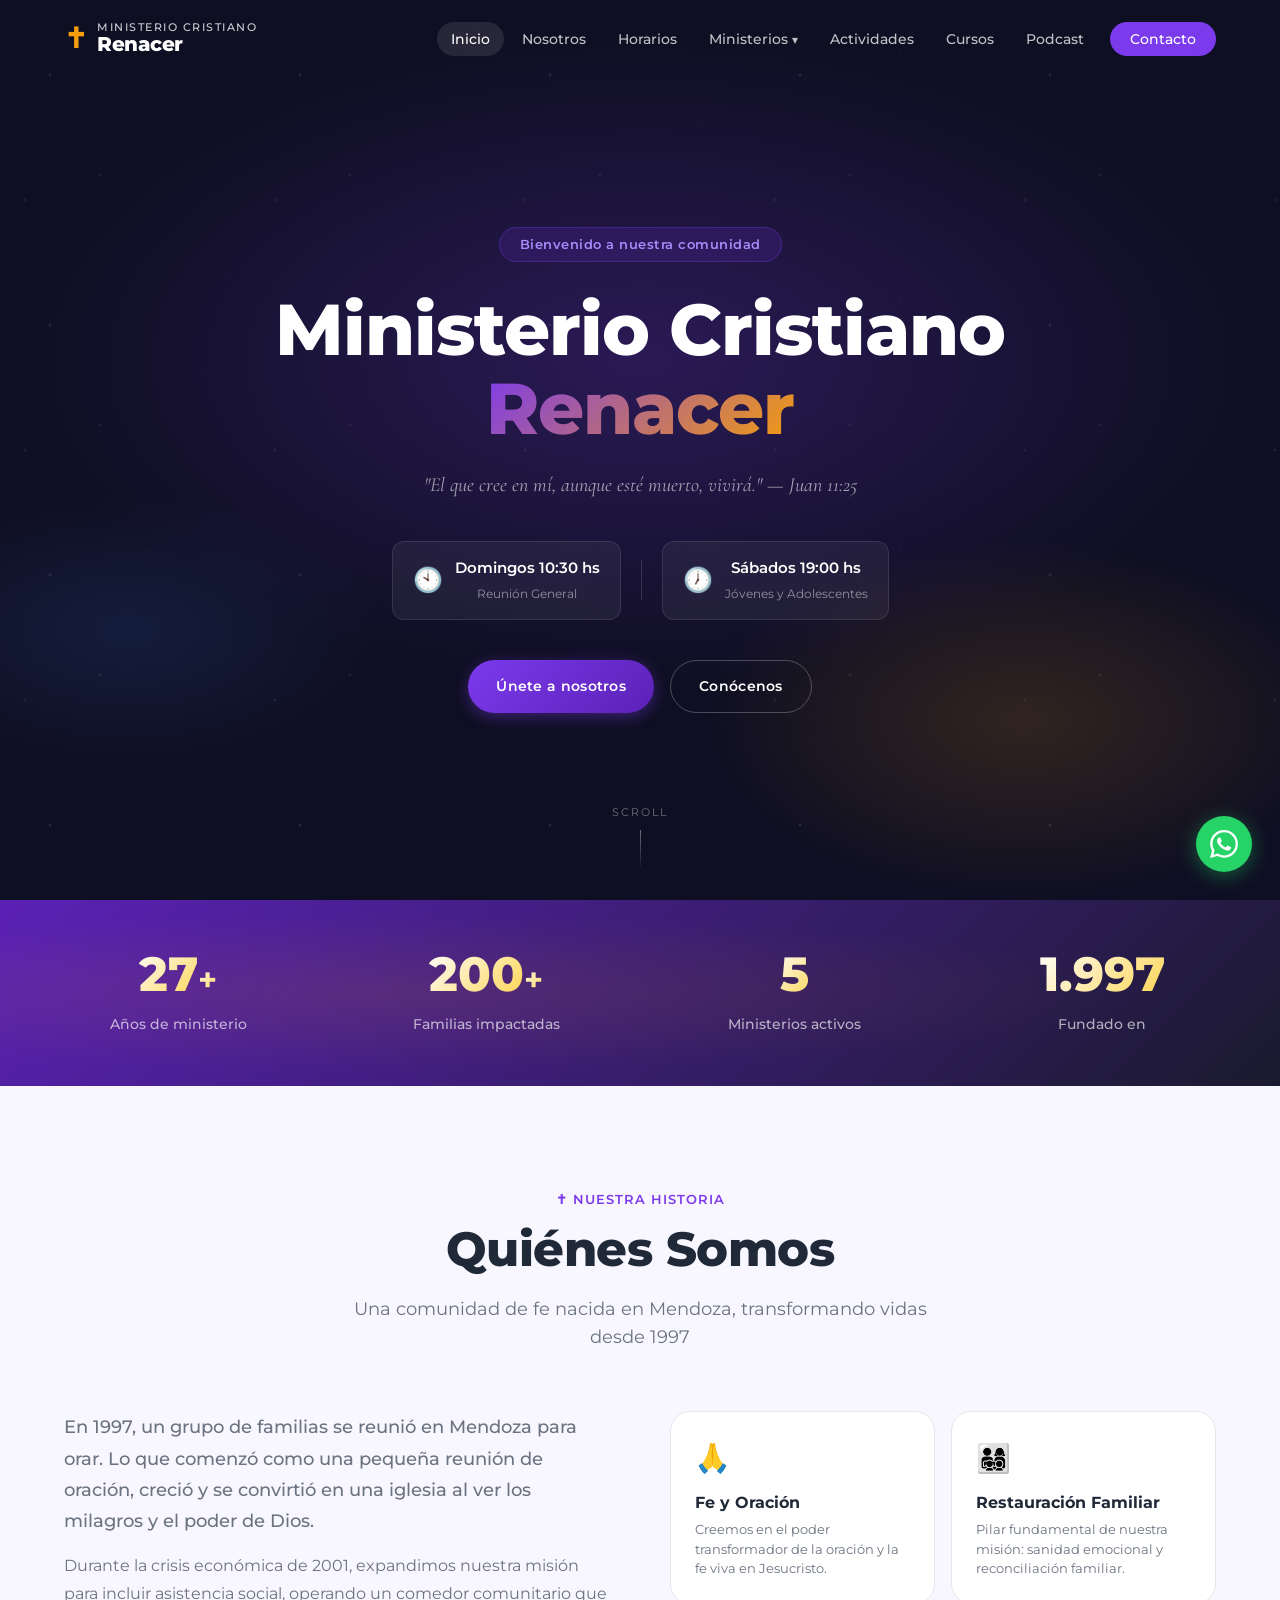
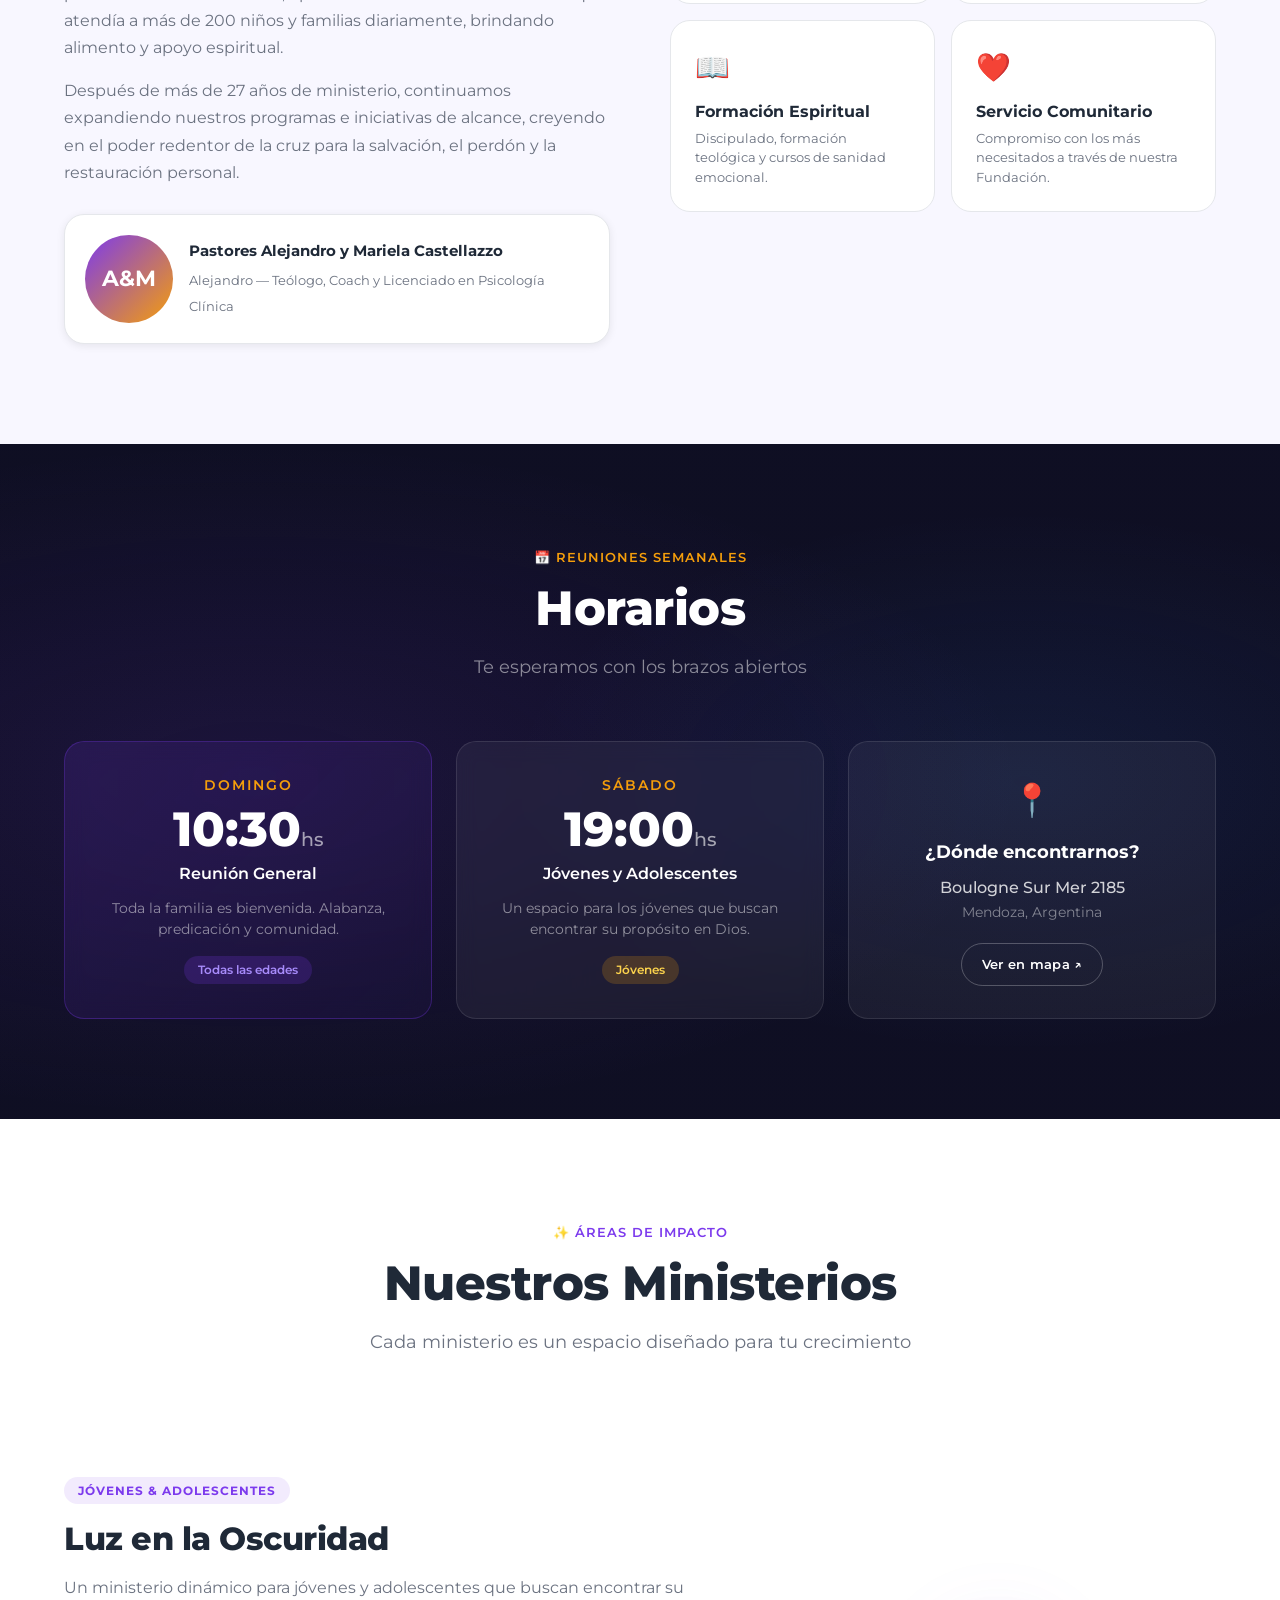
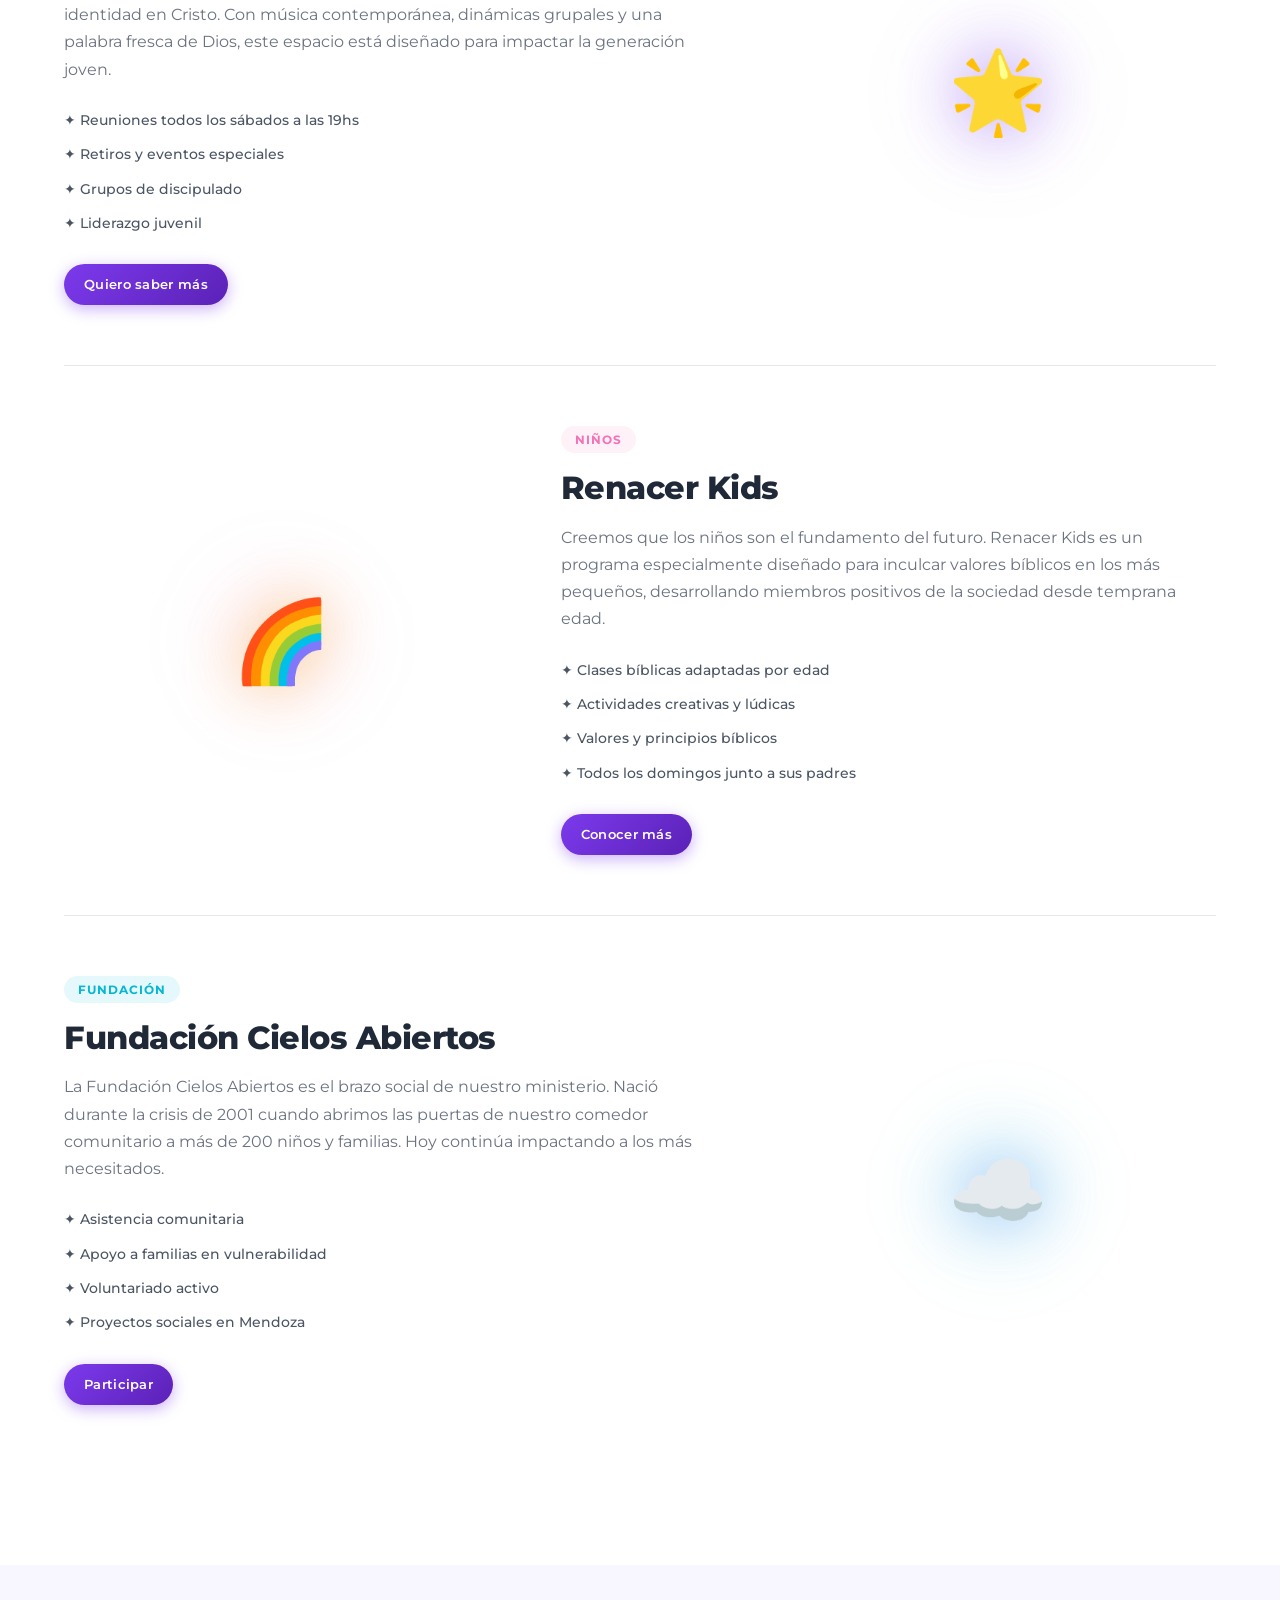
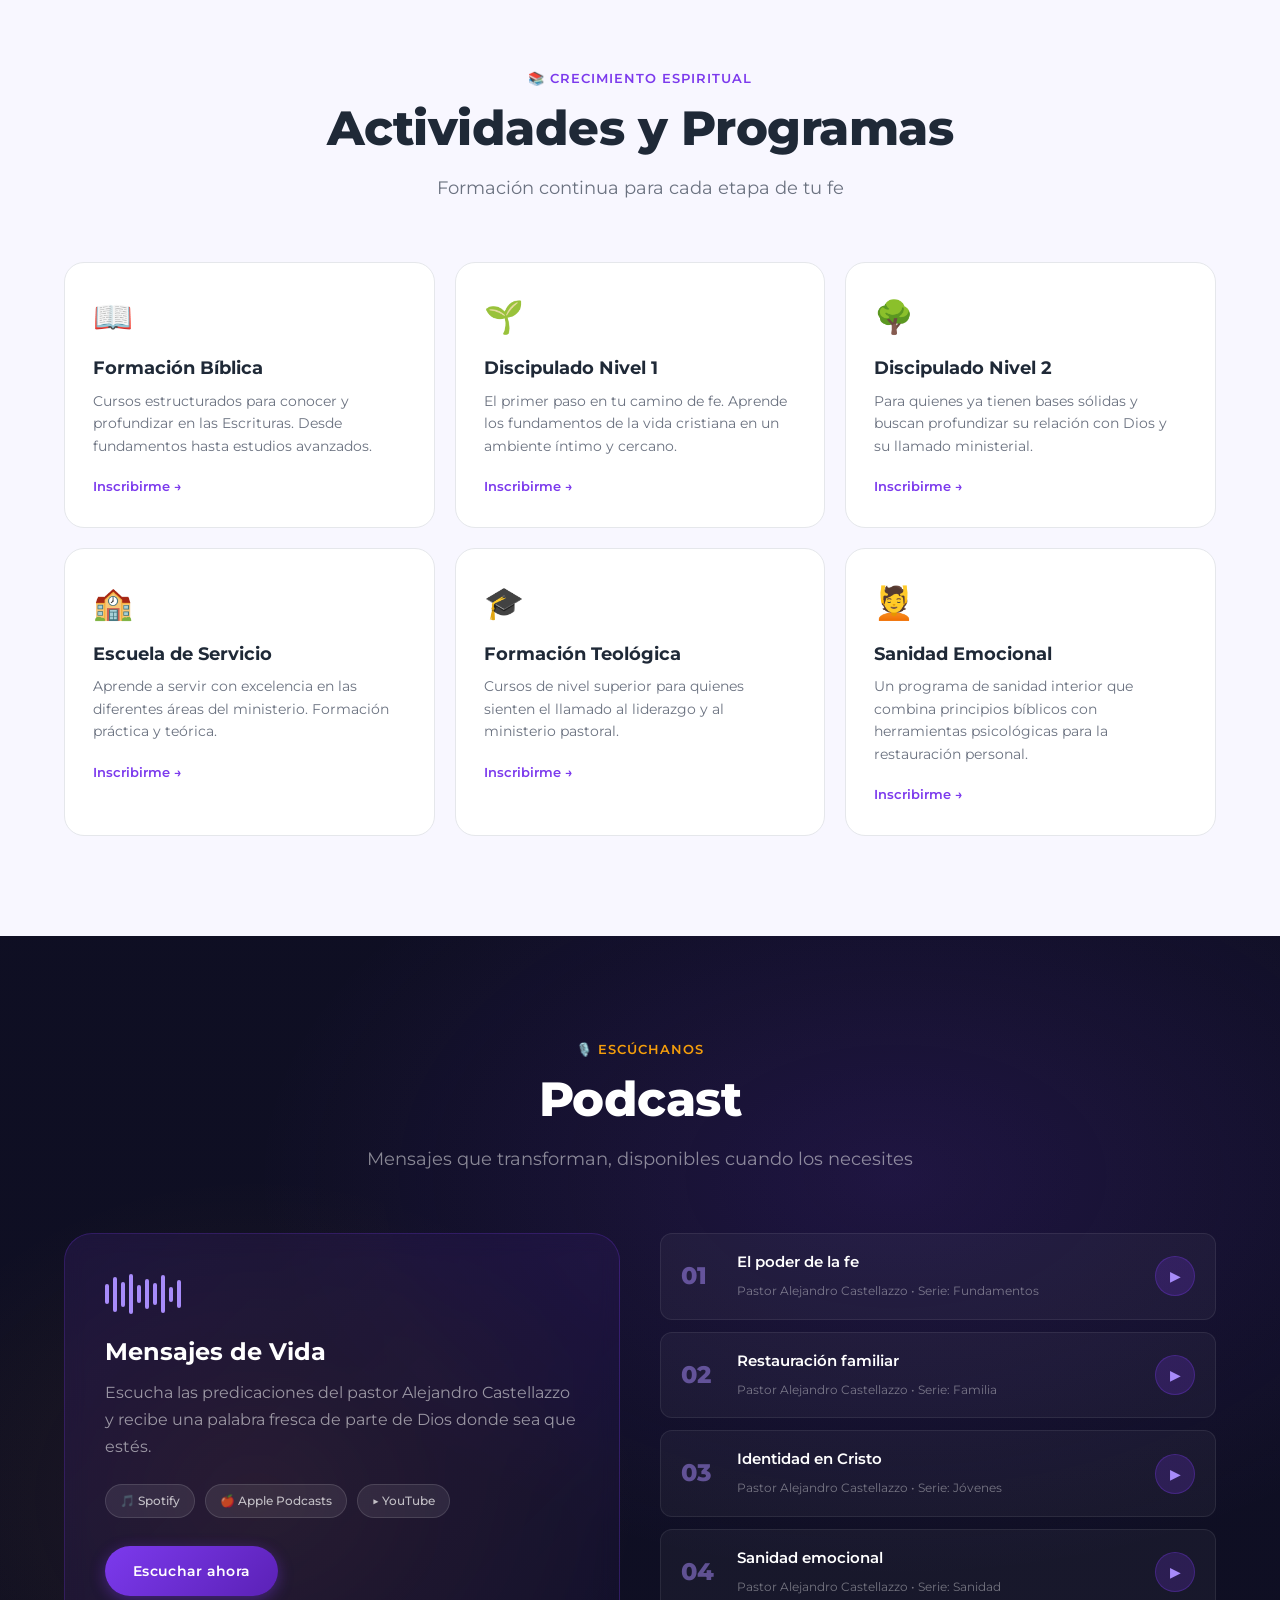
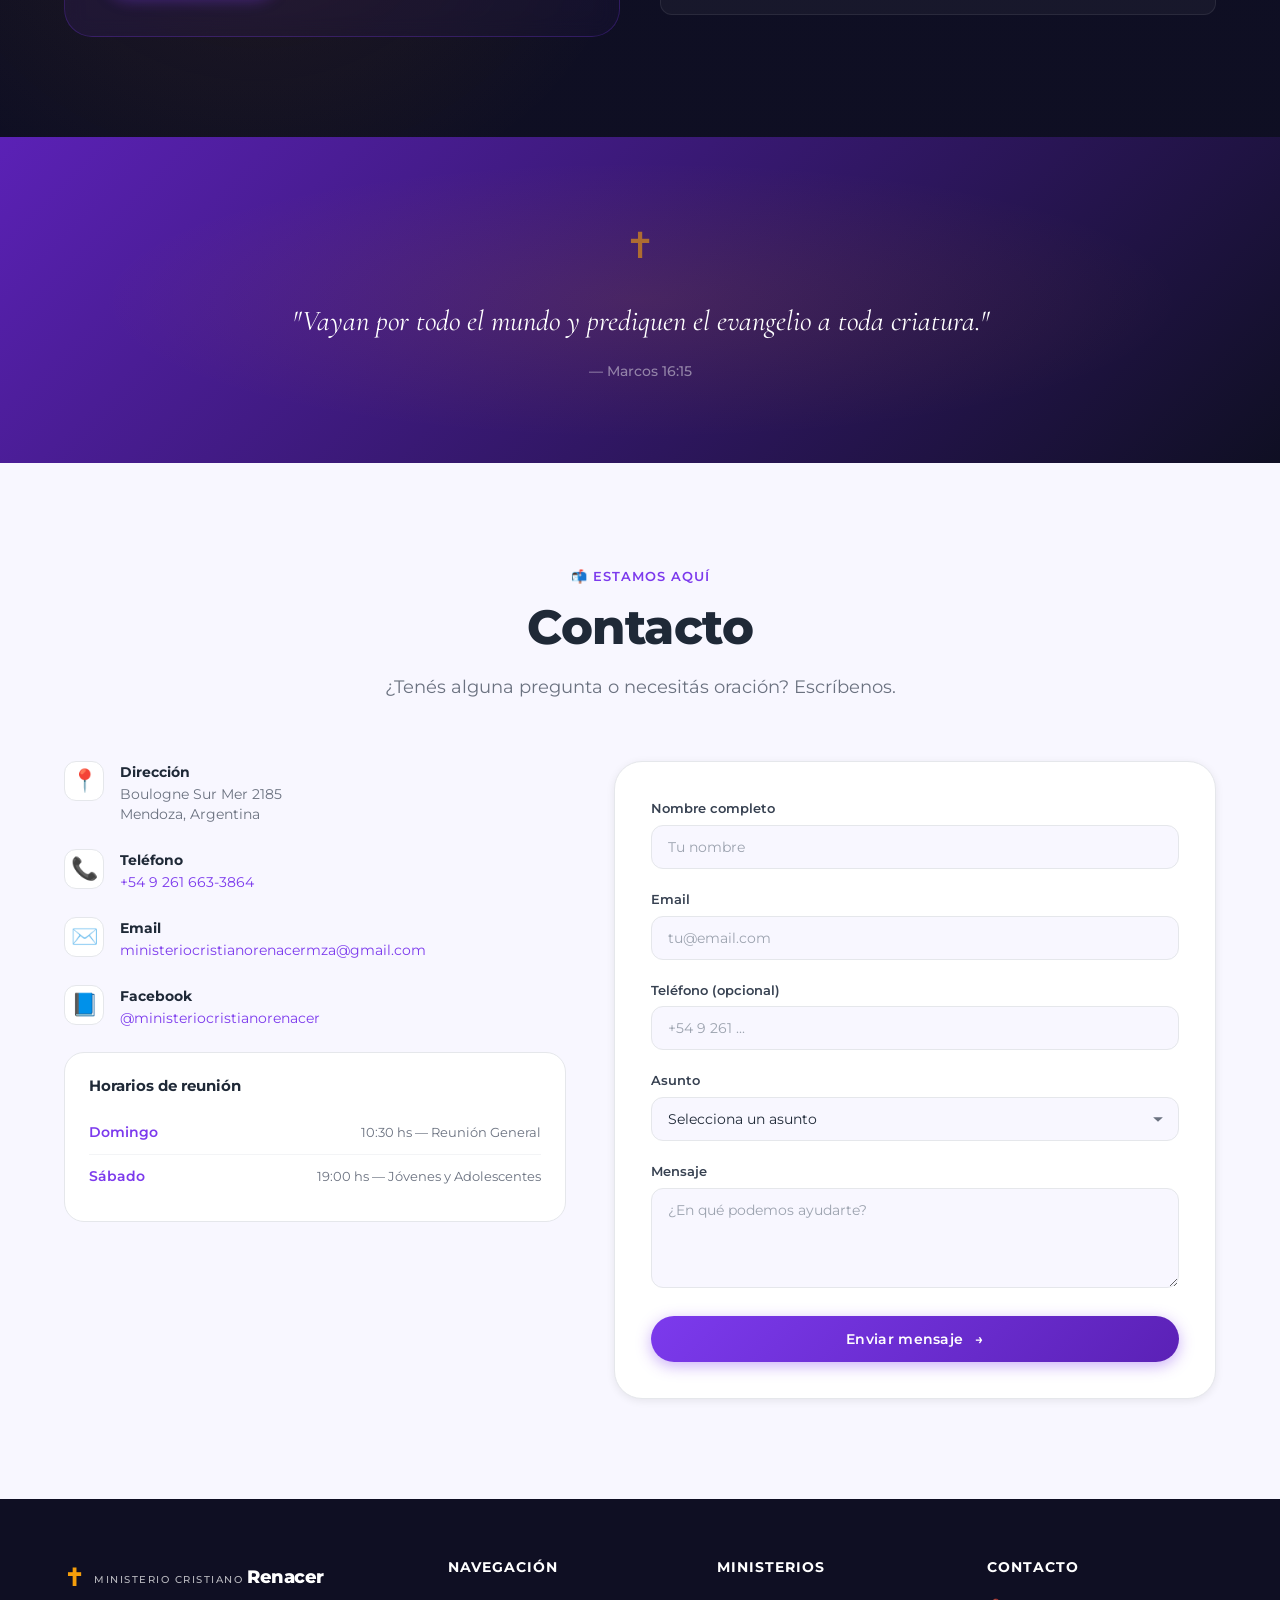
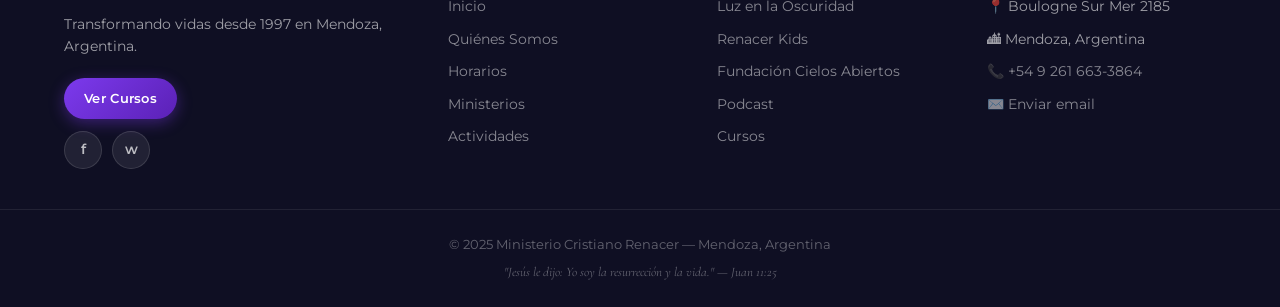
==== index.html @ 44e2bc98 "feat: agregar carrusel de fotos en horarios y conectar fondos - Carrusel de fotos debajo de las tarj" ====
<!DOCTYPE html>
<html lang="es">
<head>
  <meta charset="UTF-8" />
  <meta name="viewport" content="width=device-width, initial-scale=1.0" />
  <meta name="description" content="Ministerio Cristiano Renacer - Una comunidad de fe en Mendoza, Argentina. Reuniones domingos 10:30hs y sábados 19hs." />
  <title>Ministerio Cristiano Renacer</title>
  <link rel="preconnect" href="https://fonts.googleapis.com" />
  <link rel="preconnect" href="https://fonts.gstatic.com" crossorigin />
  <link href="https://fonts.googleapis.com/css2?family=Montserrat:wght@300;400;500;600;700;800;900&family=Cormorant+Garamond:ital,wght@0,400;0,600;1,400&display=swap" rel="stylesheet" />
  <link rel="stylesheet" href="css/style.css?v=3" />
</head>
<body>

  <!-- ===== PRELOADER ===== -->
  <div id="preloader">
    <div class="preloader-inner">
      <div class="cross-icon">✝</div>
      <div class="preloader-bar"><div class="preloader-fill"></div></div>
    </div>
  </div>

  <!-- ===== NAVBAR ===== -->
  <header id="navbar">
    <nav class="nav-container">
      <a href="#inicio" class="nav-logo">
        <span class="logo-cross">✝</span>
        <div class="logo-text">
          <span class="logo-main">Ministerio Cristiano</span>
          <span class="logo-sub">Renacer</span>
        </div>
      </a>

      <button class="hamburger" id="hamburger" aria-label="Abrir menú">
        <span></span><span></span><span></span>
      </button>

      <ul class="nav-menu" id="nav-menu">
        <li><a href="#inicio" class="nav-link">Inicio</a></li>
        <li><a href="#nosotros" class="nav-link">Nosotros</a></li>
        <li><a href="#horarios" class="nav-link">Horarios</a></li>
        <li class="nav-dropdown">
          <a href="#ministerios" class="nav-link">Ministerios <span class="chevron">▾</span></a>
          <ul class="dropdown-menu">
            <li><a href="#luz-oscuridad">Luz en la Oscuridad</a></li>
            <li><a href="#renacer-kids">Renacer Kids</a></li>
            <li><a href="#cielos-abiertos">Fundación Cielos Abiertos</a></li>
          </ul>
        </li>
        <li><a href="#actividades" class="nav-link">Actividades</a></li>
        <li><a href="cursos.html" class="nav-link">Cursos</a></li>
        <li><a href="#podcast" class="nav-link">Podcast</a></li>
        <li><a href="#contacto" class="nav-link nav-cta">Contacto</a></li>
      </ul>
    </nav>
  </header>

  <!-- ===== HERO ===== -->
  <section id="inicio" class="hero">
    <div class="hero-bg">
      <div class="hero-particles" id="particles"></div>
      <div class="hero-gradient"></div>
    </div>
    <div class="hero-content reveal">
      <div class="hero-badge">Bienvenido a nuestra comunidad</div>
      <h1 class="hero-title">
        Ministerio Cristiano<br />
        <span class="gradient-text">Renacer</span>
      </h1>
      <p class="hero-verse">"El que cree en mí, aunque esté muerto, vivirá." — Juan 11:25</p>
      <div class="hero-schedule">
        <div class="schedule-card">
          <span class="schedule-icon">🕙</span>
          <div>
            <strong>Domingos 10:30 hs</strong>
            <small>Reunión General</small>
          </div>
        </div>
        <div class="schedule-divider"></div>
        <div class="schedule-card">
          <span class="schedule-icon">🕖</span>
          <div>
            <strong>Sábados 19:00 hs</strong>
            <small>Jóvenes y Adolescentes</small>
          </div>
        </div>
      </div>
      <div class="hero-actions">
        <a href="#contacto" class="btn btn-primary">Únete a nosotros</a>
        <a href="#nosotros" class="btn btn-ghost">Conócenos</a>
      </div>
    </div>
    <div class="hero-scroll-hint">
      <span>Scroll</span>
      <div class="scroll-line"></div>
    </div>
  </section>

  <!-- ===== BANNER STATS ===== -->
  <section class="stats-banner">
    <div class="stats-container">
      <div class="stat-item reveal-left">
        <span class="stat-number" data-target="27">0</span><span class="stat-suffix">+</span>
        <p>Años de ministerio</p>
      </div>
      <div class="stat-item reveal">
        <span class="stat-number" data-target="200">0</span><span class="stat-suffix">+</span>
        <p>Familias impactadas</p>
      </div>
      <div class="stat-item reveal">
        <span class="stat-number" data-target="5">0</span><span class="stat-suffix"></span>
        <p>Ministerios activos</p>
      </div>
      <div class="stat-item reveal-right">
        <span class="stat-number" data-target="1997">0</span><span class="stat-suffix"></span>
        <p>Fundado en</p>
      </div>
    </div>
  </section>

  <!-- ===== QUIENES SOMOS ===== -->
  <section id="nosotros" class="section nosotros">
    <div class="container">
      <div class="section-header reveal">
        <span class="section-tag">✝ Nuestra historia</span>
        <h2 class="section-title">Quiénes Somos</h2>
        <p class="section-subtitle">Una comunidad de fe nacida en Mendoza, transformando vidas desde 1997</p>
      </div>

      <div class="nosotros-grid">
        <div class="nosotros-content reveal-left">
          <p class="nosotros-lead">
            En 1997, un grupo de familias se reunió en Mendoza para orar. Lo que comenzó como una pequeña reunión de oración, creció y se convirtió en una iglesia al ver los milagros y el poder de Dios.
          </p>
          <p>
            Durante la crisis económica de 2001, expandimos nuestra misión para incluir asistencia social, operando un comedor comunitario que atendía a más de 200 niños y familias diariamente, brindando alimento y apoyo espiritual.
          </p>
          <p>
            Después de más de 27 años de ministerio, continuamos expandiendo nuestros programas e iniciativas de alcance, creyendo en el poder redentor de la cruz para la salvación, el perdón y la restauración personal.
          </p>
          <div class="pastors-card reveal">
            <div class="pastors-avatar">
              <span class="pastors-initials">A&amp;M</span>
              <img src="img/pastores.jpg" alt="Pastores Alejandro y Mariela Castellazzo" onerror="this.remove()" />
            </div>
            <div class="pastors-info">
              <strong>Pastores Alejandro y Mariela Castellazzo</strong>
              <small>Alejandro — Teólogo, Coach y Licenciado en Psicología Clínica</small>
            </div>
          </div>
        </div>

        <div class="nosotros-pillars reveal-right">
          <div class="pillar-card">
            <div class="pillar-icon">🙏</div>
            <h3>Fe y Oración</h3>
            <p>Creemos en el poder transformador de la oración y la fe viva en Jesucristo.</p>
          </div>
          <div class="pillar-card">
            <div class="pillar-icon">👨‍👩‍👧‍👦</div>
            <h3>Restauración Familiar</h3>
            <p>Pilar fundamental de nuestra misión: sanidad emocional y reconciliación familiar.</p>
          </div>
          <div class="pillar-card">
            <div class="pillar-icon">📖</div>
            <h3>Formación Espiritual</h3>
            <p>Discipulado, formación teológica y cursos de sanidad emocional.</p>
          </div>
          <div class="pillar-card">
            <div class="pillar-icon">❤️</div>
            <h3>Servicio Comunitario</h3>
            <p>Compromiso con los más necesitados a través de nuestra Fundación.</p>
          </div>
        </div>
      </div>
    </div>
  </section>

  <!-- ===== HORARIOS ===== -->
  <section id="horarios" class="section horarios">
    <div class="horarios-bg"></div>
    <div class="container">
      <div class="section-header reveal">
        <span class="section-tag">📅 Reuniones semanales</span>
        <h2 class="section-title">Horarios</h2>
        <p class="section-subtitle">Te esperamos con los brazos abiertos</p>
      </div>

      <div class="horarios-grid">
        <div class="horario-card featured reveal-left">
          <div class="horario-day">Domingo</div>
          <div class="horario-time">10:30<span>hs</span></div>
          <div class="horario-label">Reunión General</div>
          <p class="horario-desc">Toda la familia es bienvenida. Alabanza, predicación y comunidad.</p>
          <div class="horario-badge">Todas las edades</div>
        </div>

        <div class="horario-card reveal">
          <div class="horario-day">Sábado</div>
          <div class="horario-time">19:00<span>hs</span></div>
          <div class="horario-label">Jóvenes y Adolescentes</div>
          <p class="horario-desc">Un espacio para los jóvenes que buscan encontrar su propósito en Dios.</p>
          <div class="horario-badge secondary">Jóvenes</div>
        </div>

        <div class="horario-address reveal-right">
          <div class="address-icon">📍</div>
          <h3>¿Dónde encontrarnos?</h3>
          <p class="address-main">Boulogne Sur Mer 2185</p>
          <p class="address-city">Mendoza, Argentina</p>
          <a href="https://maps.google.com/?q=Boulogne+Sur+Mer+2185+Mendoza+Argentina" target="_blank" rel="noopener" class="btn btn-outline btn-sm">Ver en mapa ↗</a>
        </div>
      </div>

      <!-- Carrusel de fotos (se llena solo con img/carrusel-1.jpg, carrusel-2.jpg, ...) -->
      <div class="horarios-carrusel" id="horarios-carrusel" hidden>
        <div class="carrusel-viewport">
          <div class="carrusel-track" id="carrusel-track"></div>
        </div>
        <button class="carrusel-btn carrusel-prev" id="carrusel-prev" type="button" aria-label="Foto anterior">‹</button>
        <button class="carrusel-btn carrusel-next" id="carrusel-next" type="button" aria-label="Foto siguiente">›</button>
        <div class="carrusel-dots" id="carrusel-dots"></div>
      </div>
    </div>
  </section>

  <!-- ===== MINISTERIOS ===== -->
  <section id="ministerios" class="section ministerios">
    <div class="container">
      <div class="section-header reveal">
        <span class="section-tag">✨ Áreas de impacto</span>
        <h2 class="section-title">Nuestros Ministerios</h2>
        <p class="section-subtitle">Cada ministerio es un espacio diseñado para tu crecimiento</p>
      </div>

      <!-- Luz en la Oscuridad -->
      <div id="luz-oscuridad" class="ministerio-feature reveal">
        <div class="ministerio-content left">
          <div class="ministerio-tag">Jóvenes & Adolescentes</div>
          <h3 class="ministerio-title">Luz en la Oscuridad</h3>
          <p>Un ministerio dinámico para jóvenes y adolescentes que buscan encontrar su identidad en Cristo. Con música contemporánea, dinámicas grupales y una palabra fresca de Dios, este espacio está diseñado para impactar la generación joven.</p>
          <ul class="ministerio-list">
            <li>✦ Reuniones todos los sábados a las 19hs</li>
            <li>✦ Retiros y eventos especiales</li>
            <li>✦ Grupos de discipulado</li>
            <li>✦ Liderazgo juvenil</li>
          </ul>
          <a href="#contacto" class="btn btn-primary btn-sm">Quiero saber más</a>
        </div>
        <div class="ministerio-visual">
          <div class="ministerio-icon-big glow-purple">🌟</div>
          <div class="ministerio-deco"></div>
          <img class="ministerio-photo" src="img/luz-en-la-oscuridad.jpg" alt="Luz en la Oscuridad" onerror="this.remove()" />
        </div>
      </div>

      <!-- Renacer Kids -->
      <div id="renacer-kids" class="ministerio-feature reverse reveal">
        <div class="ministerio-content right">
          <div class="ministerio-tag kids">Niños</div>
          <h3 class="ministerio-title">Renacer Kids</h3>
          <p>Creemos que los niños son el fundamento del futuro. Renacer Kids es un programa especialmente diseñado para inculcar valores bíblicos en los más pequeños, desarrollando miembros positivos de la sociedad desde temprana edad.</p>
          <ul class="ministerio-list">
            <li>✦ Clases bíblicas adaptadas por edad</li>
            <li>✦ Actividades creativas y lúdicas</li>
            <li>✦ Valores y principios bíblicos</li>
            <li>✦ Todos los domingos junto a sus padres</li>
          </ul>
          <a href="#contacto" class="btn btn-primary btn-sm">Conocer más</a>
        </div>
        <div class="ministerio-visual">
          <div class="ministerio-icon-big glow-yellow">🌈</div>
          <div class="ministerio-deco deco2"></div>
          <img class="ministerio-photo" src="img/renacer-kids.jpg" alt="Renacer Kids" onerror="this.remove()" />
        </div>
      </div>

      <!-- Cielos Abiertos -->
      <div id="cielos-abiertos" class="ministerio-feature reveal">
        <div class="ministerio-content left">
          <div class="ministerio-tag foundation">Fundación</div>
          <h3 class="ministerio-title">Fundación Cielos Abiertos</h3>
          <p>La Fundación Cielos Abiertos es el brazo social de nuestro ministerio. Nació durante la crisis de 2001 cuando abrimos las puertas de nuestro comedor comunitario a más de 200 niños y familias. Hoy continúa impactando a los más necesitados.</p>
          <ul class="ministerio-list">
            <li>✦ Asistencia comunitaria</li>
            <li>✦ Apoyo a familias en vulnerabilidad</li>
            <li>✦ Voluntariado activo</li>
            <li>✦ Proyectos sociales en Mendoza</li>
          </ul>
          <a href="#contacto" class="btn btn-primary btn-sm">Participar</a>
        </div>
        <div class="ministerio-visual">
          <div class="ministerio-icon-big glow-blue">☁️</div>
          <div class="ministerio-deco deco3"></div>
          <img class="ministerio-photo" src="img/cielos-abiertos.jpg" alt="Fundación Cielos Abiertos" onerror="this.remove()" />
        </div>
      </div>
    </div>
  </section>

  <!-- ===== ACTIVIDADES ===== -->
  <section id="actividades" class="section actividades">
    <div class="container">
      <div class="section-header reveal">
        <span class="section-tag">📚 Crecimiento espiritual</span>
        <h2 class="section-title">Actividades y Programas</h2>
        <p class="section-subtitle">Formación continua para cada etapa de tu fe</p>
      </div>

      <div class="actividades-grid">
        <div class="actividad-card reveal-left">
          <div class="actividad-icon">📖</div>
          <h3>Formación Bíblica</h3>
          <p>Cursos estructurados para conocer y profundizar en las Escrituras. Desde fundamentos hasta estudios avanzados.</p>
          <a href="#contacto" class="link-arrow">Inscribirme →</a>
        </div>

        <div class="actividad-card reveal">
          <div class="actividad-icon">🌱</div>
          <h3>Discipulado Nivel 1</h3>
          <p>El primer paso en tu camino de fe. Aprende los fundamentos de la vida cristiana en un ambiente íntimo y cercano.</p>
          <a href="#contacto" class="link-arrow">Inscribirme →</a>
        </div>

        <div class="actividad-card reveal">
          <div class="actividad-icon">🌳</div>
          <h3>Discipulado Nivel 2</h3>
          <p>Para quienes ya tienen bases sólidas y buscan profundizar su relación con Dios y su llamado ministerial.</p>
          <a href="#contacto" class="link-arrow">Inscribirme →</a>
        </div>

        <div class="actividad-card reveal-right">
          <div class="actividad-icon">🏫</div>
          <h3>Escuela de Servicio</h3>
          <p>Aprende a servir con excelencia en las diferentes áreas del ministerio. Formación práctica y teórica.</p>
          <a href="#contacto" class="link-arrow">Inscribirme →</a>
        </div>

        <div class="actividad-card reveal-left">
          <div class="actividad-icon">🎓</div>
          <h3>Formación Teológica</h3>
          <p>Cursos de nivel superior para quienes sienten el llamado al liderazgo y al ministerio pastoral.</p>
          <a href="#contacto" class="link-arrow">Inscribirme →</a>
        </div>

        <div class="actividad-card reveal">
          <div class="actividad-icon">💆</div>
          <h3>Sanidad Emocional</h3>
          <p>Un programa de sanidad interior que combina principios bíblicos con herramientas psicológicas para la restauración personal.</p>
          <a href="#contacto" class="link-arrow">Inscribirme →</a>
        </div>
      </div>
    </div>
  </section>

  <!-- ===== PODCAST ===== -->
  <section id="podcast" class="section podcast">
    <div class="podcast-bg"></div>
    <div class="container">
      <div class="section-header reveal">
        <span class="section-tag">🎙️ Escúchanos</span>
        <h2 class="section-title">Podcast</h2>
        <p class="section-subtitle">Mensajes que transforman, disponibles cuando los necesites</p>
      </div>

      <div class="podcast-grid">
        <div class="podcast-featured reveal-left">
          <div class="podcast-wave">
            <span></span><span></span><span></span><span></span><span></span>
            <span></span><span></span><span></span><span></span><span></span>
          </div>
          <h3>Mensajes de Vida</h3>
          <p>Escucha las predicaciones del pastor Alejandro Castellazzo y recibe una palabra fresca de parte de Dios donde sea que estés.</p>
          <div class="podcast-platforms">
            <span class="platform-badge">🎵 Spotify</span>
            <span class="platform-badge">🍎 Apple Podcasts</span>
            <span class="platform-badge">▶ YouTube</span>
          </div>
          <a href="#contacto" class="btn btn-primary">Escuchar ahora</a>
        </div>

        <div class="podcast-episodes reveal-right">
          <div class="episode-card">
            <div class="episode-num">01</div>
            <div class="episode-info">
              <strong>El poder de la fe</strong>
              <small>Pastor Alejandro Castellazzo • Serie: Fundamentos</small>
            </div>
            <button class="play-btn" aria-label="Reproducir">▶</button>
          </div>
          <div class="episode-card">
            <div class="episode-num">02</div>
            <div class="episode-info">
              <strong>Restauración familiar</strong>
              <small>Pastor Alejandro Castellazzo • Serie: Familia</small>
            </div>
            <button class="play-btn" aria-label="Reproducir">▶</button>
          </div>
          <div class="episode-card">
            <div class="episode-num">03</div>
            <div class="episode-info">
              <strong>Identidad en Cristo</strong>
              <small>Pastor Alejandro Castellazzo • Serie: Jóvenes</small>
            </div>
            <button class="play-btn" aria-label="Reproducir">▶</button>
          </div>
          <div class="episode-card">
            <div class="episode-num">04</div>
            <div class="episode-info">
              <strong>Sanidad emocional</strong>
              <small>Pastor Alejandro Castellazzo • Serie: Sanidad</small>
            </div>
            <button class="play-btn" aria-label="Reproducir">▶</button>
          </div>
        </div>
      </div>
    </div>
  </section>

  <!-- ===== VERSE BANNER ===== -->
  <section class="verse-banner reveal">
    <div class="verse-content">
      <div class="verse-cross">✝</div>
      <blockquote>
        "Vayan por todo el mundo y prediquen el evangelio a toda criatura."
      </blockquote>
      <cite>— Marcos 16:15</cite>
    </div>
  </section>

  <!-- ===== CONTACTO ===== -->
  <section id="contacto" class="section contacto">
    <div class="container">
      <div class="section-header reveal">
        <span class="section-tag">📬 Estamos aquí</span>
        <h2 class="section-title">Contacto</h2>
        <p class="section-subtitle">¿Tenés alguna pregunta o necesitás oración? Escríbenos.</p>
      </div>

      <div class="contacto-grid">
        <div class="contacto-info reveal-left">
          <div class="contact-item">
            <div class="contact-icon">📍</div>
            <div>
              <strong>Dirección</strong>
              <p>Boulogne Sur Mer 2185<br/>Mendoza, Argentina</p>
            </div>
          </div>
          <div class="contact-item">
            <div class="contact-icon">📞</div>
            <div>
              <strong>Teléfono</strong>
              <p><a href="tel:+5492616633864">+54 9 261 663-3864</a></p>
            </div>
          </div>
          <div class="contact-item">
            <div class="contact-icon">✉️</div>
            <div>
              <strong>Email</strong>
              <p><a href="mailto:ministeriocristianorenacermza@gmail.com">ministeriocristianorenacermza@gmail.com</a></p>
            </div>
          </div>
          <div class="contact-item">
            <div class="contact-icon">📘</div>
            <div>
              <strong>Facebook</strong>
              <p><a href="https://web.facebook.com/ministeriocristianorenacer" target="_blank" rel="noopener">@ministeriocristianorenacer</a></p>
            </div>
          </div>

          <div class="horarios-resumen">
            <h4>Horarios de reunión</h4>
            <div class="horario-item">
              <span class="dia">Domingo</span>
              <span class="hora">10:30 hs — Reunión General</span>
            </div>
            <div class="horario-item">
              <span class="dia">Sábado</span>
              <span class="hora">19:00 hs — Jóvenes y Adolescentes</span>
            </div>
          </div>
        </div>

        <div class="contacto-form reveal-right">
          <form id="contact-form" novalidate>
            <div class="form-group">
              <label for="nombre">Nombre completo</label>
              <input type="text" id="nombre" name="nombre" placeholder="Tu nombre" required />
            </div>
            <div class="form-group">
              <label for="email">Email</label>
              <input type="email" id="email" name="email" placeholder="tu@email.com" required />
            </div>
            <div class="form-group">
              <label for="telefono">Teléfono (opcional)</label>
              <input type="tel" id="telefono" name="telefono" placeholder="+54 9 261 ..." />
            </div>
            <div class="form-group">
              <label for="asunto">Asunto</label>
              <select id="asunto" name="asunto">
                <option value="">Selecciona un asunto</option>
                <option value="visita">Quiero visitar la iglesia</option>
                <option value="oracion">Pedido de oración</option>
                <option value="curso">Inscripción a curso</option>
                <option value="info">Información general</option>
                <option value="voluntario">Ser voluntario</option>
              </select>
            </div>
            <div class="form-group">
              <label for="mensaje">Mensaje</label>
              <textarea id="mensaje" name="mensaje" rows="4" placeholder="¿En qué podemos ayudarte?"></textarea>
            </div>
            <button type="submit" class="btn btn-primary btn-full">
              <span class="btn-text">Enviar mensaje</span>
              <span class="btn-icon">→</span>
            </button>
            <div id="form-success" class="form-success hidden">
              ✅ ¡Mensaje enviado! Nos pondremos en contacto contigo pronto.
            </div>
          </form>
        </div>
      </div>
    </div>
  </section>

  <!-- ===== FOOTER ===== -->
  <footer class="footer">
    <div class="footer-top">
      <div class="footer-brand">
        <div class="footer-logo">
          <span class="logo-cross">✝</span>
          <div>
            <span class="logo-main">Ministerio Cristiano</span>
            <span class="logo-sub">Renacer</span>
          </div>
        </div>
        <p class="footer-tagline">Transformando vidas desde 1997 en Mendoza, Argentina.</p>
        <a href="cursos.html" class="btn btn-primary btn-sm" style="margin-bottom:12px;">Ver Cursos</a>
        <div class="footer-social">
          <a href="https://web.facebook.com/ministeriocristianorenacer" target="_blank" rel="noopener" aria-label="Facebook" class="social-btn">f</a>
          <a href="https://wa.me/5492616633864" target="_blank" rel="noopener" aria-label="WhatsApp" class="social-btn">w</a>
        </div>
      </div>

      <div class="footer-links">
        <h4>Navegación</h4>
        <ul>
          <li><a href="#inicio">Inicio</a></li>
          <li><a href="#nosotros">Quiénes Somos</a></li>
          <li><a href="#horarios">Horarios</a></li>
          <li><a href="#ministerios">Ministerios</a></li>
          <li><a href="#actividades">Actividades</a></li>
        </ul>
      </div>

      <div class="footer-links">
        <h4>Ministerios</h4>
        <ul>
          <li><a href="#luz-oscuridad">Luz en la Oscuridad</a></li>
          <li><a href="#renacer-kids">Renacer Kids</a></li>
          <li><a href="#cielos-abiertos">Fundación Cielos Abiertos</a></li>
          <li><a href="#podcast">Podcast</a></li>
          <li><a href="cursos.html">Cursos</a></li>
        </ul>
      </div>

      <div class="footer-links">
        <h4>Contacto</h4>
        <ul>
          <li>📍 Boulogne Sur Mer 2185</li>
          <li>🏙 Mendoza, Argentina</li>
          <li><a href="tel:+5492616633864">📞 +54 9 261 663-3864</a></li>
          <li><a href="mailto:ministeriocristianorenacermza@gmail.com">✉️ Enviar email</a></li>
        </ul>
      </div>
    </div>

    <div class="footer-bottom">
      <p>© 2025 Ministerio Cristiano Renacer — Mendoza, Argentina</p>
      <p class="footer-verse">"Jesús le dijo: Yo soy la resurrección y la vida." — Juan 11:25</p>
    </div>
  </footer>

  <!-- WhatsApp Floating Button -->
  <a href="https://wa.me/5492616633864" target="_blank" rel="noopener" class="whatsapp-float" aria-label="Contactar por WhatsApp">
    <svg viewBox="0 0 24 24" fill="currentColor"><path d="M17.472 14.382c-.297-.149-1.758-.867-2.03-.967-.273-.099-.471-.148-.67.15-.197.297-.767.966-.94 1.164-.173.199-.347.223-.644.075-.297-.15-1.255-.463-2.39-1.475-.883-.788-1.48-1.761-1.653-2.059-.173-.297-.018-.458.13-.606.134-.133.298-.347.446-.52.149-.174.198-.298.298-.497.099-.198.05-.371-.025-.52-.075-.149-.669-1.612-.916-2.207-.242-.579-.487-.5-.669-.51-.173-.008-.371-.01-.57-.01-.198 0-.52.074-.792.372-.272.297-1.04 1.016-1.04 2.479 0 1.462 1.065 2.875 1.213 3.074.149.198 2.096 3.2 5.077 4.487.709.306 1.262.489 1.694.625.712.227 1.36.195 1.871.118.571-.085 1.758-.719 2.006-1.413.248-.694.248-1.289.173-1.413-.074-.124-.272-.198-.57-.347m-5.421 7.403h-.004a9.87 9.87 0 01-5.031-1.378l-.361-.214-3.741.982.998-3.648-.235-.374a9.86 9.86 0 01-1.51-5.26c.001-5.45 4.436-9.884 9.888-9.884 2.64 0 5.122 1.03 6.988 2.898a9.825 9.825 0 012.893 6.994c-.003 5.45-4.437 9.884-9.885 9.884m8.413-18.297A11.815 11.815 0 0012.05 0C5.495 0 .16 5.335.157 11.892c0 2.096.547 4.142 1.588 5.945L.057 24l6.305-1.654a11.882 11.882 0 005.683 1.448h.005c6.554 0 11.89-5.335 11.893-11.893a11.821 11.821 0 00-3.48-8.413z"/></svg>
  </a>

  <script src="js/main.js"></script>
</body>
</html>
---- css/style.css ----
/* =========================================
   MINISTERIO CRISTIANO RENACER
   Modern Design System
   ========================================= */

/* === CSS VARIABLES === */
:root {
  /* Colors */
  --primary: #7C3AED;
  --primary-light: #A78BFA;
  --primary-dark: #5B21B6;
  --secondary: #F59E0B;
  --secondary-light: #FCD34D;
  --accent: #3B82F6;
  --accent-light: #93C5FD;

  /* Neutrals */
  --dark: #0F0F23;
  --dark-soft: #1A1A2E;
  --gray-900: #1F2937;
  --gray-700: #374151;
  --gray-500: #6B7280;
  --gray-400: #9CA3AF;
  --gray-300: #D1D5DB;
  --gray-200: #E5E7EB;
  --gray-100: #F3F4F6;
  --light: #F8F7FF;
  --white: #FFFFFF;

  /* Semantic */
  --success: #10B981;
  --error: #EF4444;
  --kids: #F472B6;
  --foundation: #06B6D4;

  /* Typography */
  --font-primary: 'Montserrat', sans-serif;
  --font-serif: 'Cormorant Garamond', serif;

  /* Spacing */
  --section-pad: 100px;
  --container-width: 1200px;

  /* Borders */
  --radius-sm: 8px;
  --radius-md: 12px;
  --radius-lg: 20px;
  --radius-xl: 28px;
  --radius-full: 50px;

  /* Shadows */
  --shadow-sm: 0 2px 8px rgba(0,0,0,0.08);
  --shadow-md: 0 4px 20px rgba(0,0,0,0.12);
  --shadow-lg: 0 8px 40px rgba(0,0,0,0.16);
  --shadow-glow: 0 0 30px rgba(124,58,237,0.3);

  /* Transitions */
  --ease: cubic-bezier(0.4, 0, 0.2, 1);
  --duration: 0.3s;
}

/* === RESET & BASE === */
*, *::before, *::after {
  margin: 0;
  padding: 0;
  box-sizing: border-box;
}

html {
  scroll-behavior: smooth;
  -webkit-font-smoothing: antialiased;
  -moz-osx-font-smoothing: grayscale;
}

body {
  font-family: var(--font-primary);
  font-size: 16px;
  line-height: 1.6;
  color: var(--gray-700);
  background-color: var(--white);
  overflow-x: hidden;
}

a {
  color: inherit;
  text-decoration: none;
  transition: color var(--duration) var(--ease);
}

ul, ol { list-style: none; }
img { max-width: 100%; display: block; }

h1, h2, h3, h4, h5, h6 {
  font-weight: 700;
  line-height: 1.2;
  color: var(--gray-900);
}

.container {
  width: 100%;
  max-width: var(--container-width);
  margin: 0 auto;
  padding: 0 24px;
}

.section {
  padding: var(--section-pad) 0;
  position: relative;
}

/* === GRADIENT TEXT === */
.gradient-text {
  background: linear-gradient(135deg, var(--primary), var(--secondary));
  -webkit-background-clip: text;
  -webkit-text-fill-color: transparent;
  background-clip: text;
}

/* === PRELOADER === */
#preloader {
  position: fixed;
  inset: 0;
  z-index: 9999;
  background: var(--dark);
  display: flex;
  align-items: center;
  justify-content: center;
  transition: opacity 0.6s var(--ease), visibility 0.6s;
}

#preloader.fade-out {
  opacity: 0;
  visibility: hidden;
}

.preloader-inner {
  text-align: center;
}

.cross-icon {
  font-size: 48px;
  color: var(--primary-light);
  animation: pulse-glow 1.5s ease-in-out infinite;
  margin-bottom: 24px;
}

.preloader-bar {
  width: 200px;
  height: 3px;
  background: var(--gray-700);
  border-radius: var(--radius-full);
  overflow: hidden;
}

.preloader-fill {
  height: 100%;
  width: 0;
  background: linear-gradient(90deg, var(--primary), var(--secondary));
  border-radius: var(--radius-full);
  animation: preloader-fill 1.6s var(--ease) forwards;
}

@keyframes preloader-fill {
  to { width: 100%; }
}

@keyframes pulse-glow {
  0%, 100% { opacity: 0.6; transform: scale(1); }
  50% { opacity: 1; transform: scale(1.1); }
}

/* === NAVBAR === */
#navbar {
  position: fixed;
  top: 0;
  left: 0;
  right: 0;
  z-index: 1000;
  padding: 16px 0;
  transition: all var(--duration) var(--ease);
  background: transparent;
}

#navbar.scrolled {
  background: rgba(15, 15, 35, 0.92);
  backdrop-filter: blur(20px);
  -webkit-backdrop-filter: blur(20px);
  padding: 10px 0;
  box-shadow: 0 4px 30px rgba(0,0,0,0.2);
}

.nav-container {
  max-width: var(--container-width);
  margin: 0 auto;
  padding: 0 24px;
  display: flex;
  align-items: center;
  justify-content: space-between;
}

.nav-logo {
  display: flex;
  align-items: center;
  gap: 10px;
  color: var(--white);
}

.logo-cross {
  font-size: 28px;
  color: var(--secondary);
  font-weight: 700;
}

.logo-text {
  display: flex;
  flex-direction: column;
  line-height: 1.1;
}

.logo-main {
  font-size: 11px;
  font-weight: 500;
  letter-spacing: 1.5px;
  text-transform: uppercase;
  opacity: 0.8;
}

.logo-sub {
  font-size: 20px;
  font-weight: 800;
  letter-spacing: -0.5px;
}

/* Nav Menu */
.nav-menu {
  display: flex;
  align-items: center;
  gap: 4px;
}

.nav-link {
  color: rgba(255,255,255,0.75);
  font-size: 14px;
  font-weight: 500;
  padding: 8px 14px;
  border-radius: var(--radius-full);
  transition: all var(--duration) var(--ease);
  position: relative;
}

.nav-link:hover,
.nav-link.active {
  color: var(--white);
  background: rgba(255,255,255,0.1);
}

.nav-link.nav-cta {
  background: var(--primary);
  color: var(--white);
  padding: 8px 20px;
  margin-left: 8px;
}

.nav-link.nav-cta:hover {
  background: var(--primary-dark);
  transform: translateY(-1px);
}

/* Dropdown */
.nav-dropdown {
  position: relative;
}

.chevron {
  font-size: 12px;
  transition: transform var(--duration);
}

.dropdown-menu {
  position: absolute;
  top: 100%;
  left: 50%;
  transform: translateX(-50%) translateY(8px);
  background: rgba(15, 15, 35, 0.95);
  backdrop-filter: blur(20px);
  border: 1px solid rgba(255,255,255,0.1);
  border-radius: var(--radius-md);
  padding: 8px;
  min-width: 220px;
  opacity: 0;
  visibility: hidden;
  transition: all var(--duration) var(--ease);
}

.nav-dropdown:hover .dropdown-menu {
  opacity: 1;
  visibility: visible;
  transform: translateX(-50%) translateY(0);
}

.nav-dropdown:hover .chevron {
  transform: rotate(180deg);
}

.dropdown-menu a {
  display: block;
  padding: 10px 16px;
  font-size: 13px;
  color: rgba(255,255,255,0.7);
  border-radius: var(--radius-sm);
  transition: all var(--duration);
}

.dropdown-menu a:hover {
  color: var(--white);
  background: rgba(124,58,237,0.2);
}

/* Hamburger */
.hamburger {
  display: none;
  flex-direction: column;
  gap: 5px;
  padding: 8px;
  background: none;
  border: none;
  cursor: pointer;
  z-index: 1001;
}

.hamburger span {
  display: block;
  width: 24px;
  height: 2px;
  background: var(--white);
  border-radius: 2px;
  transition: all var(--duration) var(--ease);
}

.hamburger.open span:nth-child(1) {
  transform: rotate(45deg) translate(5px, 5px);
}
.hamburger.open span:nth-child(2) {
  opacity: 0;
}
.hamburger.open span:nth-child(3) {
  transform: rotate(-45deg) translate(5px, -5px);
}

/* === HERO === */
.hero {
  position: relative;
  min-height: 100vh;
  display: flex;
  align-items: center;
  justify-content: center;
  overflow: hidden;
  padding: 120px 24px 80px;
}

.hero-bg {
  position: absolute;
  inset: 0;
  background:
    linear-gradient(rgba(15,15,35,0.7), rgba(15,15,35,0.88)),
    url("../img/inicio-fondo.jpg") center / cover no-repeat,
    var(--dark);
  z-index: 0;
}

.hero-gradient {
  position: absolute;
  inset: 0;
  background:
    radial-gradient(ellipse 80% 60% at 50% 40%, rgba(124,58,237,0.25) 0%, transparent 60%),
    radial-gradient(ellipse 50% 40% at 80% 80%, rgba(245,158,11,0.15) 0%, transparent 50%),
    radial-gradient(ellipse 40% 30% at 10% 70%, rgba(59,130,246,0.12) 0%, transparent 50%);
}

.hero-particles {
  position: absolute;
  inset: 0;
  background-image:
    radial-gradient(2px 2px at 20% 30%, rgba(255,255,255,0.15), transparent),
    radial-gradient(2px 2px at 40% 70%, rgba(255,255,255,0.1), transparent),
    radial-gradient(1px 1px at 60% 20%, rgba(255,255,255,0.12), transparent),
    radial-gradient(1px 1px at 80% 50%, rgba(255,255,255,0.08), transparent),
    radial-gradient(2px 2px at 10% 80%, rgba(255,255,255,0.1), transparent),
    radial-gradient(1px 1px at 90% 10%, rgba(255,255,255,0.06), transparent);
  background-size: 250px 250px;
}

.hero-content {
  position: relative;
  z-index: 1;
  text-align: center;
  max-width: 800px;
}

.hero-badge {
  display: inline-block;
  background: rgba(124,58,237,0.15);
  border: 1px solid rgba(124,58,237,0.3);
  color: var(--primary-light);
  font-size: 13px;
  font-weight: 600;
  padding: 6px 20px;
  border-radius: var(--radius-full);
  margin-bottom: 28px;
  letter-spacing: 0.5px;
}

.hero-title {
  font-size: clamp(2.5rem, 6vw, 4.5rem);
  font-weight: 800;
  color: var(--white);
  line-height: 1.1;
  margin-bottom: 20px;
  letter-spacing: -1px;
}

.hero-verse {
  font-family: var(--font-serif);
  font-size: clamp(1rem, 2.5vw, 1.25rem);
  font-style: italic;
  color: rgba(255,255,255,0.6);
  margin-bottom: 40px;
}

.hero-schedule {
  display: flex;
  align-items: center;
  justify-content: center;
  gap: 20px;
  margin-bottom: 40px;
  flex-wrap: wrap;
}

.schedule-card {
  display: flex;
  align-items: center;
  gap: 12px;
  background: rgba(255,255,255,0.06);
  border: 1px solid rgba(255,255,255,0.1);
  border-radius: var(--radius-md);
  padding: 14px 20px;
  color: var(--white);
  backdrop-filter: blur(10px);
}

.schedule-card strong {
  display: block;
  font-size: 15px;
  font-weight: 600;
}

.schedule-card small {
  font-size: 12px;
  color: rgba(255,255,255,0.5);
}

.schedule-icon {
  font-size: 24px;
}

.schedule-divider {
  width: 1px;
  height: 40px;
  background: rgba(255,255,255,0.15);
}

.hero-actions {
  display: flex;
  gap: 16px;
  justify-content: center;
  flex-wrap: wrap;
}

/* Buttons */
.btn {
  display: inline-flex;
  align-items: center;
  gap: 8px;
  font-family: var(--font-primary);
  font-size: 14px;
  font-weight: 600;
  padding: 14px 28px;
  border-radius: var(--radius-full);
  border: none;
  cursor: pointer;
  transition: all var(--duration) var(--ease);
  text-transform: none;
  letter-spacing: 0.3px;
}

.btn-primary {
  background: linear-gradient(135deg, var(--primary), var(--primary-dark));
  color: var(--white);
  box-shadow: 0 4px 15px rgba(124,58,237,0.4);
}

.btn-primary:hover {
  transform: translateY(-2px);
  box-shadow: 0 6px 25px rgba(124,58,237,0.5);
}

.btn-ghost {
  background: transparent;
  color: var(--white);
  border: 1px solid rgba(255,255,255,0.25);
}

.btn-ghost:hover {
  background: rgba(255,255,255,0.08);
  border-color: rgba(255,255,255,0.4);
}

.btn-outline {
  background: transparent;
  border: 1.5px solid var(--primary);
  color: var(--primary);
}

.btn-outline:hover {
  background: var(--primary);
  color: var(--white);
}

.btn-sm {
  padding: 10px 20px;
  font-size: 13px;
}

.btn-full {
  width: 100%;
  justify-content: center;
}

/* Scroll hint */
.hero-scroll-hint {
  position: absolute;
  bottom: 30px;
  left: 50%;
  transform: translateX(-50%);
  display: flex;
  flex-direction: column;
  align-items: center;
  gap: 8px;
  color: rgba(255,255,255,0.4);
  font-size: 11px;
  letter-spacing: 2px;
  text-transform: uppercase;
}

.scroll-line {
  width: 1px;
  height: 40px;
  background: linear-gradient(to bottom, rgba(255,255,255,0.4), transparent);
  animation: scroll-bounce 2s ease-in-out infinite;
}

@keyframes scroll-bounce {
  0%, 100% { transform: scaleY(1); opacity: 1; }
  50% { transform: scaleY(0.5); opacity: 0.4; }
}

/* === STATS BANNER === */
.stats-banner {
  background: linear-gradient(135deg, var(--primary-dark), var(--dark-soft));
  padding: 50px 24px;
  position: relative;
  overflow: hidden;
}

.stats-banner::before {
  content: '';
  position: absolute;
  inset: 0;
  background: radial-gradient(ellipse at 30% 50%, rgba(245,158,11,0.1), transparent 60%);
}

.stats-container {
  max-width: var(--container-width);
  margin: 0 auto;
  display: grid;
  grid-template-columns: repeat(4, 1fr);
  gap: 32px;
  position: relative;
}

.stat-item {
  text-align: center;
  color: var(--white);
}

.stat-number {
  font-size: 3rem;
  font-weight: 800;
  line-height: 1;
  display: inline;
  background: linear-gradient(135deg, var(--white), var(--secondary-light));
  -webkit-background-clip: text;
  -webkit-text-fill-color: transparent;
  background-clip: text;
}

.stat-suffix {
  font-size: 2rem;
  font-weight: 700;
  background: linear-gradient(135deg, var(--white), var(--secondary-light));
  -webkit-background-clip: text;
  -webkit-text-fill-color: transparent;
  background-clip: text;
}

.stat-item p {
  margin-top: 8px;
  font-size: 14px;
  color: rgba(255,255,255,0.65);
  font-weight: 500;
}

/* === SECTION HEADERS === */
.section-tag {
  display: inline-block;
  font-size: 13px;
  font-weight: 600;
  color: var(--primary);
  letter-spacing: 1px;
  text-transform: uppercase;
  margin-bottom: 12px;
}

.section-title {
  font-size: clamp(2rem, 4vw, 3rem);
  font-weight: 800;
  color: var(--gray-900);
  letter-spacing: -0.5px;
  margin-bottom: 16px;
}

.section-subtitle {
  font-size: 1.1rem;
  color: var(--gray-500);
  max-width: 600px;
  margin: 0 auto;
}

.section-header {
  text-align: center;
  margin-bottom: 60px;
}

/* === NOSOTROS === */
.nosotros {
  background: var(--light);
}

.nosotros-grid {
  display: grid;
  grid-template-columns: 1fr 1fr;
  gap: 60px;
  align-items: start;
}

.nosotros-lead {
  font-size: 1.15rem;
  color: var(--gray-700);
  font-weight: 500;
  line-height: 1.7;
  margin-bottom: 20px;
}

.nosotros-content p {
  color: var(--gray-500);
  line-height: 1.7;
  margin-bottom: 16px;
}

.pastors-card {
  display: flex;
  align-items: center;
  gap: 16px;
  background: var(--white);
  border: 1px solid var(--gray-200);
  border-radius: var(--radius-lg);
  padding: 20px;
  margin-top: 28px;
  box-shadow: var(--shadow-sm);
}

.pastors-avatar {
  width: 88px;
  height: 88px;
  min-width: 88px;
  border-radius: 50%;
  background: linear-gradient(135deg, var(--primary), var(--secondary));
  color: var(--white);
  font-weight: 700;
  font-size: 22px;
  display: flex;
  align-items: center;
  justify-content: center;
  position: relative;
  overflow: hidden;
}

.pastors-avatar img {
  position: absolute;
  inset: 0;
  width: 100%;
  height: 100%;
  object-fit: cover;
}

.pastors-info strong {
  display: block;
  font-size: 15px;
  color: var(--gray-900);
  margin-bottom: 4px;
}

.pastors-info small {
  font-size: 13px;
  color: var(--gray-500);
}

/* Pillar Cards */
.nosotros-pillars {
  display: grid;
  grid-template-columns: 1fr 1fr;
  gap: 16px;
}

.pillar-card {
  background: var(--white);
  border: 1px solid var(--gray-200);
  border-radius: var(--radius-lg);
  padding: 24px;
  transition: all var(--duration) var(--ease);
  cursor: default;
}

.pillar-card:hover {
  border-color: var(--primary-light);
  box-shadow: var(--shadow-md);
}

.pillar-icon {
  font-size: 28px;
  margin-bottom: 12px;
}

.pillar-card h3 {
  font-size: 16px;
  font-weight: 700;
  margin-bottom: 8px;
  color: var(--gray-900);
}

.pillar-card p {
  font-size: 13px;
  color: var(--gray-500);
  line-height: 1.5;
}

/* === HORARIOS === */
.horarios {
  background: var(--dark);
  position: relative;
  overflow: hidden;
}

.horarios-bg {
  position: absolute;
  inset: 0;
  background:
    radial-gradient(ellipse 60% 50% at 20% 50%, rgba(124,58,237,0.12), transparent),
    radial-gradient(ellipse 40% 40% at 80% 50%, rgba(59,130,246,0.1), transparent),
    linear-gradient(rgba(15,15,35,0.72), rgba(15,15,35,0.72)),
    url("../img/horarios-fondo.jpg") center / cover no-repeat;
}

.horarios .section-tag { color: var(--secondary); }
.horarios .section-title { color: var(--white); }
.horarios .section-subtitle { color: rgba(255,255,255,0.5); }

.horarios-grid {
  display: grid;
  grid-template-columns: 1fr 1fr 1fr;
  gap: 24px;
  position: relative;
}

.horario-card {
  background: rgba(255,255,255,0.05);
  border: 1px solid rgba(255,255,255,0.1);
  border-radius: var(--radius-lg);
  padding: 32px;
  text-align: center;
  backdrop-filter: blur(10px);
  transition: all var(--duration) var(--ease);
}

.horario-card:hover {
  border-color: rgba(124,58,237,0.4);
  background: rgba(255,255,255,0.08);
}

.horario-card.featured {
  background: linear-gradient(135deg, rgba(124,58,237,0.15), rgba(124,58,237,0.05));
  border-color: rgba(124,58,237,0.3);
}

.horario-day {
  font-size: 14px;
  font-weight: 600;
  text-transform: uppercase;
  letter-spacing: 2px;
  color: var(--secondary);
  margin-bottom: 8px;
}

.horario-time {
  font-size: 3rem;
  font-weight: 800;
  color: var(--white);
  line-height: 1;
  margin-bottom: 8px;
}

.horario-time span {
  font-size: 1.2rem;
  font-weight: 500;
  opacity: 0.6;
}

.horario-label {
  font-size: 16px;
  font-weight: 600;
  color: var(--white);
  margin-bottom: 12px;
}

.horario-desc {
  font-size: 14px;
  color: rgba(255,255,255,0.5);
  line-height: 1.5;
  margin-bottom: 16px;
}

.horario-badge {
  display: inline-block;
  background: rgba(124,58,237,0.2);
  color: var(--primary-light);
  font-size: 12px;
  font-weight: 600;
  padding: 4px 14px;
  border-radius: var(--radius-full);
}

.horario-badge.secondary {
  background: rgba(245,158,11,0.2);
  color: var(--secondary-light);
}

/* Address card */
.horario-address {
  background: rgba(255,255,255,0.05);
  border: 1px solid rgba(255,255,255,0.1);
  border-radius: var(--radius-lg);
  padding: 32px;
  display: flex;
  flex-direction: column;
  align-items: center;
  justify-content: center;
  text-align: center;
}

.address-icon {
  font-size: 32px;
  margin-bottom: 16px;
}

.horario-address h3 {
  font-size: 18px;
  font-weight: 700;
  color: var(--white);
  margin-bottom: 12px;
}

.address-main {
  font-size: 16px;
  color: rgba(255,255,255,0.8);
  font-weight: 500;
}

.address-city {
  font-size: 14px;
  color: rgba(255,255,255,0.45);
  margin-bottom: 20px;
}

.horario-address .btn-outline {
  border-color: rgba(255,255,255,0.25);
  color: var(--white);
}

.horario-address .btn-outline:hover {
  background: rgba(255,255,255,0.1);
  border-color: rgba(255,255,255,0.5);
}

/* === CARRUSEL DE FOTOS === */
.horarios-carrusel {
  position: relative;
  max-width: 920px;
  margin: 56px auto 0;
}

.horarios-carrusel[hidden] { display: none; }

.carrusel-viewport {
  overflow: hidden;
  border-radius: var(--radius-xl);
  border: 1px solid rgba(255,255,255,0.12);
  box-shadow: var(--shadow-lg);
}

.carrusel-track {
  display: flex;
  transition: transform 0.55s var(--ease);
}

.carrusel-slide {
  min-width: 100%;
  aspect-ratio: 16 / 9;
  background: rgba(255,255,255,0.05);
}

.carrusel-slide img {
  width: 100%;
  height: 100%;
  object-fit: cover;
  display: block;
}

.carrusel-btn {
  position: absolute;
  top: 50%;
  transform: translateY(-50%);
  width: 46px;
  height: 46px;
  border-radius: 50%;
  border: 1px solid rgba(255,255,255,0.15);
  background: rgba(15,15,35,0.55);
  color: var(--white);
  font-size: 26px;
  line-height: 1;
  cursor: pointer;
  backdrop-filter: blur(6px);
  transition: background var(--duration) var(--ease);
  z-index: 2;
}

.carrusel-btn:hover { background: var(--primary); }
.carrusel-prev { left: 14px; }
.carrusel-next { right: 14px; }

.carrusel-dots {
  display: flex;
  justify-content: center;
  gap: 9px;
  margin-top: 18px;
}

.carrusel-dot {
  width: 10px;
  height: 10px;
  padding: 0;
  border: none;
  border-radius: 50%;
  background: rgba(255,255,255,0.25);
  cursor: pointer;
  transition: background var(--duration) var(--ease), transform var(--duration) var(--ease);
}

.carrusel-dot.active {
  background: var(--secondary);
  transform: scale(1.3);
}

@media (max-width: 768px) {
  .horarios-carrusel { margin-top: 36px; }
  .carrusel-btn { width: 38px; height: 38px; font-size: 22px; }
}

/* === MINISTERIOS === */
.ministerios {
  background: var(--white);
}

.ministerio-feature {
  display: grid;
  grid-template-columns: 1.2fr 0.8fr;
  gap: 60px;
  align-items: center;
  padding: 60px 0;
  border-bottom: 1px solid var(--gray-200);
}

.ministerio-feature:last-child {
  border-bottom: none;
}

.ministerio-feature.reverse {
  grid-template-columns: 0.8fr 1.2fr;
}

.ministerio-feature.reverse .ministerio-content {
  order: 2;
}

.ministerio-feature.reverse .ministerio-visual {
  order: 1;
}

.ministerio-tag {
  display: inline-block;
  background: rgba(124,58,237,0.1);
  color: var(--primary);
  font-size: 12px;
  font-weight: 700;
  padding: 4px 14px;
  border-radius: var(--radius-full);
  text-transform: uppercase;
  letter-spacing: 1px;
  margin-bottom: 16px;
}

.ministerio-tag.kids {
  background: rgba(244,114,182,0.1);
  color: var(--kids);
}

.ministerio-tag.foundation {
  background: rgba(6,182,212,0.1);
  color: var(--foundation);
}

.ministerio-title {
  font-size: 2rem;
  font-weight: 800;
  color: var(--gray-900);
  margin-bottom: 16px;
  letter-spacing: -0.5px;
}

.ministerio-content p {
  color: var(--gray-500);
  line-height: 1.7;
  margin-bottom: 20px;
}

.ministerio-list {
  margin-bottom: 24px;
}

.ministerio-list li {
  font-size: 14px;
  color: var(--gray-600, #4B5563);
  padding: 6px 0;
  font-weight: 500;
}

/* Visual side */
.ministerio-visual {
  display: flex;
  align-items: center;
  justify-content: center;
  position: relative;
  min-height: 280px;
}

.ministerio-icon-big {
  font-size: 80px;
  position: relative;
  z-index: 1;
}

.ministerio-deco {
  position: absolute;
  width: 200px;
  height: 200px;
  border-radius: 50%;
  background: radial-gradient(circle, rgba(124,58,237,0.12), transparent 70%);
  filter: blur(30px);
}

.ministerio-deco.deco2 {
  background: radial-gradient(circle, rgba(244,114,182,0.15), transparent 70%);
}

.ministerio-deco.deco3 {
  background: radial-gradient(circle, rgba(6,182,212,0.15), transparent 70%);
}

.glow-purple { filter: drop-shadow(0 0 30px rgba(124,58,237,0.4)); }
.glow-yellow { filter: drop-shadow(0 0 30px rgba(245,158,11,0.4)); }
.glow-blue { filter: drop-shadow(0 0 30px rgba(59,130,246,0.4)); }

/* Foto del ministerio: cubre el area del emoji cuando el archivo existe */
.ministerio-photo {
  position: absolute;
  inset: 0;
  width: 100%;
  height: 100%;
  object-fit: cover;
  border-radius: var(--radius-xl);
  box-shadow: var(--shadow-lg);
  z-index: 2;
}

/* === ACTIVIDADES === */
.actividades {
  background: var(--light);
}

.actividades-grid {
  display: grid;
  grid-template-columns: repeat(3, 1fr);
  gap: 20px;
}

.actividad-card {
  background: var(--white);
  border: 1px solid var(--gray-200);
  border-radius: var(--radius-lg);
  padding: 28px;
  transition: all var(--duration) var(--ease);
  cursor: default;
}

.actividad-card:hover {
  border-color: var(--primary-light);
  box-shadow: var(--shadow-md);
  transform: translateY(-4px);
}

.actividad-icon {
  font-size: 32px;
  margin-bottom: 16px;
}

.actividad-card h3 {
  font-size: 18px;
  font-weight: 700;
  color: var(--gray-900);
  margin-bottom: 10px;
}

.actividad-card p {
  font-size: 14px;
  color: var(--gray-500);
  line-height: 1.6;
  margin-bottom: 16px;
}

.link-arrow {
  font-size: 13px;
  font-weight: 600;
  color: var(--primary);
  transition: all var(--duration);
}

.link-arrow:hover {
  color: var(--primary-dark);
  letter-spacing: 0.5px;
}

/* === PODCAST === */
.podcast {
  background: var(--dark);
  position: relative;
  overflow: hidden;
}

.podcast-bg {
  position: absolute;
  inset: 0;
  background:
    radial-gradient(ellipse 50% 50% at 70% 30%, rgba(124,58,237,0.15), transparent),
    radial-gradient(ellipse 30% 40% at 20% 70%, rgba(245,158,11,0.08), transparent),
    linear-gradient(rgba(15,15,35,0.72), rgba(15,15,35,0.72)),
    url("../img/podcast-fondo.jpg") center / cover no-repeat;
}

.podcast .section-tag { color: var(--secondary); }
.podcast .section-title { color: var(--white); }
.podcast .section-subtitle { color: rgba(255,255,255,0.5); }

.podcast-grid {
  display: grid;
  grid-template-columns: 1fr 1fr;
  gap: 40px;
  align-items: start;
  position: relative;
}

.podcast-featured {
  background: linear-gradient(135deg, rgba(124,58,237,0.12), rgba(124,58,237,0.04));
  border: 1px solid rgba(124,58,237,0.25);
  border-radius: var(--radius-xl);
  padding: 40px;
  backdrop-filter: blur(10px);
}

.podcast-wave {
  display: flex;
  align-items: center;
  gap: 4px;
  margin-bottom: 24px;
  height: 40px;
}

.podcast-wave span {
  display: block;
  width: 4px;
  border-radius: 2px;
  background: var(--primary-light);
  animation: wave 1.2s ease-in-out infinite;
}

.podcast-wave span:nth-child(1) { height: 20px; animation-delay: 0s; }
.podcast-wave span:nth-child(2) { height: 35px; animation-delay: 0.1s; }
.podcast-wave span:nth-child(3) { height: 25px; animation-delay: 0.2s; }
.podcast-wave span:nth-child(4) { height: 40px; animation-delay: 0.3s; }
.podcast-wave span:nth-child(5) { height: 18px; animation-delay: 0.4s; }
.podcast-wave span:nth-child(6) { height: 30px; animation-delay: 0.5s; }
.podcast-wave span:nth-child(7) { height: 22px; animation-delay: 0.6s; }
.podcast-wave span:nth-child(8) { height: 38px; animation-delay: 0.7s; }
.podcast-wave span:nth-child(9) { height: 15px; animation-delay: 0.8s; }
.podcast-wave span:nth-child(10) { height: 28px; animation-delay: 0.9s; }

@keyframes wave {
  0%, 100% { transform: scaleY(0.5); }
  50% { transform: scaleY(1); }
}

.podcast-featured h3 {
  font-size: 1.5rem;
  font-weight: 700;
  color: var(--white);
  margin-bottom: 12px;
}

.podcast-featured p {
  color: rgba(255,255,255,0.55);
  line-height: 1.7;
  margin-bottom: 24px;
}

.podcast-platforms {
  display: flex;
  gap: 10px;
  margin-bottom: 28px;
  flex-wrap: wrap;
}

.platform-badge {
  background: rgba(255,255,255,0.08);
  border: 1px solid rgba(255,255,255,0.12);
  color: rgba(255,255,255,0.7);
  font-size: 12px;
  font-weight: 500;
  padding: 6px 14px;
  border-radius: var(--radius-full);
}

.podcast-episodes {
  display: flex;
  flex-direction: column;
  gap: 12px;
}

.episode-card {
  display: flex;
  align-items: center;
  gap: 16px;
  background: rgba(255,255,255,0.04);
  border: 1px solid rgba(255,255,255,0.08);
  border-radius: var(--radius-md);
  padding: 16px 20px;
  transition: all var(--duration);
}

.episode-card:hover {
  background: rgba(255,255,255,0.08);
  border-color: rgba(124,58,237,0.3);
}

.episode-num {
  font-size: 24px;
  font-weight: 800;
  color: var(--primary-light);
  min-width: 40px;
  opacity: 0.5;
}

.episode-info {
  flex: 1;
}

.episode-info strong {
  display: block;
  font-size: 15px;
  font-weight: 600;
  color: var(--white);
  margin-bottom: 3px;
}

.episode-info small {
  font-size: 12px;
  color: rgba(255,255,255,0.4);
}

.play-btn {
  width: 40px;
  height: 40px;
  border-radius: 50%;
  background: rgba(124,58,237,0.2);
  color: var(--primary-light);
  border: 1px solid rgba(124,58,237,0.3);
  font-size: 14px;
  cursor: pointer;
  transition: all var(--duration);
  display: flex;
  align-items: center;
  justify-content: center;
}

.play-btn:hover {
  background: var(--primary);
  color: var(--white);
  border-color: var(--primary);
}

/* === TALLERES === */
.talleres {
  background: var(--white);
}

.talleres-grid {
  display: grid;
  grid-template-columns: repeat(4, 1fr);
  gap: 20px;
}

.taller-card {
  background: var(--light);
  border: 1px solid var(--gray-200);
  border-radius: var(--radius-lg);
  padding: 28px;
  display: flex;
  flex-direction: column;
  transition: all var(--duration) var(--ease);
}

.taller-card:hover {
  border-color: var(--primary-light);
  box-shadow: var(--shadow-md);
  transform: translateY(-4px);
}

.taller-header {
  display: flex;
  align-items: center;
  justify-content: space-between;
  margin-bottom: 16px;
}

.taller-icon {
  font-size: 28px;
}

.taller-category {
  font-size: 11px;
  font-weight: 700;
  text-transform: uppercase;
  letter-spacing: 1px;
  color: var(--primary);
  background: rgba(124,58,237,0.08);
  padding: 4px 10px;
  border-radius: var(--radius-full);
}

.taller-card h3 {
  font-size: 17px;
  font-weight: 700;
  color: var(--gray-900);
  margin-bottom: 10px;
}

.taller-card p {
  font-size: 13px;
  color: var(--gray-500);
  line-height: 1.6;
  flex: 1;
}

.taller-footer {
  display: flex;
  align-items: center;
  justify-content: space-between;
  margin-top: 20px;
  padding-top: 16px;
  border-top: 1px solid var(--gray-200);
}

.taller-format {
  font-size: 12px;
  font-weight: 600;
  color: var(--gray-400);
  text-transform: uppercase;
  letter-spacing: 0.5px;
}

/* === VERSE BANNER === */
.verse-banner {
  background: linear-gradient(135deg, var(--primary-dark), var(--dark));
  padding: 80px 24px;
  text-align: center;
  position: relative;
  overflow: hidden;
}

.verse-banner::before {
  content: '';
  position: absolute;
  inset: 0;
  background: radial-gradient(ellipse at center, rgba(245,158,11,0.1), transparent 60%);
}

.verse-content {
  position: relative;
  max-width: 700px;
  margin: 0 auto;
}

.verse-cross {
  font-size: 36px;
  color: var(--secondary);
  opacity: 0.6;
  margin-bottom: 24px;
}

.verse-content blockquote {
  font-family: var(--font-serif);
  font-size: clamp(1.3rem, 3vw, 1.8rem);
  font-style: italic;
  color: var(--white);
  line-height: 1.5;
  margin-bottom: 16px;
}

.verse-content cite {
  font-style: normal;
  font-size: 14px;
  color: rgba(255,255,255,0.45);
  font-weight: 500;
}

/* === CONTACTO === */
.contacto {
  background: var(--light);
}

.contacto-grid {
  display: grid;
  grid-template-columns: 1fr 1.2fr;
  gap: 48px;
  align-items: start;
}

.contact-item {
  display: flex;
  gap: 16px;
  margin-bottom: 24px;
}

.contact-icon {
  font-size: 22px;
  min-width: 40px;
  height: 40px;
  display: flex;
  align-items: center;
  justify-content: center;
  background: var(--white);
  border-radius: var(--radius-md);
  border: 1px solid var(--gray-200);
}

.contact-item strong {
  display: block;
  font-size: 14px;
  font-weight: 700;
  color: var(--gray-900);
  margin-bottom: 2px;
}

.contact-item p {
  font-size: 14px;
  color: var(--gray-500);
  line-height: 1.4;
}

.contact-item a {
  color: var(--primary);
}

.contact-item a:hover {
  text-decoration: underline;
}

/* Schedule summary in contact */
.horarios-resumen {
  background: var(--white);
  border: 1px solid var(--gray-200);
  border-radius: var(--radius-lg);
  padding: 24px;
  margin-top: 16px;
}

.horarios-resumen h4 {
  font-size: 15px;
  font-weight: 700;
  color: var(--gray-900);
  margin-bottom: 16px;
}

.horario-item {
  display: flex;
  justify-content: space-between;
  align-items: center;
  padding: 10px 0;
  border-bottom: 1px solid var(--gray-100);
}

.horario-item:last-child {
  border-bottom: none;
}

.horario-item .dia {
  font-size: 14px;
  font-weight: 600;
  color: var(--primary);
}

.horario-item .hora {
  font-size: 13px;
  color: var(--gray-500);
}

/* Contact Form */
.contacto-form {
  background: var(--white);
  border: 1px solid var(--gray-200);
  border-radius: var(--radius-xl);
  padding: 36px;
  box-shadow: var(--shadow-sm);
}

.form-group {
  margin-bottom: 20px;
}

.form-group label {
  display: block;
  font-size: 13px;
  font-weight: 600;
  color: var(--gray-700);
  margin-bottom: 6px;
}

.form-group input,
.form-group select,
.form-group textarea {
  width: 100%;
  font-family: var(--font-primary);
  font-size: 14px;
  color: var(--gray-900);
  background: var(--light);
  border: 1.5px solid var(--gray-200);
  border-radius: var(--radius-md);
  padding: 12px 16px;
  transition: all var(--duration);
  outline: none;
}

.form-group input:focus,
.form-group select:focus,
.form-group textarea:focus {
  border-color: var(--primary);
  box-shadow: 0 0 0 3px rgba(124,58,237,0.12);
  background: var(--white);
}

.form-group input::placeholder,
.form-group textarea::placeholder {
  color: var(--gray-400);
}

.form-group textarea {
  resize: vertical;
  min-height: 100px;
}

.form-group select {
  cursor: pointer;
  appearance: none;
  background-image: url("data:image/svg+xml,%3Csvg xmlns='http://www.w3.org/2000/svg' width='12' height='12' fill='%236B7280' viewBox='0 0 16 16'%3E%3Cpath d='M1.5 5.5l6.5 6 6.5-6'/%3E%3C/svg%3E");
  background-repeat: no-repeat;
  background-position: right 14px center;
  padding-right: 36px;
}

.btn-text { display: inline; }
.btn-icon { display: inline; margin-left: 4px; }

.form-success {
  margin-top: 16px;
  padding: 14px 20px;
  background: rgba(16,185,129,0.1);
  border: 1px solid rgba(16,185,129,0.25);
  border-radius: var(--radius-md);
  color: var(--success);
  font-size: 14px;
  font-weight: 500;
  text-align: center;
}

.form-success.hidden {
  display: none;
}

/* === FOOTER === */
.footer {
  background: var(--dark);
  color: rgba(255,255,255,0.6);
}

.footer-top {
  max-width: var(--container-width);
  margin: 0 auto;
  padding: 60px 24px 40px;
  display: grid;
  grid-template-columns: 1.5fr 1fr 1fr 1fr;
  gap: 40px;
}

.footer-logo {
  display: flex;
  align-items: center;
  gap: 10px;
  color: var(--white);
  margin-bottom: 16px;
}

.footer-logo .logo-cross { font-size: 24px; color: var(--secondary); }
.footer-logo .logo-main { font-size: 10px; font-weight: 500; letter-spacing: 1.5px; text-transform: uppercase; opacity: 0.7; }
.footer-logo .logo-sub { font-size: 18px; font-weight: 800; }

.footer-tagline {
  font-size: 14px;
  line-height: 1.6;
  margin-bottom: 20px;
}

.footer-social {
  display: flex;
  gap: 10px;
}

.social-btn {
  width: 38px;
  height: 38px;
  border-radius: 50%;
  background: rgba(255,255,255,0.08);
  border: 1px solid rgba(255,255,255,0.12);
  color: rgba(255,255,255,0.7);
  font-size: 14px;
  font-weight: 600;
  display: flex;
  align-items: center;
  justify-content: center;
  transition: all var(--duration);
}

.social-btn:hover {
  background: var(--primary);
  border-color: var(--primary);
  color: var(--white);
}

.footer-links h4 {
  font-size: 14px;
  font-weight: 700;
  color: var(--white);
  margin-bottom: 20px;
  text-transform: uppercase;
  letter-spacing: 1px;
}

.footer-links ul li {
  margin-bottom: 10px;
}

.footer-links a {
  font-size: 14px;
  color: rgba(255,255,255,0.5);
  transition: color var(--duration);
}

.footer-links a:hover {
  color: var(--primary-light);
}

.footer-links li {
  font-size: 14px;
}

.footer-bottom {
  border-top: 1px solid rgba(255,255,255,0.08);
  padding: 24px;
  text-align: center;
}

.footer-bottom p {
  font-size: 13px;
  color: rgba(255,255,255,0.35);
}

.footer-verse {
  font-family: var(--font-serif);
  font-style: italic;
  margin-top: 8px;
}

/* === WHATSAPP FLOAT === */
.whatsapp-float {
  position: fixed;
  bottom: 28px;
  right: 28px;
  z-index: 999;
  width: 56px;
  height: 56px;
  border-radius: 50%;
  background: #25D366;
  color: var(--white);
  display: flex;
  align-items: center;
  justify-content: center;
  box-shadow: 0 4px 20px rgba(37,211,102,0.4);
  transition: all var(--duration);
}

.whatsapp-float:hover {
  transform: scale(1.1);
  box-shadow: 0 6px 30px rgba(37,211,102,0.5);
}

.whatsapp-float svg {
  width: 28px;
  height: 28px;
}

/* === SCROLL REVEAL ANIMATIONS === */
.reveal,
.reveal-left,
.reveal-right {
  opacity: 0;
  transition: all 0.8s var(--ease);
}

.reveal {
  transform: translateY(30px);
}

.reveal-left {
  transform: translateX(-40px);
}

.reveal-right {
  transform: translateX(40px);
}

.reveal.visible,
.reveal-left.visible,
.reveal-right.visible {
  opacity: 1;
  transform: translate(0);
}

/* === RESPONSIVE === */

/* Tablet */
@media (max-width: 1024px) {
  :root {
    --section-pad: 80px;
  }

  .stats-container {
    grid-template-columns: repeat(2, 1fr);
  }

  .nosotros-grid {
    grid-template-columns: 1fr;
    gap: 40px;
  }

  .nosotros-pillars {
    grid-template-columns: repeat(2, 1fr);
  }

  .horarios-grid {
    grid-template-columns: 1fr 1fr;
    gap: 16px;
  }

  .horario-address {
    grid-column: 1 / -1;
  }

  .ministerio-feature,
  .ministerio-feature.reverse {
    grid-template-columns: 1fr;
    gap: 30px;
  }

  .ministerio-feature.reverse .ministerio-content { order: 1; }
  .ministerio-feature.reverse .ministerio-visual { order: 2; }

  .ministerio-visual {
    min-height: 220px;
  }

  .actividades-grid {
    grid-template-columns: repeat(2, 1fr);
  }

  .talleres-grid {
    grid-template-columns: repeat(2, 1fr);
  }

  .podcast-grid {
    grid-template-columns: 1fr;
  }

  .contacto-grid {
    grid-template-columns: 1fr;
  }

  .footer-top {
    grid-template-columns: 1fr 1fr;
    gap: 32px;
  }
}

/* Mobile */
@media (max-width: 768px) {
  :root {
    --section-pad: 60px;
  }

  /* Hamburger visible */
  .hamburger {
    display: flex;
  }

  .nav-menu {
    position: fixed;
    top: 0;
    right: -100%;
    width: 80%;
    max-width: 320px;
    height: 100vh;
    background: rgba(15,15,35,0.98);
    backdrop-filter: blur(20px);
    flex-direction: column;
    align-items: flex-start;
    padding: 80px 32px 32px;
    gap: 4px;
    transition: right 0.4s var(--ease);
    overflow-y: auto;
  }

  .nav-menu.open {
    right: 0;
  }

  .nav-link {
    width: 100%;
    padding: 12px 16px;
    font-size: 16px;
  }

  .nav-link.nav-cta {
    margin-left: 0;
    margin-top: 12px;
    text-align: center;
  }

  .nav-dropdown .dropdown-menu {
    position: static;
    transform: none;
    opacity: 1;
    visibility: hidden;
    max-height: 0;
    overflow: hidden;
    border: none;
    background: transparent;
    padding: 0;
    padding-left: 16px;
    transition: max-height 0.3s, visibility 0.3s;
  }

  .nav-dropdown.open .dropdown-menu {
    visibility: visible;
    max-height: 300px;
  }

  /* Hero mobile */
  .hero {
    padding: 100px 20px 60px;
    min-height: auto;
  }

  .hero-schedule {
    flex-direction: column;
  }

  .schedule-divider {
    width: 60px;
    height: 1px;
  }

  .hero-scroll-hint {
    display: none;
  }

  /* Stats */
  .stats-container {
    grid-template-columns: repeat(2, 1fr);
    gap: 24px;
  }

  .stat-number {
    font-size: 2.2rem;
  }

  /* Horarios */
  .horarios-grid {
    grid-template-columns: 1fr;
  }

  .horario-time {
    font-size: 2.5rem;
  }

  /* Actividades */
  .actividades-grid {
    grid-template-columns: 1fr;
  }

  /* Talleres */
  .talleres-grid {
    grid-template-columns: 1fr;
  }

  /* Footer */
  .footer-top {
    grid-template-columns: 1fr;
    gap: 32px;
  }

  /* WhatsApp */
  .whatsapp-float {
    bottom: 20px;
    right: 20px;
    width: 50px;
    height: 50px;
  }

  .whatsapp-float svg {
    width: 24px;
    height: 24px;
  }
}

/* Small mobile */
@media (max-width: 480px) {
  .hero-title {
    font-size: 2rem;
  }

  .hero-actions {
    flex-direction: column;
    align-items: center;
  }

  .btn {
    width: 100%;
    justify-content: center;
  }

  .hero .btn {
    max-width: 280px;
  }

  .nosotros-pillars {
    grid-template-columns: 1fr;
  }

  .section-title {
    font-size: 1.8rem;
  }

  .contacto-form {
    padding: 24px;
  }
}
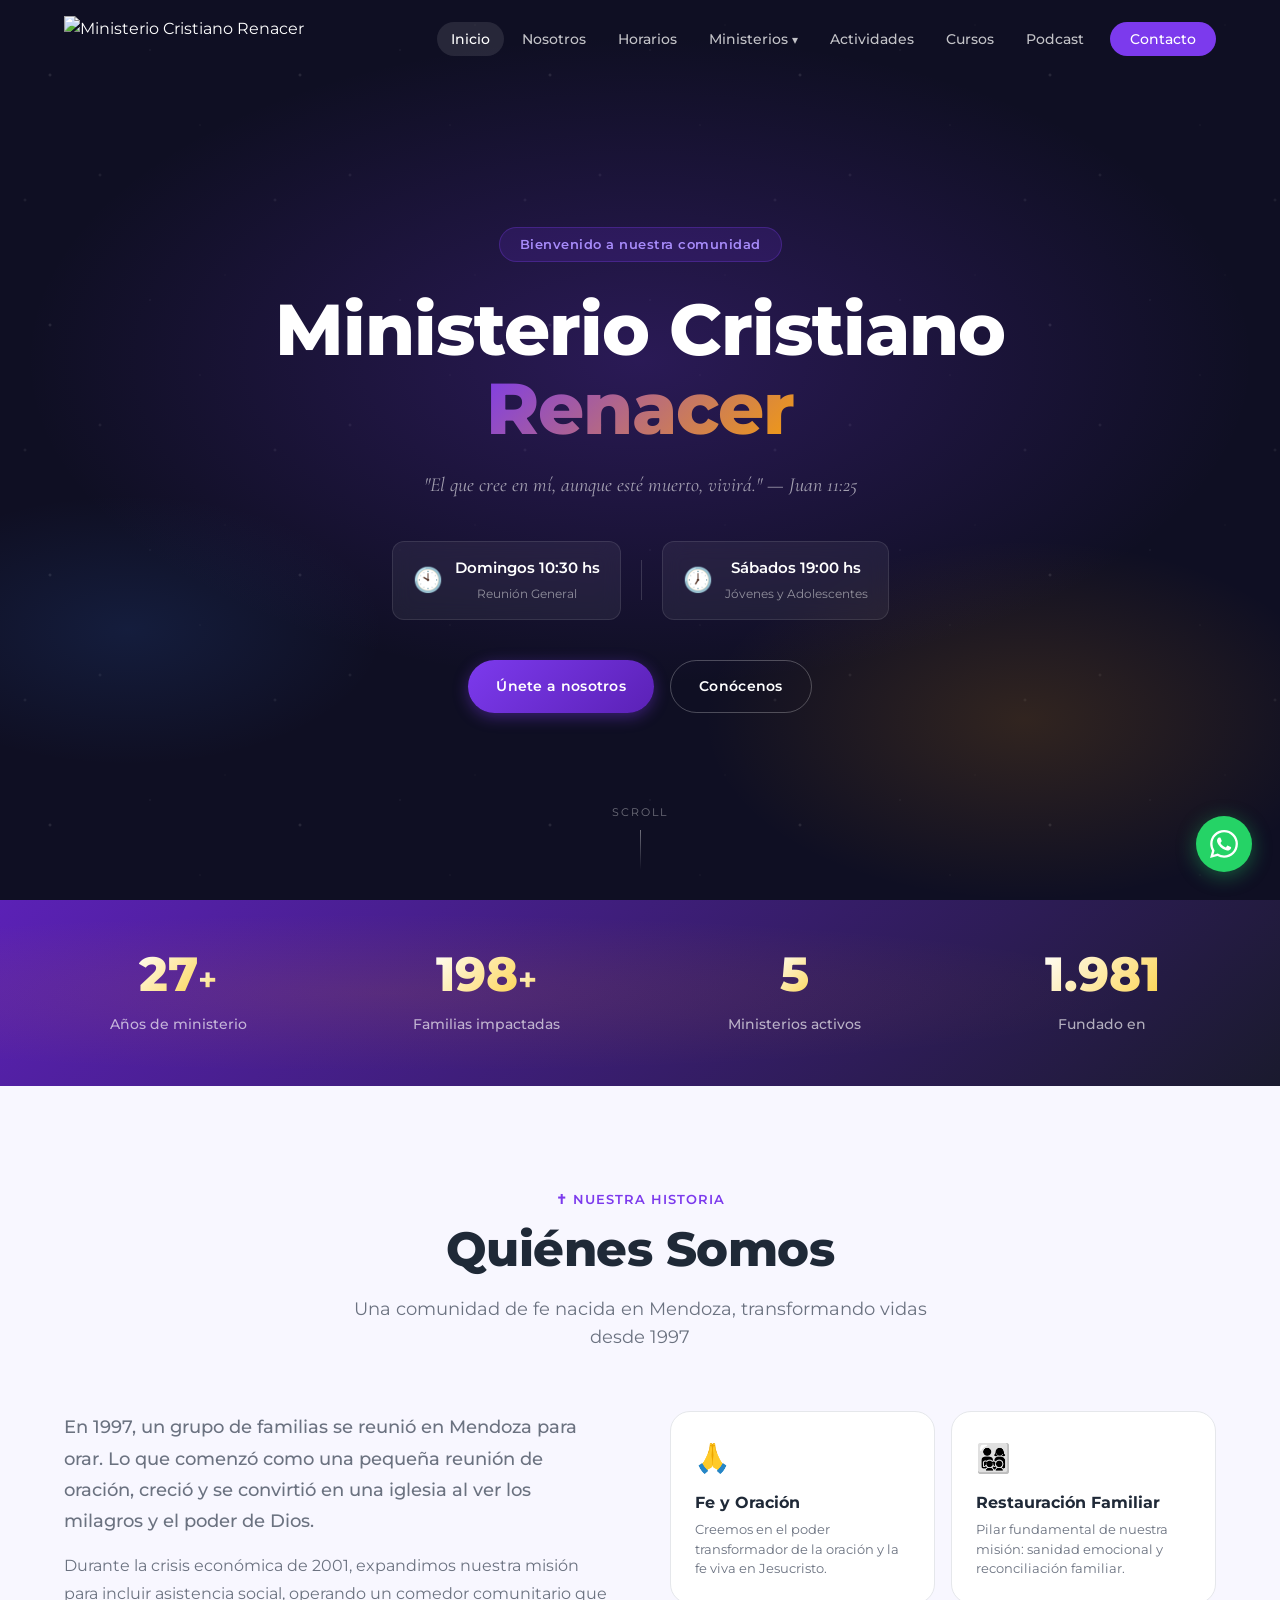
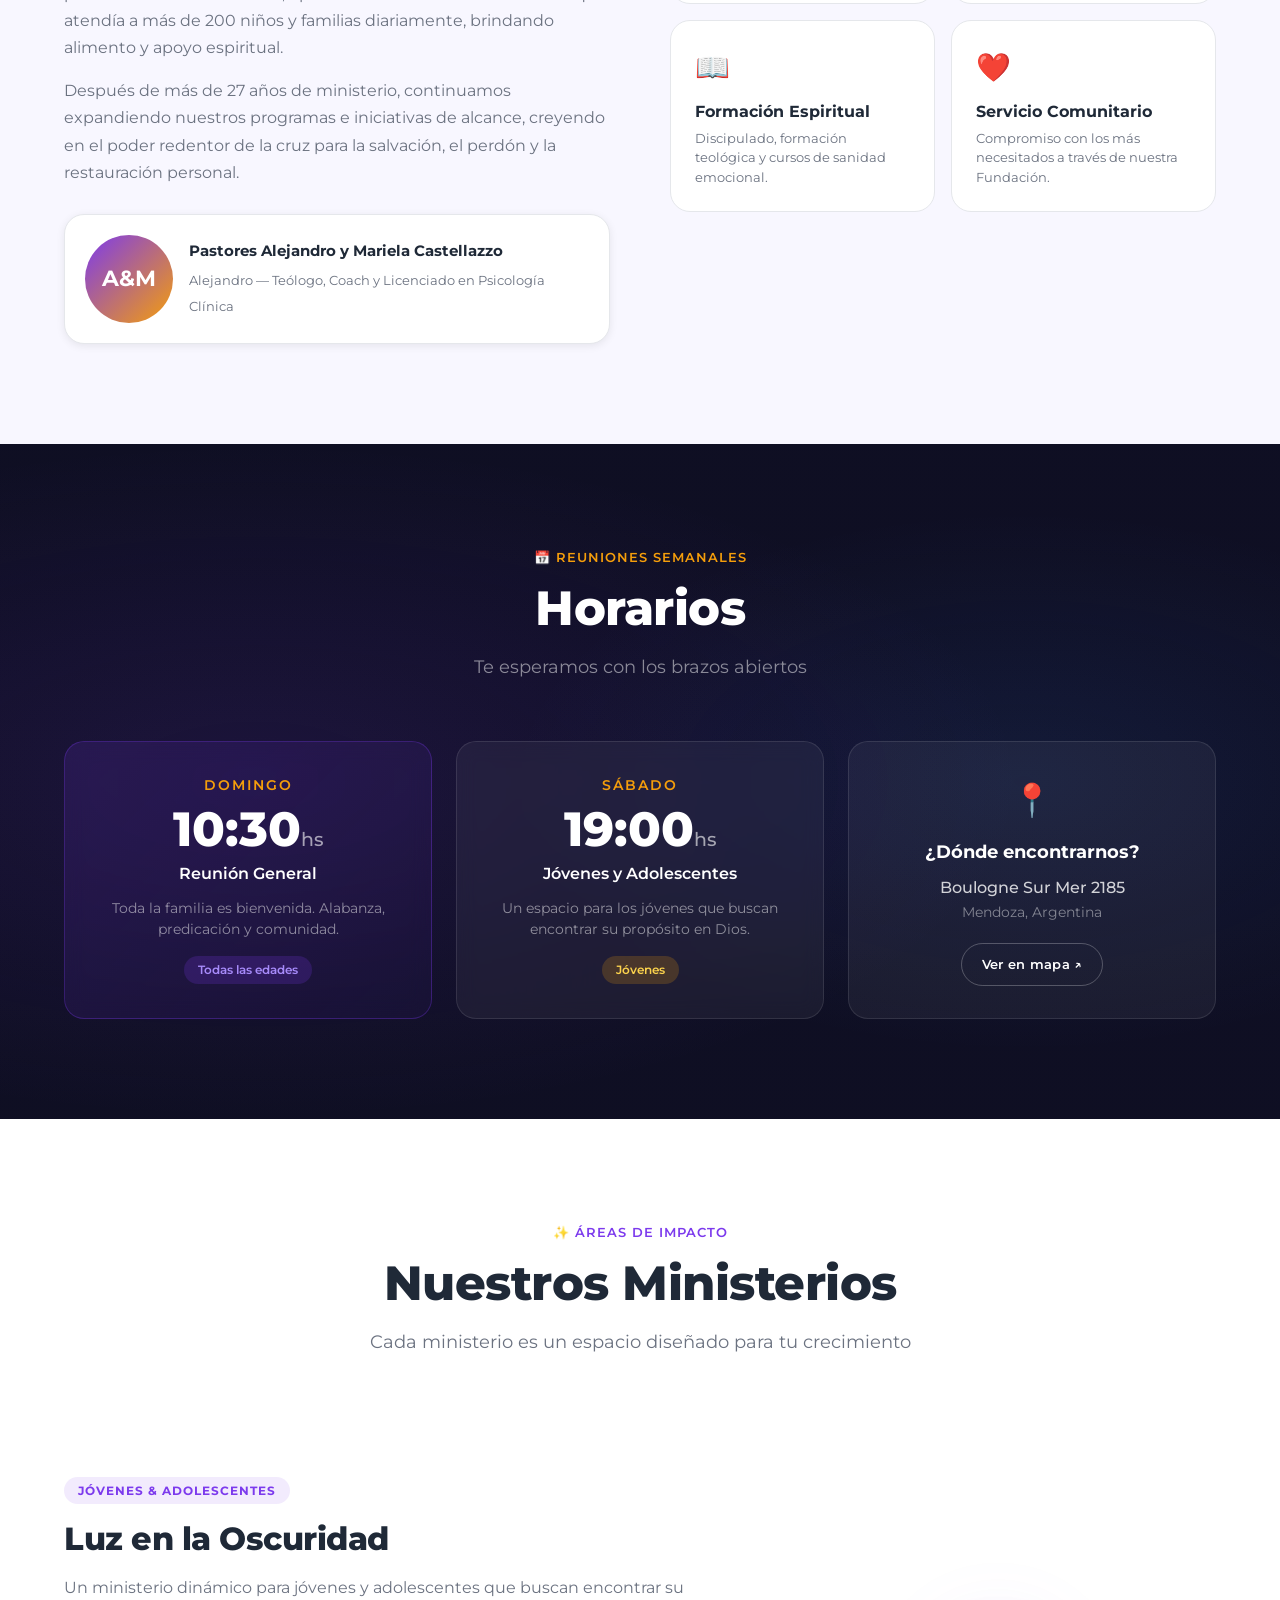
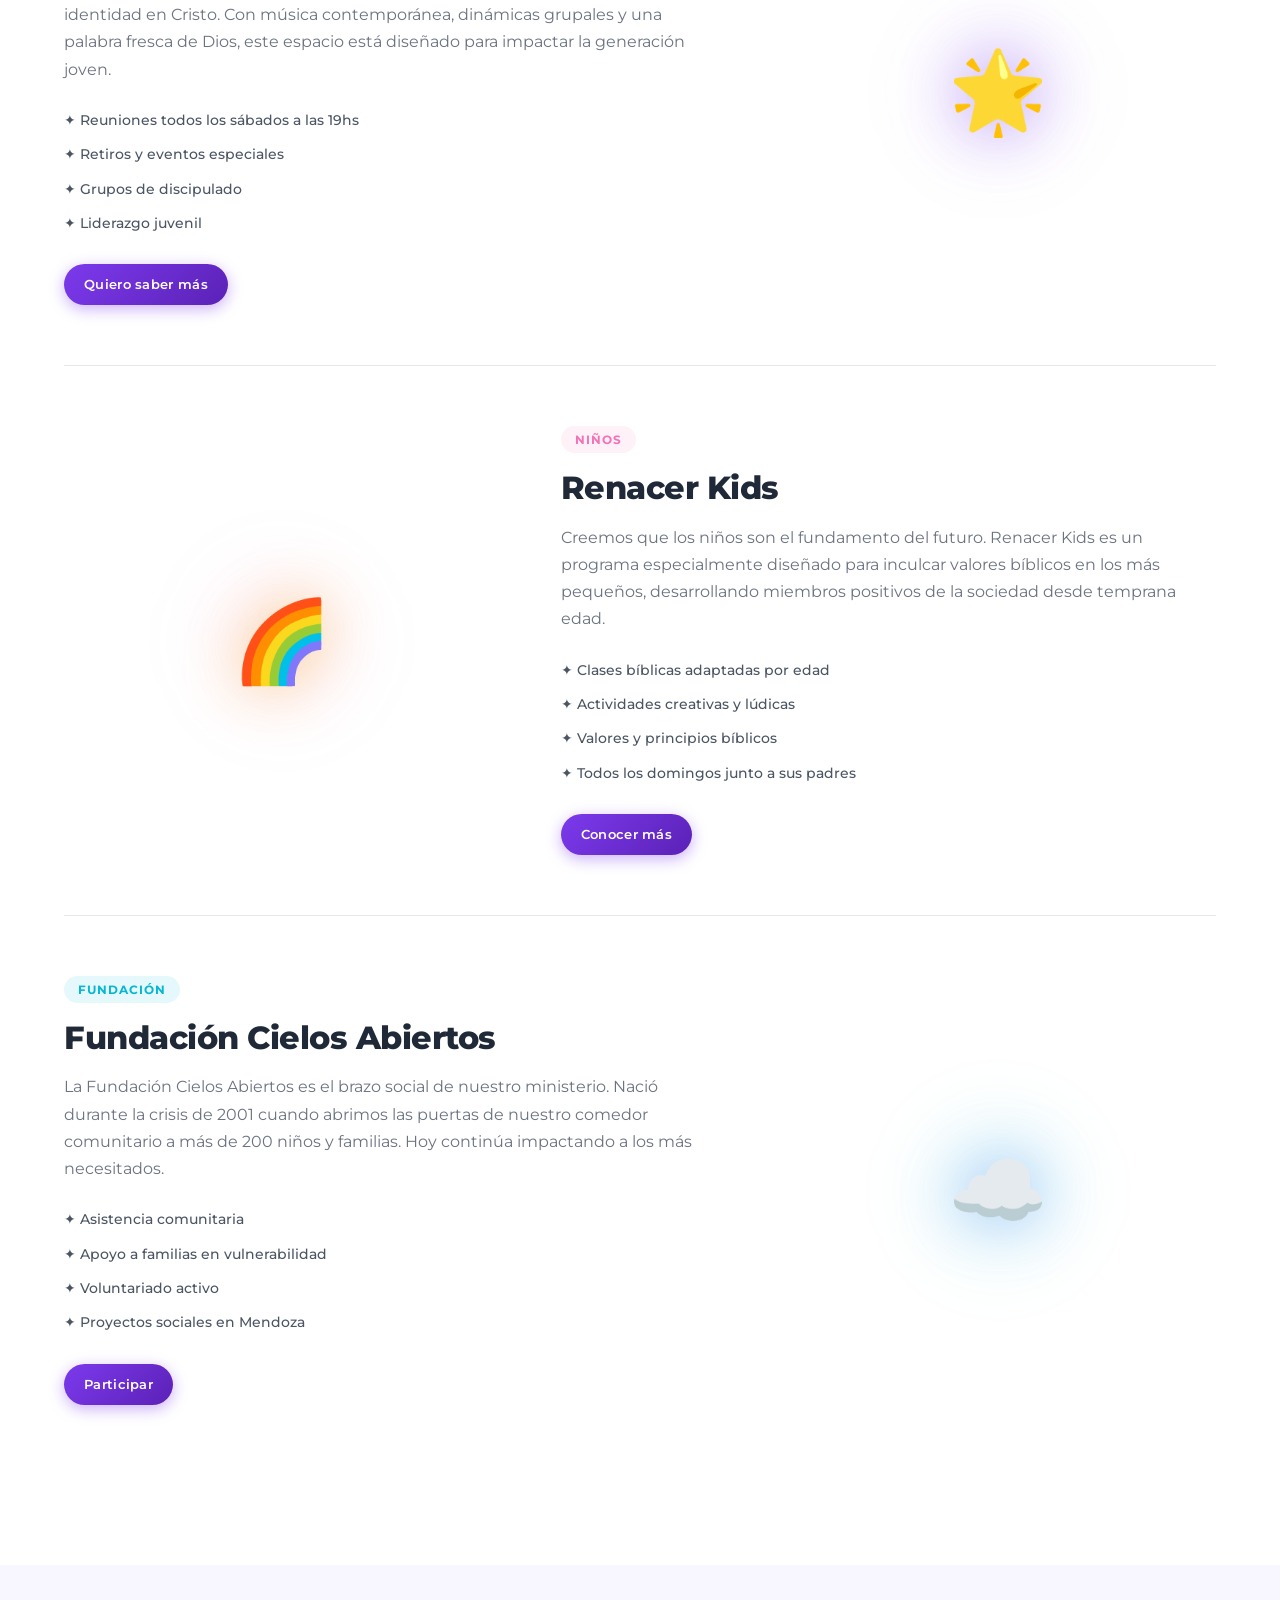
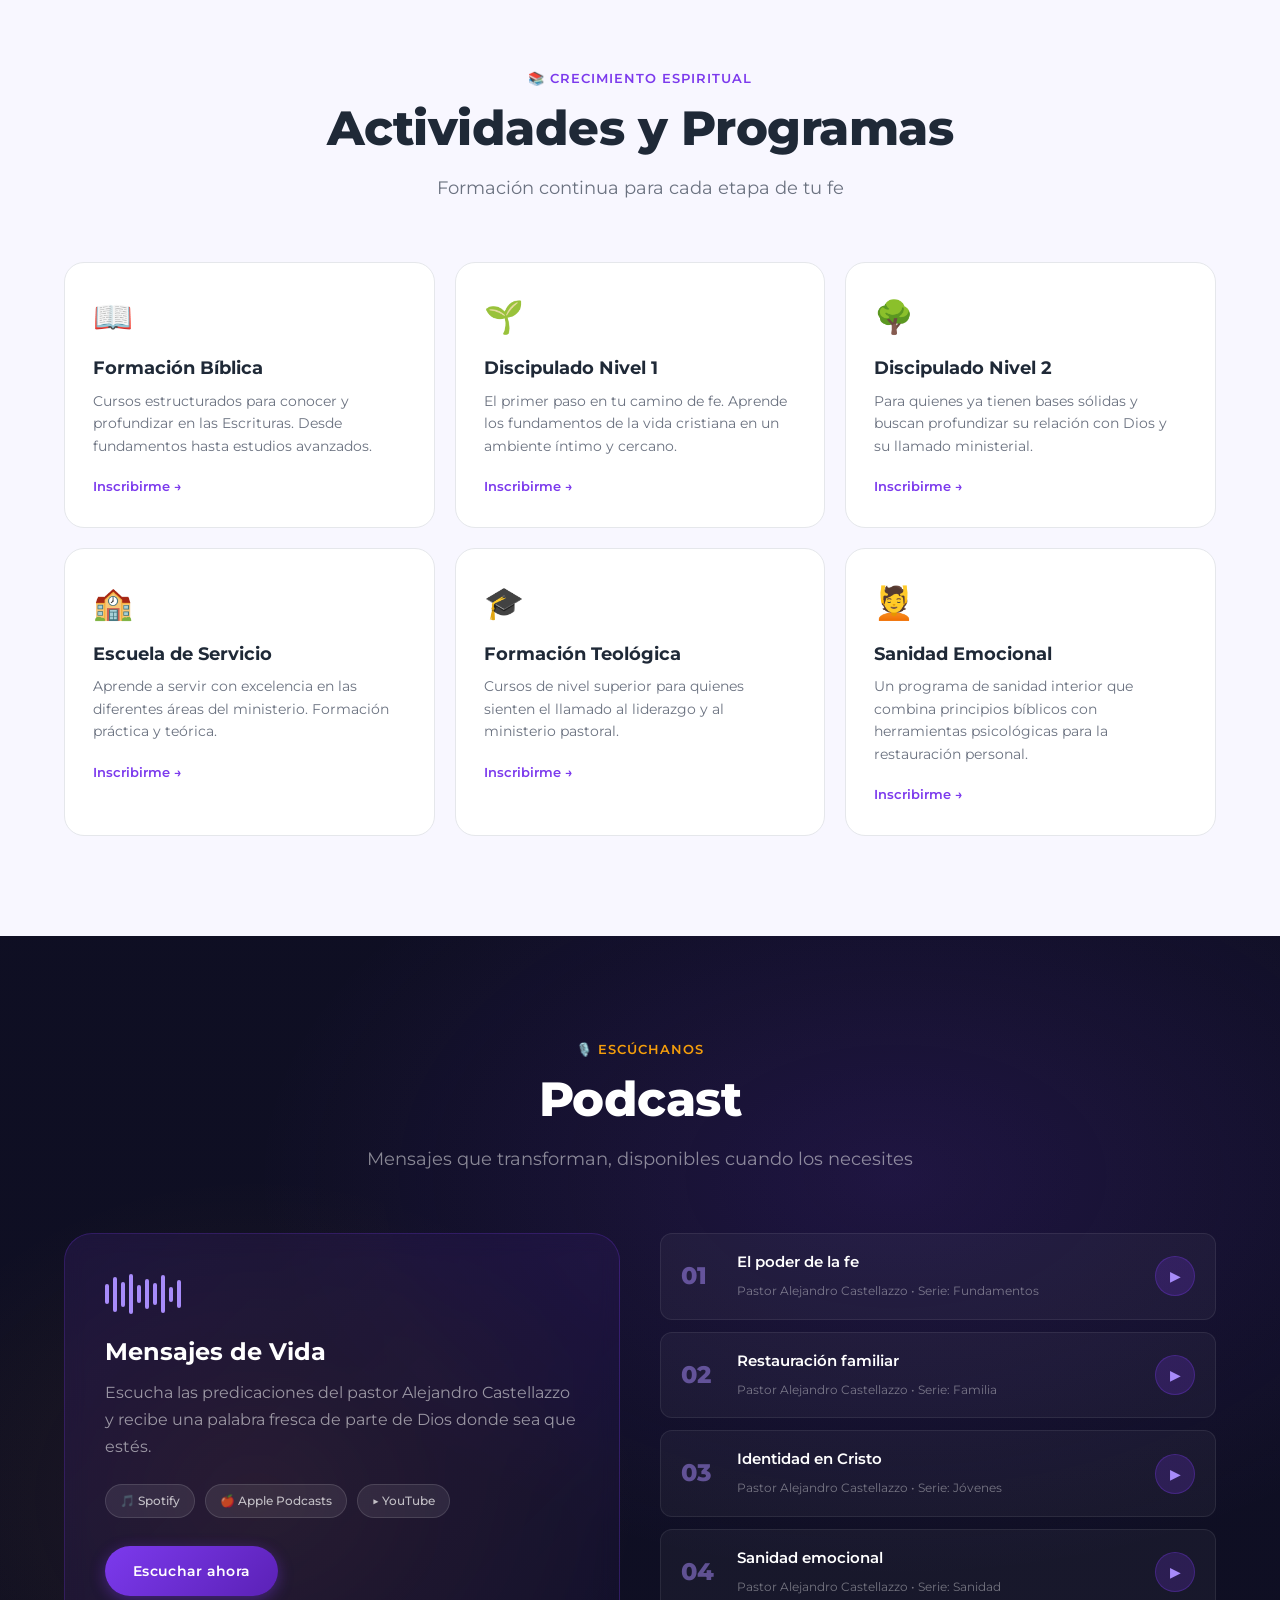
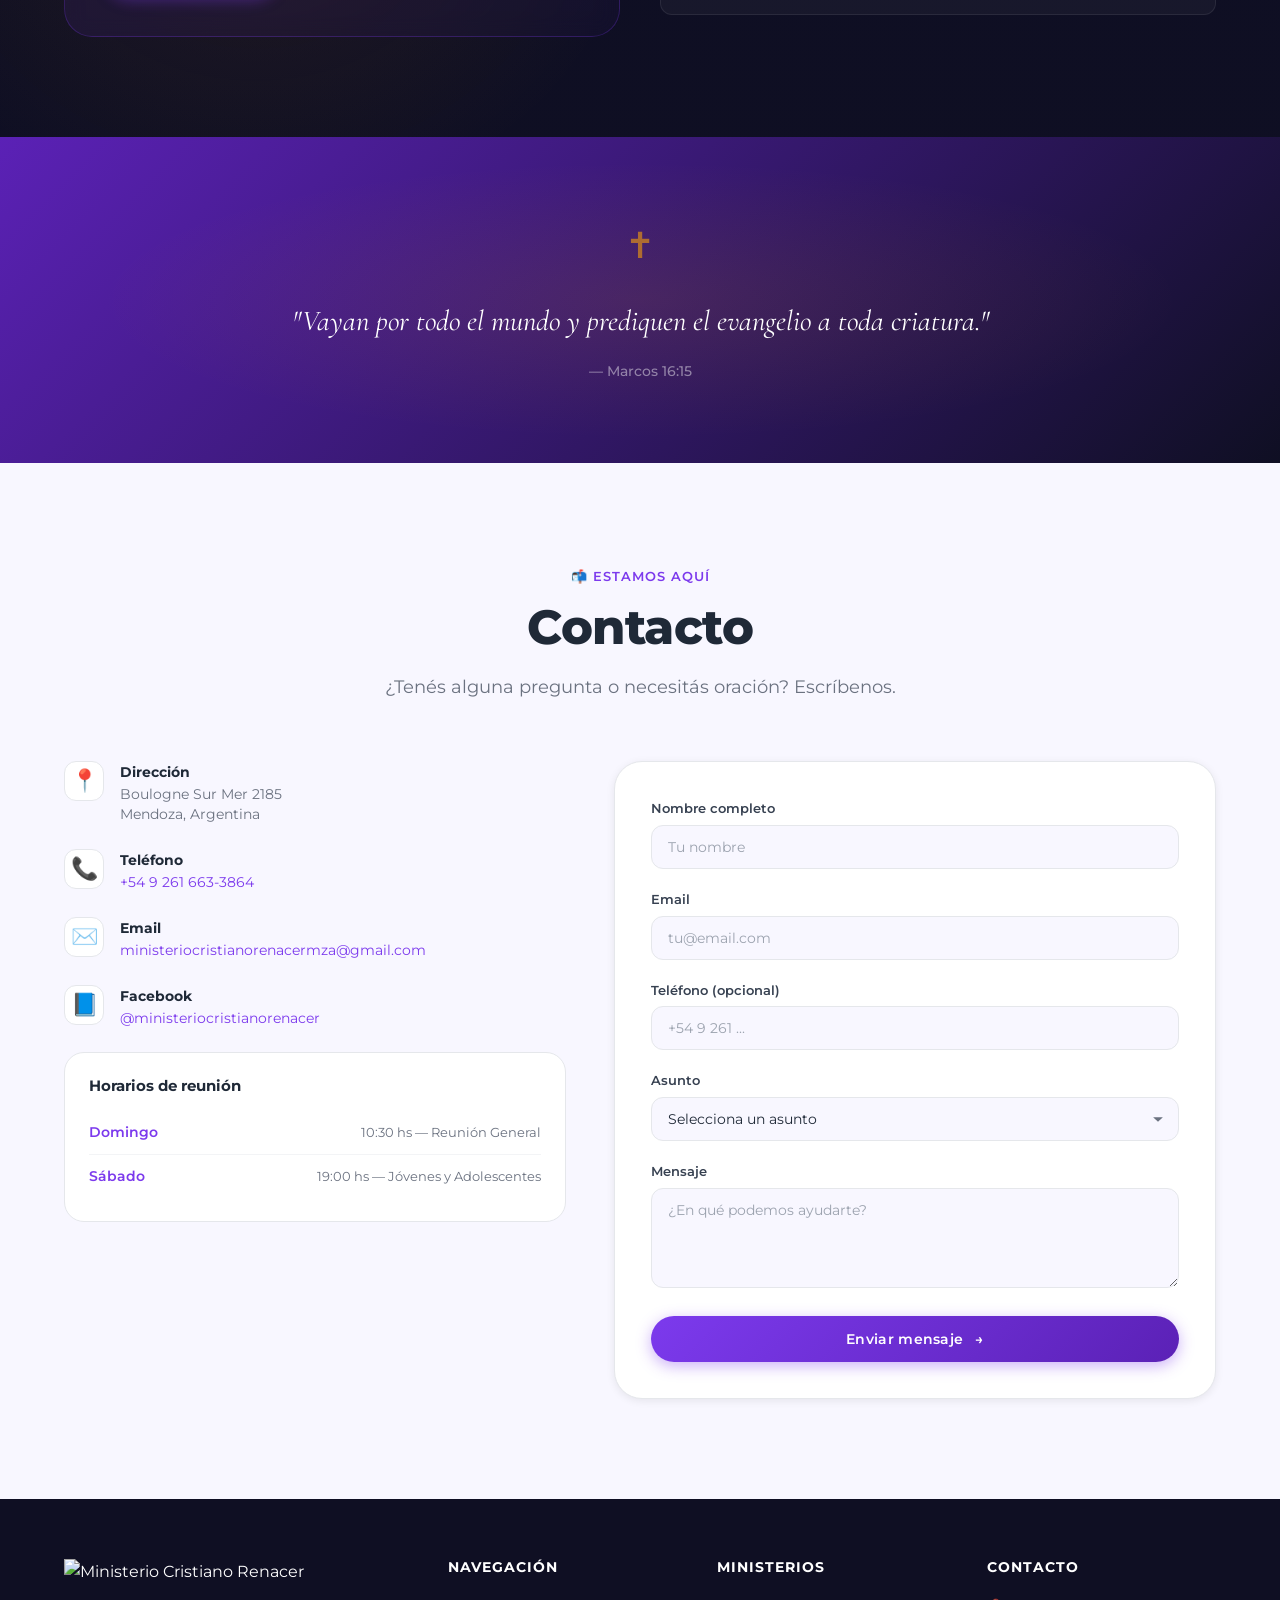
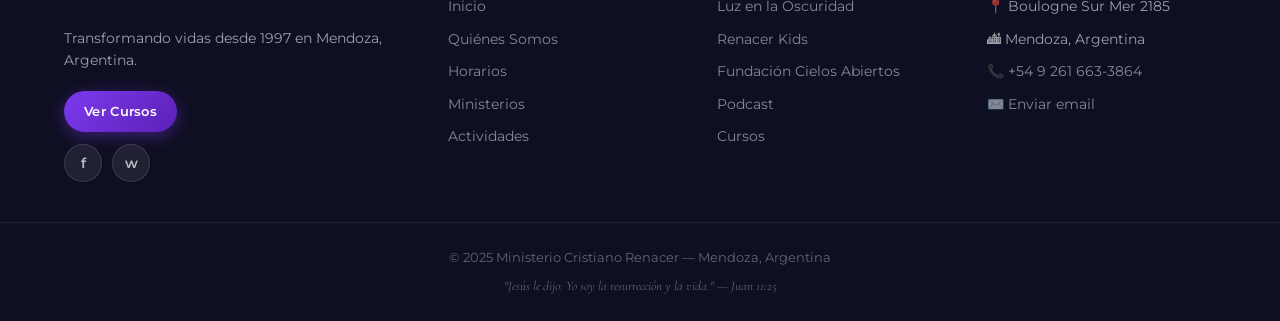
==== commit 955bfb2e: "feat: reemplazar logo de texto por imagen logo-renacer.png Usa img/logo-renacer.png como logo en el " ====
--- a/index.html
+++ b/index.html
@@ -24,11 +24,7 @@
   <header id="navbar">
     <nav class="nav-container">
       <a href="#inicio" class="nav-logo">
-        <span class="logo-cross">✝</span>
-        <div class="logo-text">
-          <span class="logo-main">Ministerio Cristiano</span>
-          <span class="logo-sub">Renacer</span>
-        </div>
+        <img src="img/logo-renacer.png" alt="Ministerio Cristiano Renacer" class="nav-logo-img" style="height:46px;width:auto;display:block;" />
       </a>
 
       <button class="hamburger" id="hamburger" aria-label="Abrir menú">
@@ -528,11 +524,7 @@
     <div class="footer-top">
       <div class="footer-brand">
         <div class="footer-logo">
-          <span class="logo-cross">✝</span>
-          <div>
-            <span class="logo-main">Ministerio Cristiano</span>
-            <span class="logo-sub">Renacer</span>
-          </div>
+          <img src="img/logo-renacer.png" alt="Ministerio Cristiano Renacer" class="footer-logo-img" style="height:52px;width:auto;display:block;" />
         </div>
         <p class="footer-tagline">Transformando vidas desde 1997 en Mendoza, Argentina.</p>
         <a href="cursos.html" class="btn btn-primary btn-sm" style="margin-bottom:12px;">Ver Cursos</a>
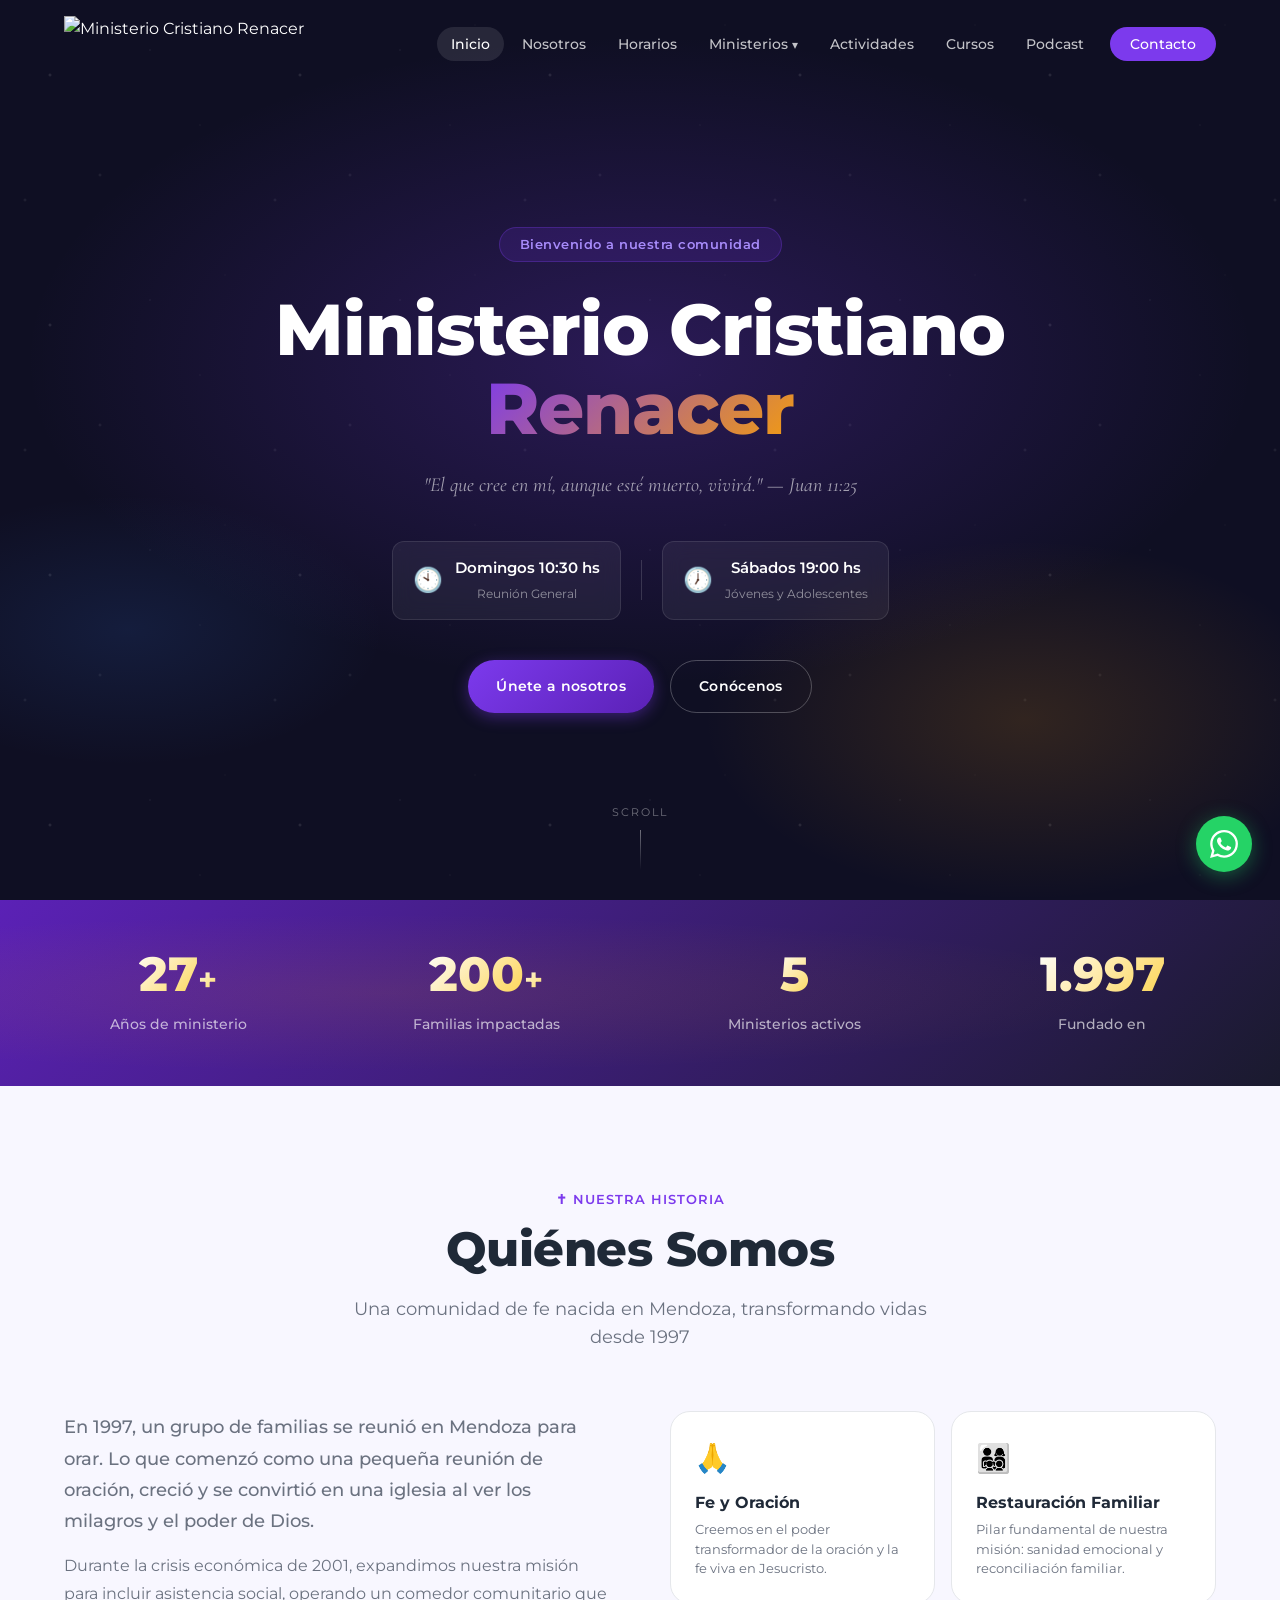
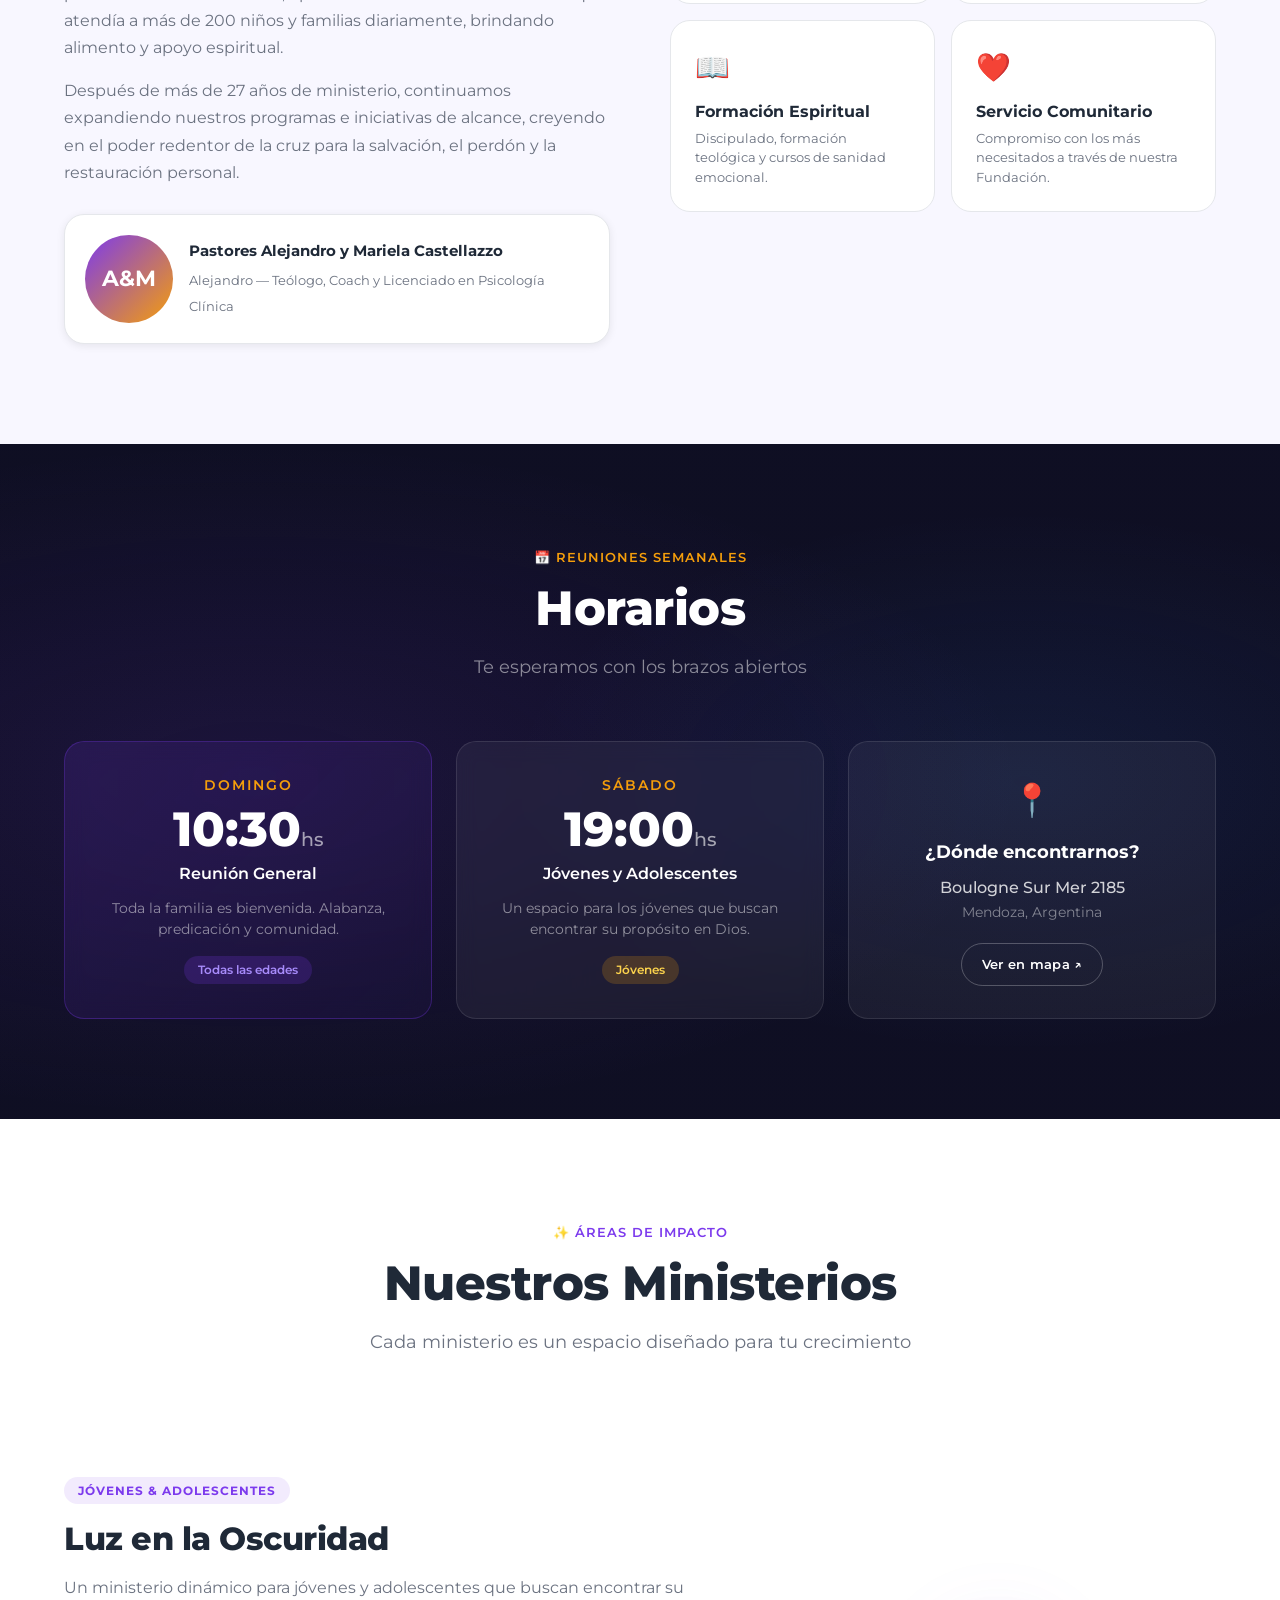
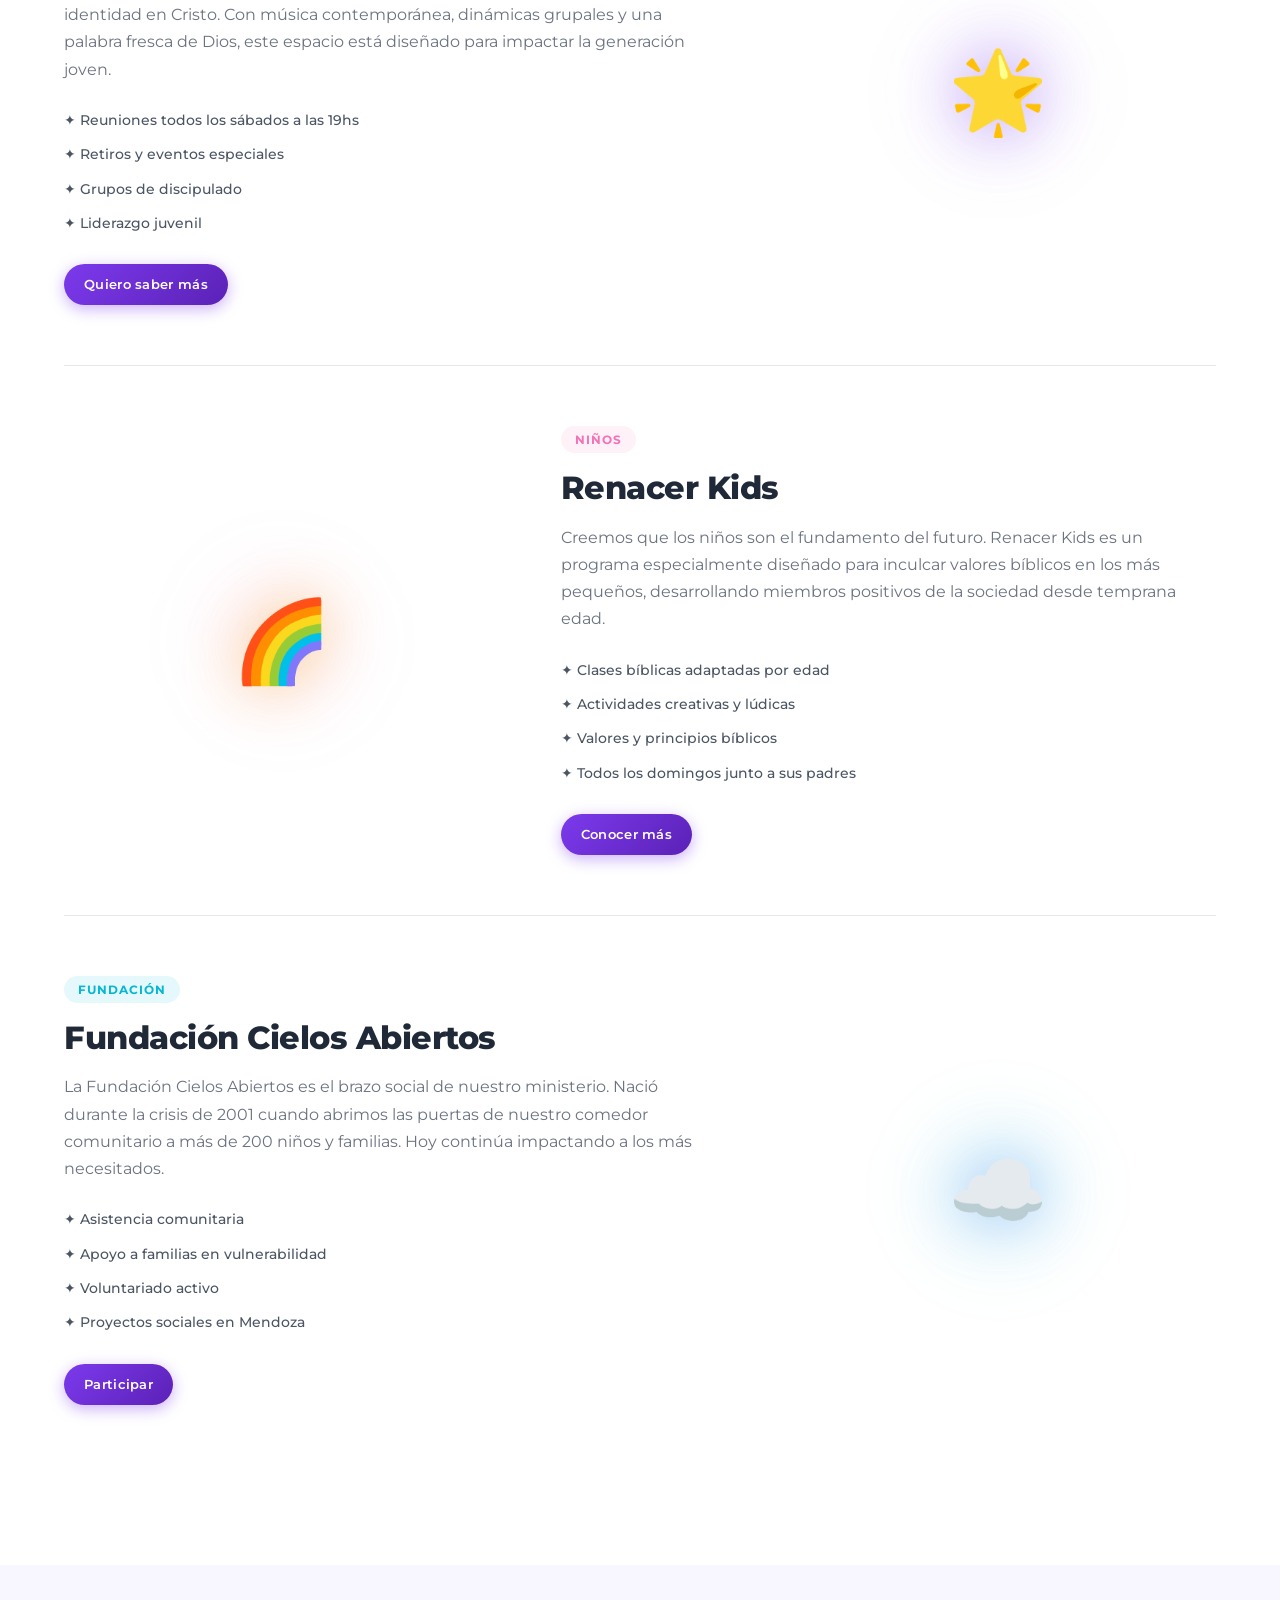
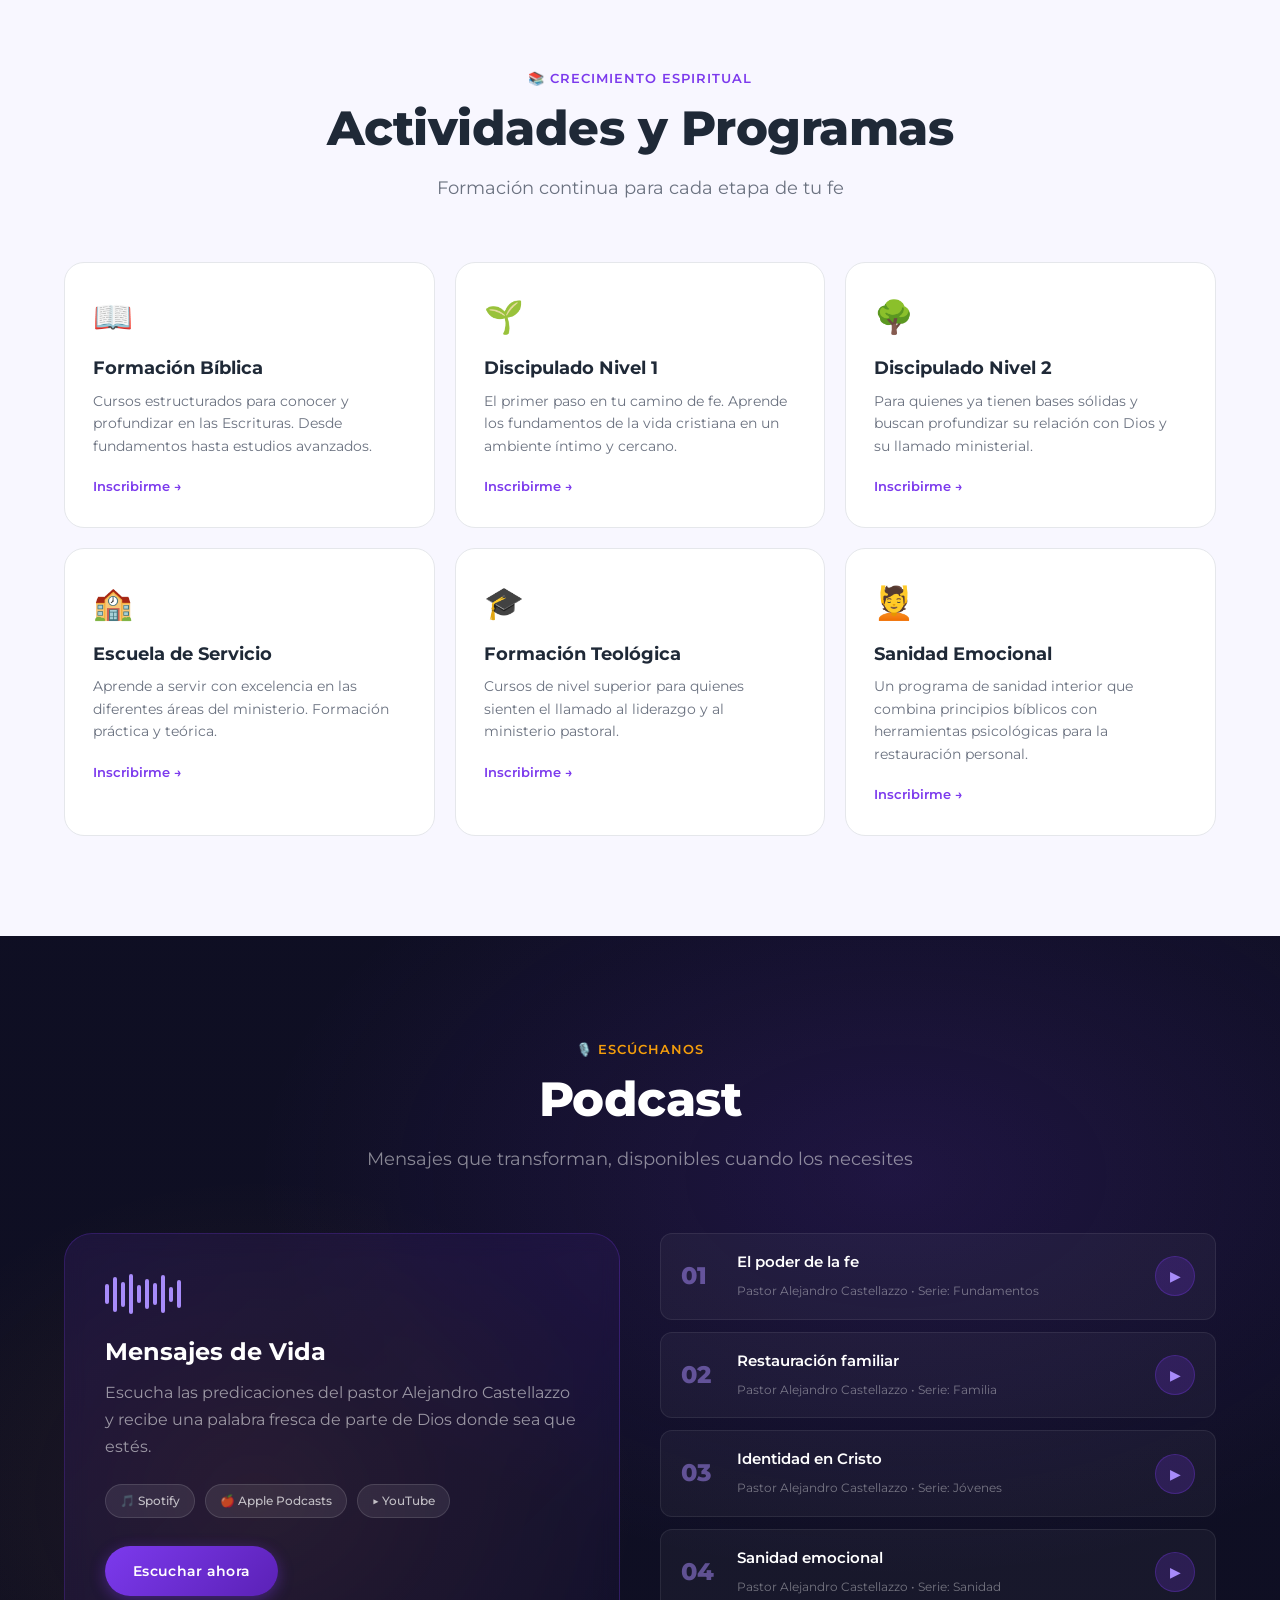
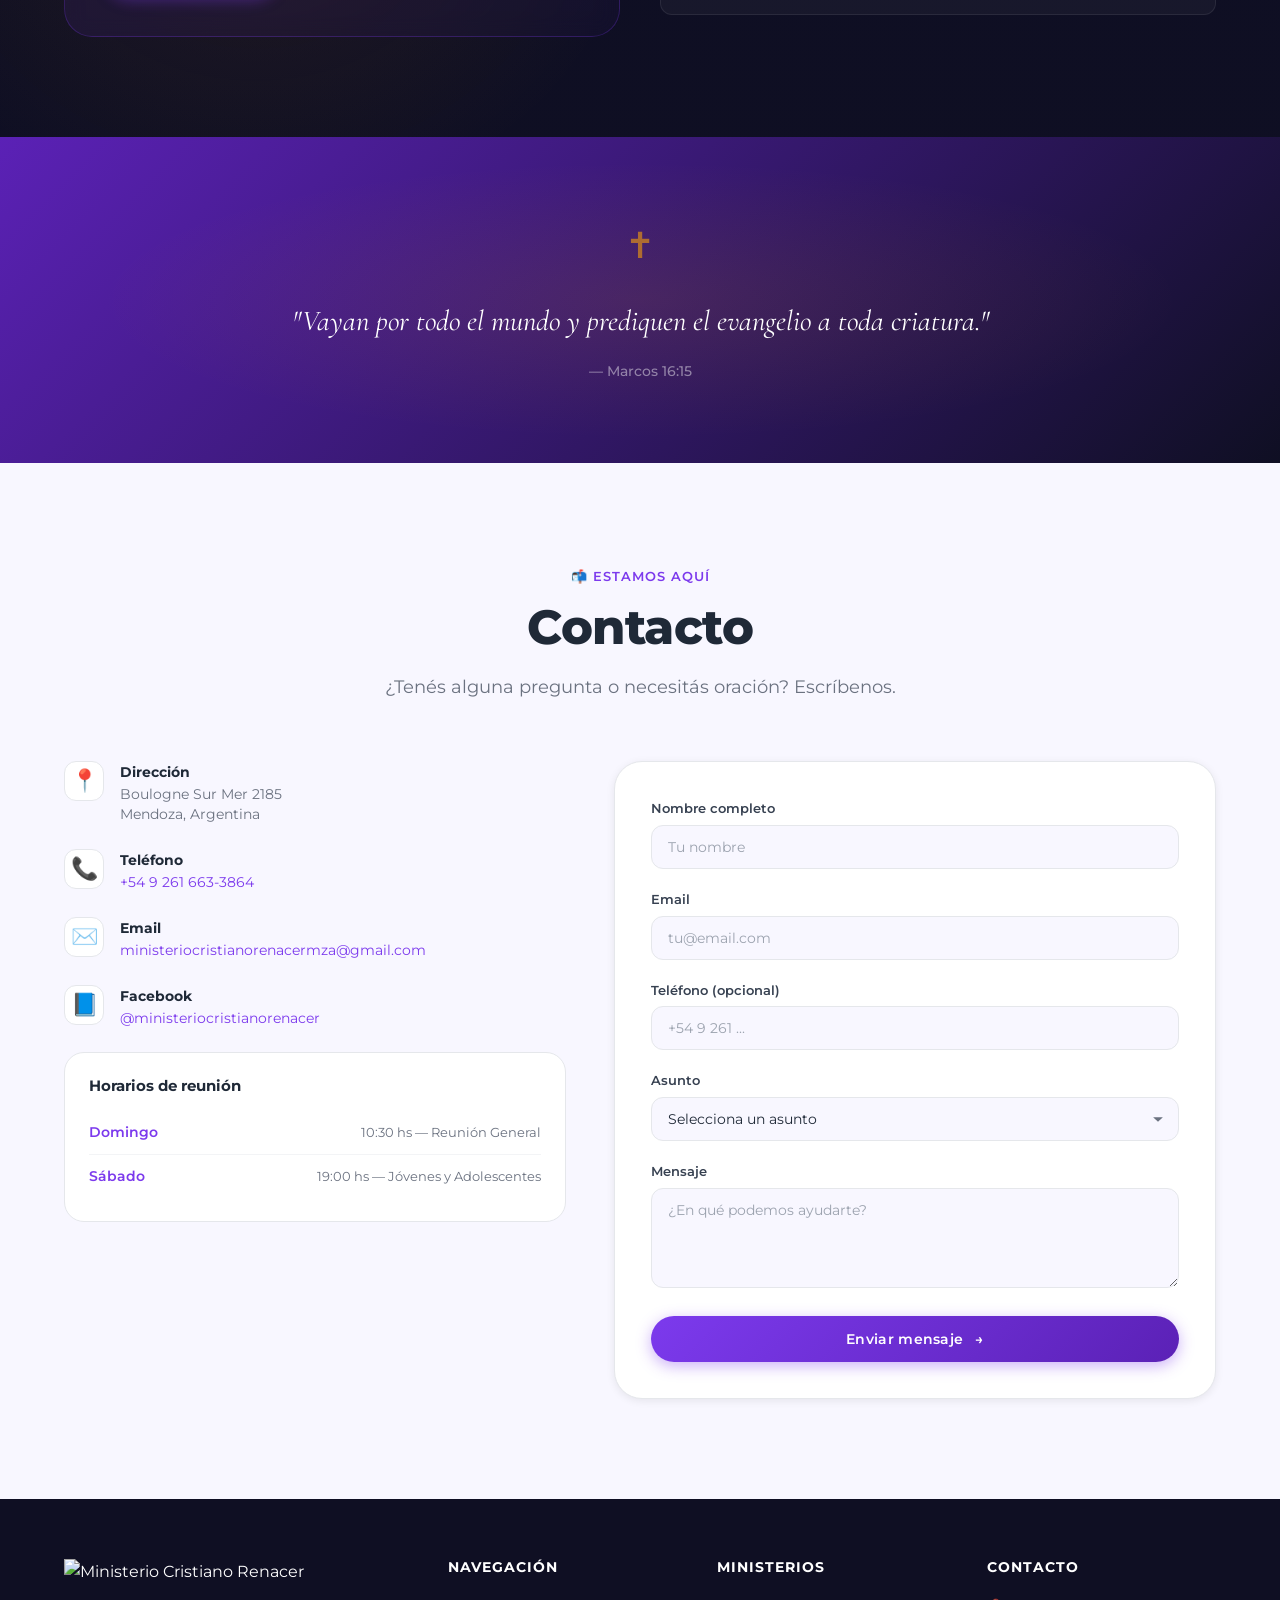
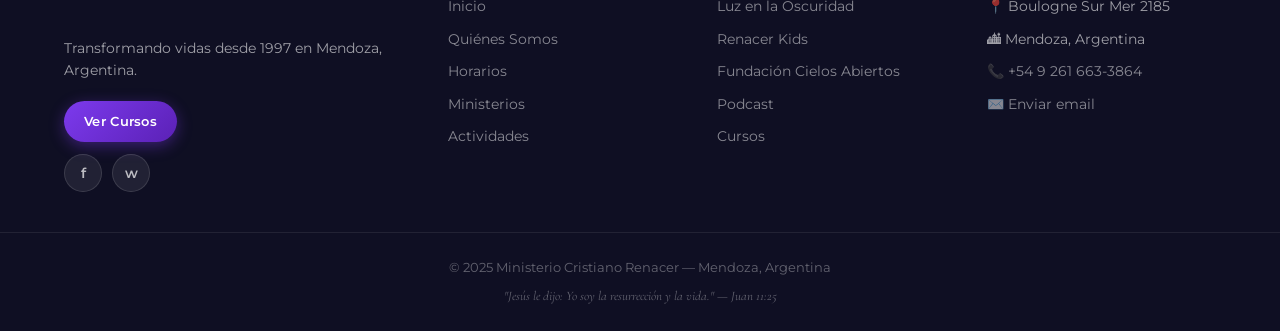
==== commit 7c784f27: "style: agrandar logo 20% (navbar 55px, pie 62px) Co-Authored-By: Claude Opus 4.8 <noreply@anthropic." ====
--- a/index.html
+++ b/index.html
@@ -24,7 +24,7 @@
   <header id="navbar">
     <nav class="nav-container">
       <a href="#inicio" class="nav-logo">
-        <img src="img/logo-renacer.png" alt="Ministerio Cristiano Renacer" class="nav-logo-img" style="height:46px;width:auto;display:block;" />
+        <img src="img/logo-renacer.png" alt="Ministerio Cristiano Renacer" class="nav-logo-img" style="height:55px;width:auto;display:block;" />
       </a>
 
       <button class="hamburger" id="hamburger" aria-label="Abrir menú">
@@ -524,7 +524,7 @@
     <div class="footer-top">
       <div class="footer-brand">
         <div class="footer-logo">
-          <img src="img/logo-renacer.png" alt="Ministerio Cristiano Renacer" class="footer-logo-img" style="height:52px;width:auto;display:block;" />
+          <img src="img/logo-renacer.png" alt="Ministerio Cristiano Renacer" class="footer-logo-img" style="height:62px;width:auto;display:block;" />
         </div>
         <p class="footer-tagline">Transformando vidas desde 1997 en Mendoza, Argentina.</p>
         <a href="cursos.html" class="btn btn-primary btn-sm" style="margin-bottom:12px;">Ver Cursos</a>
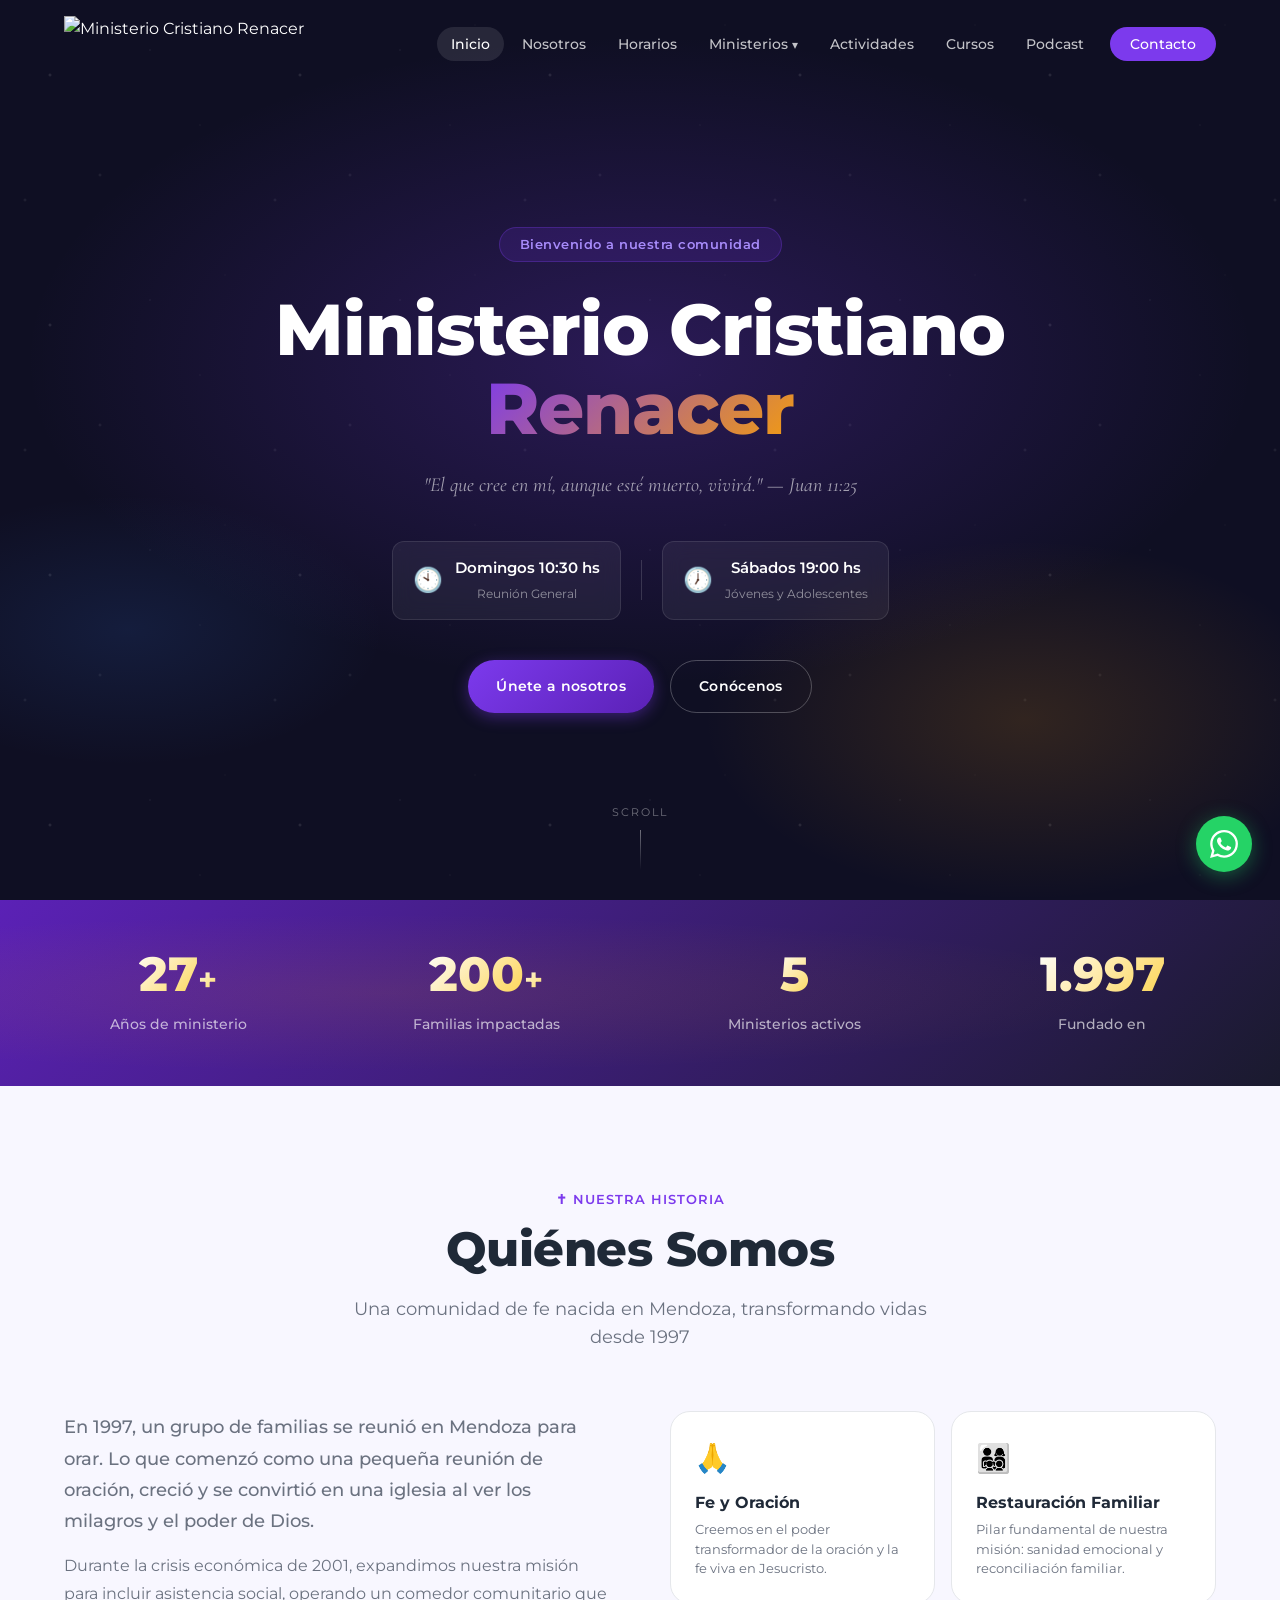
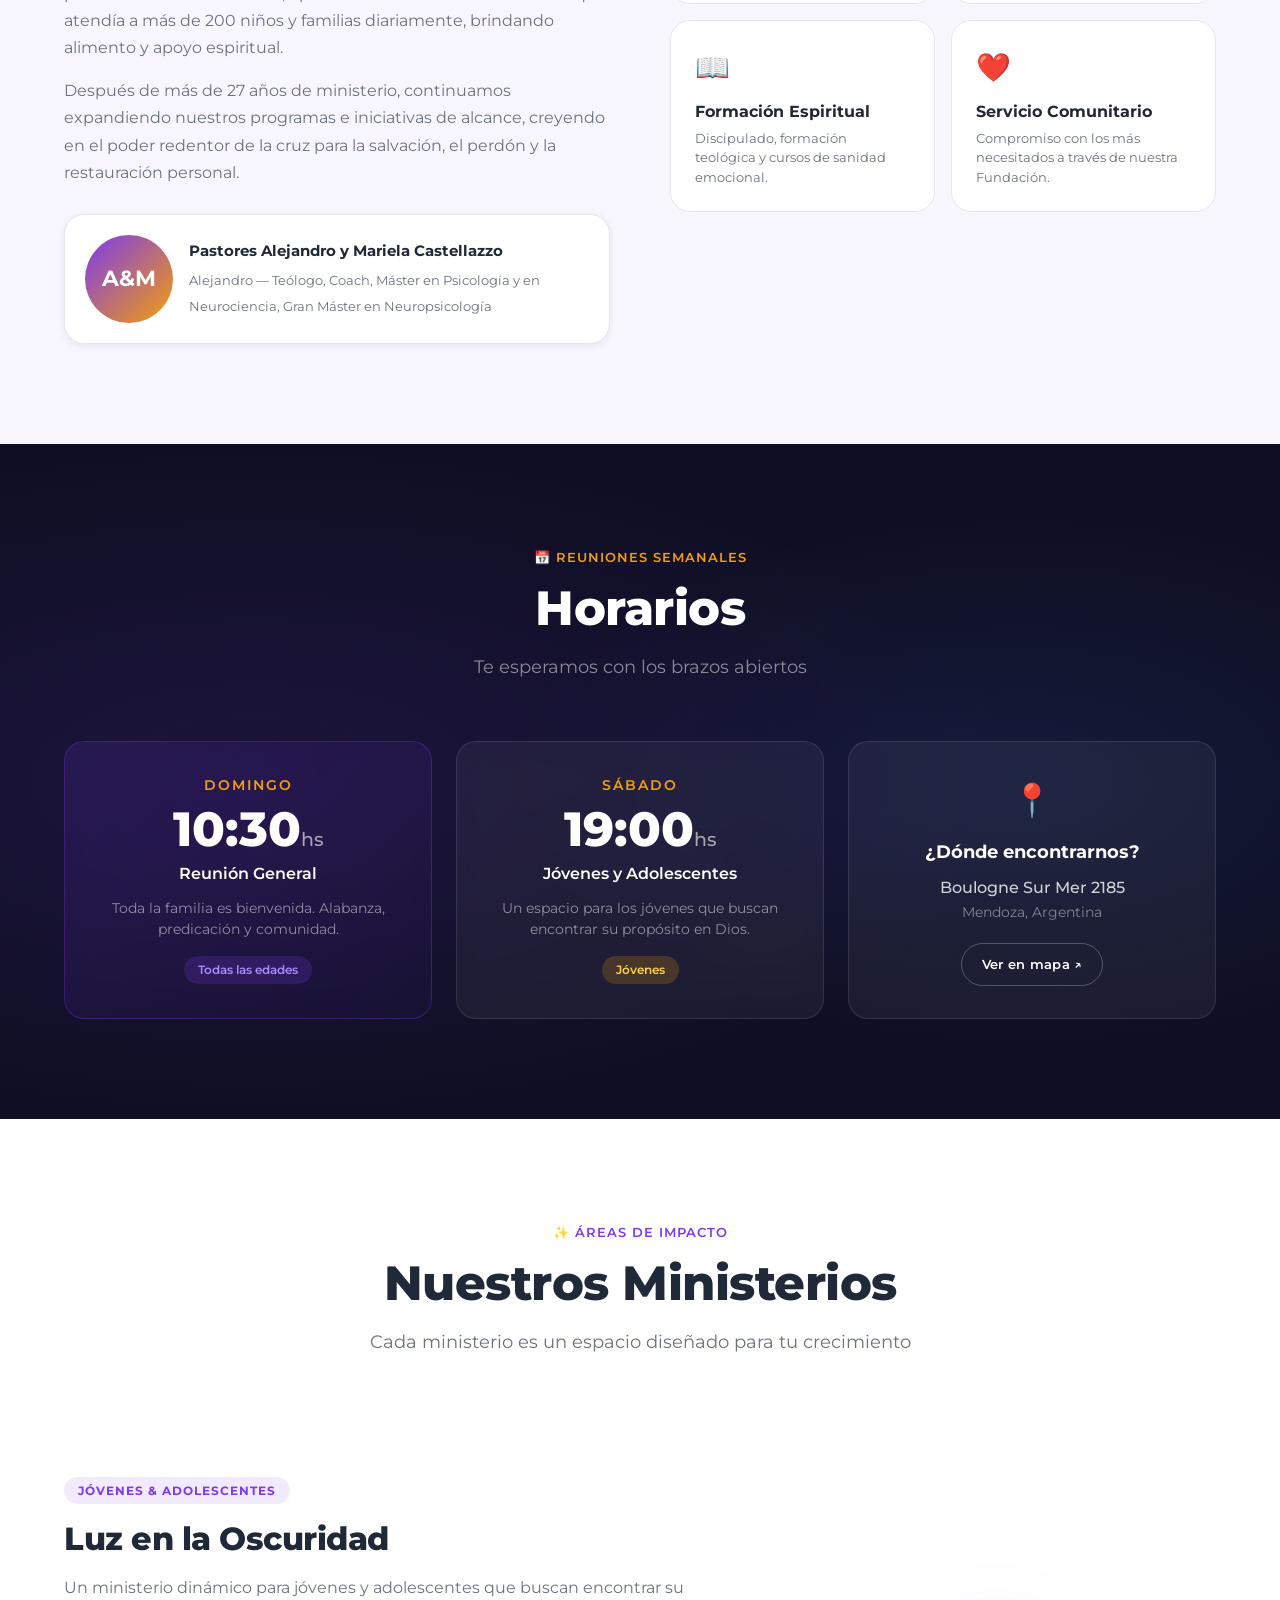
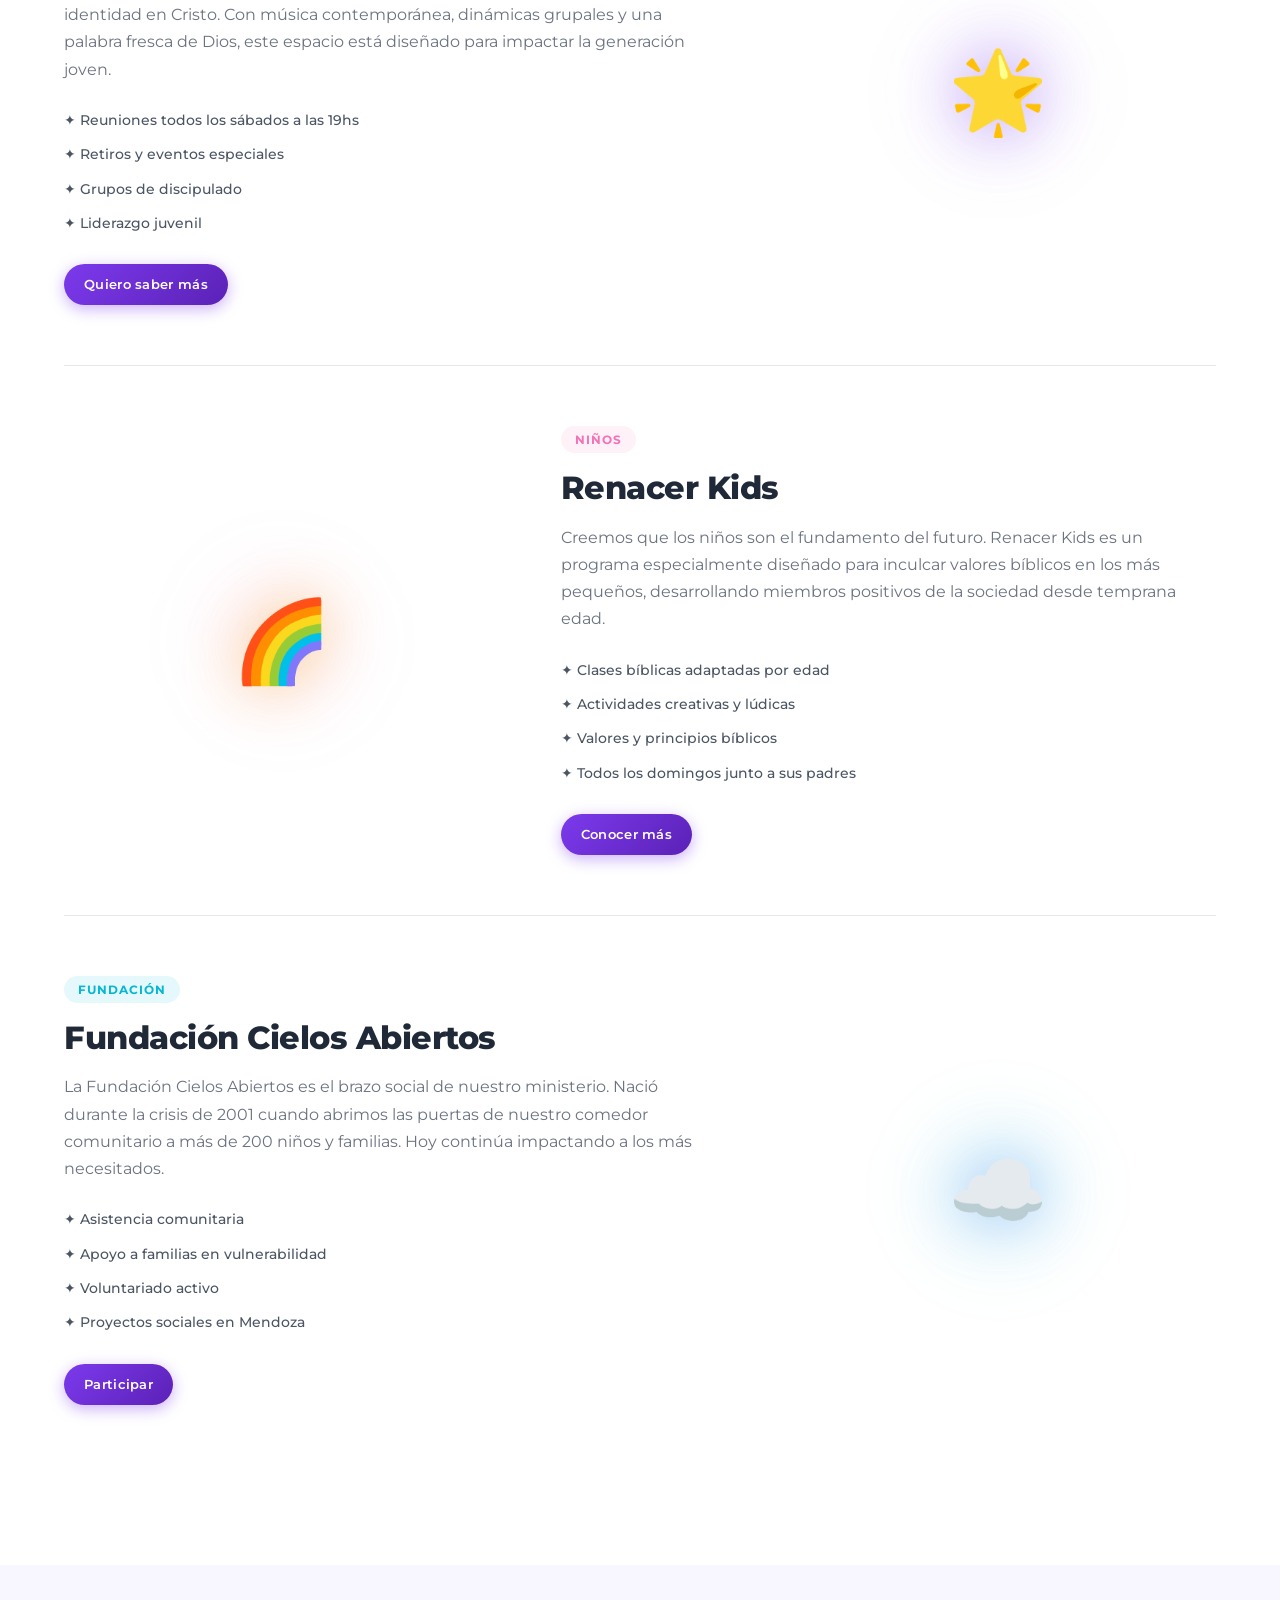
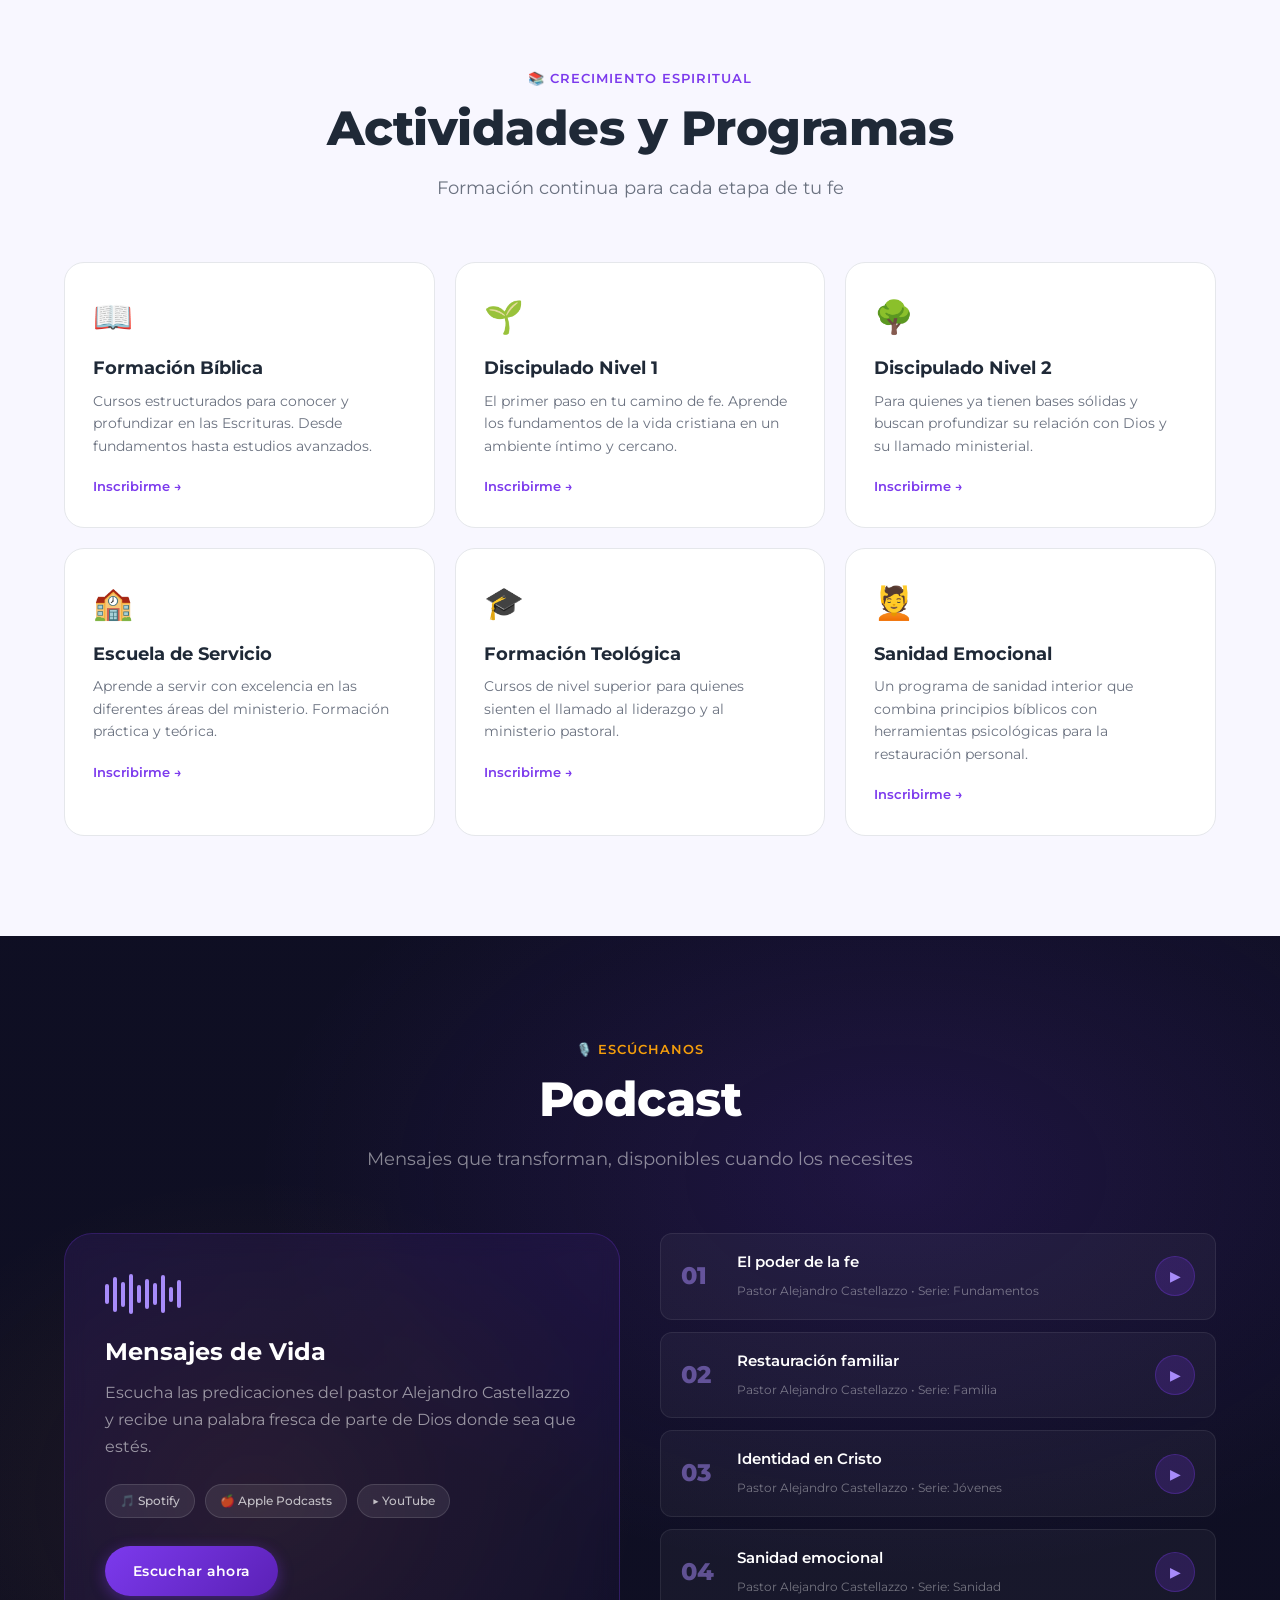
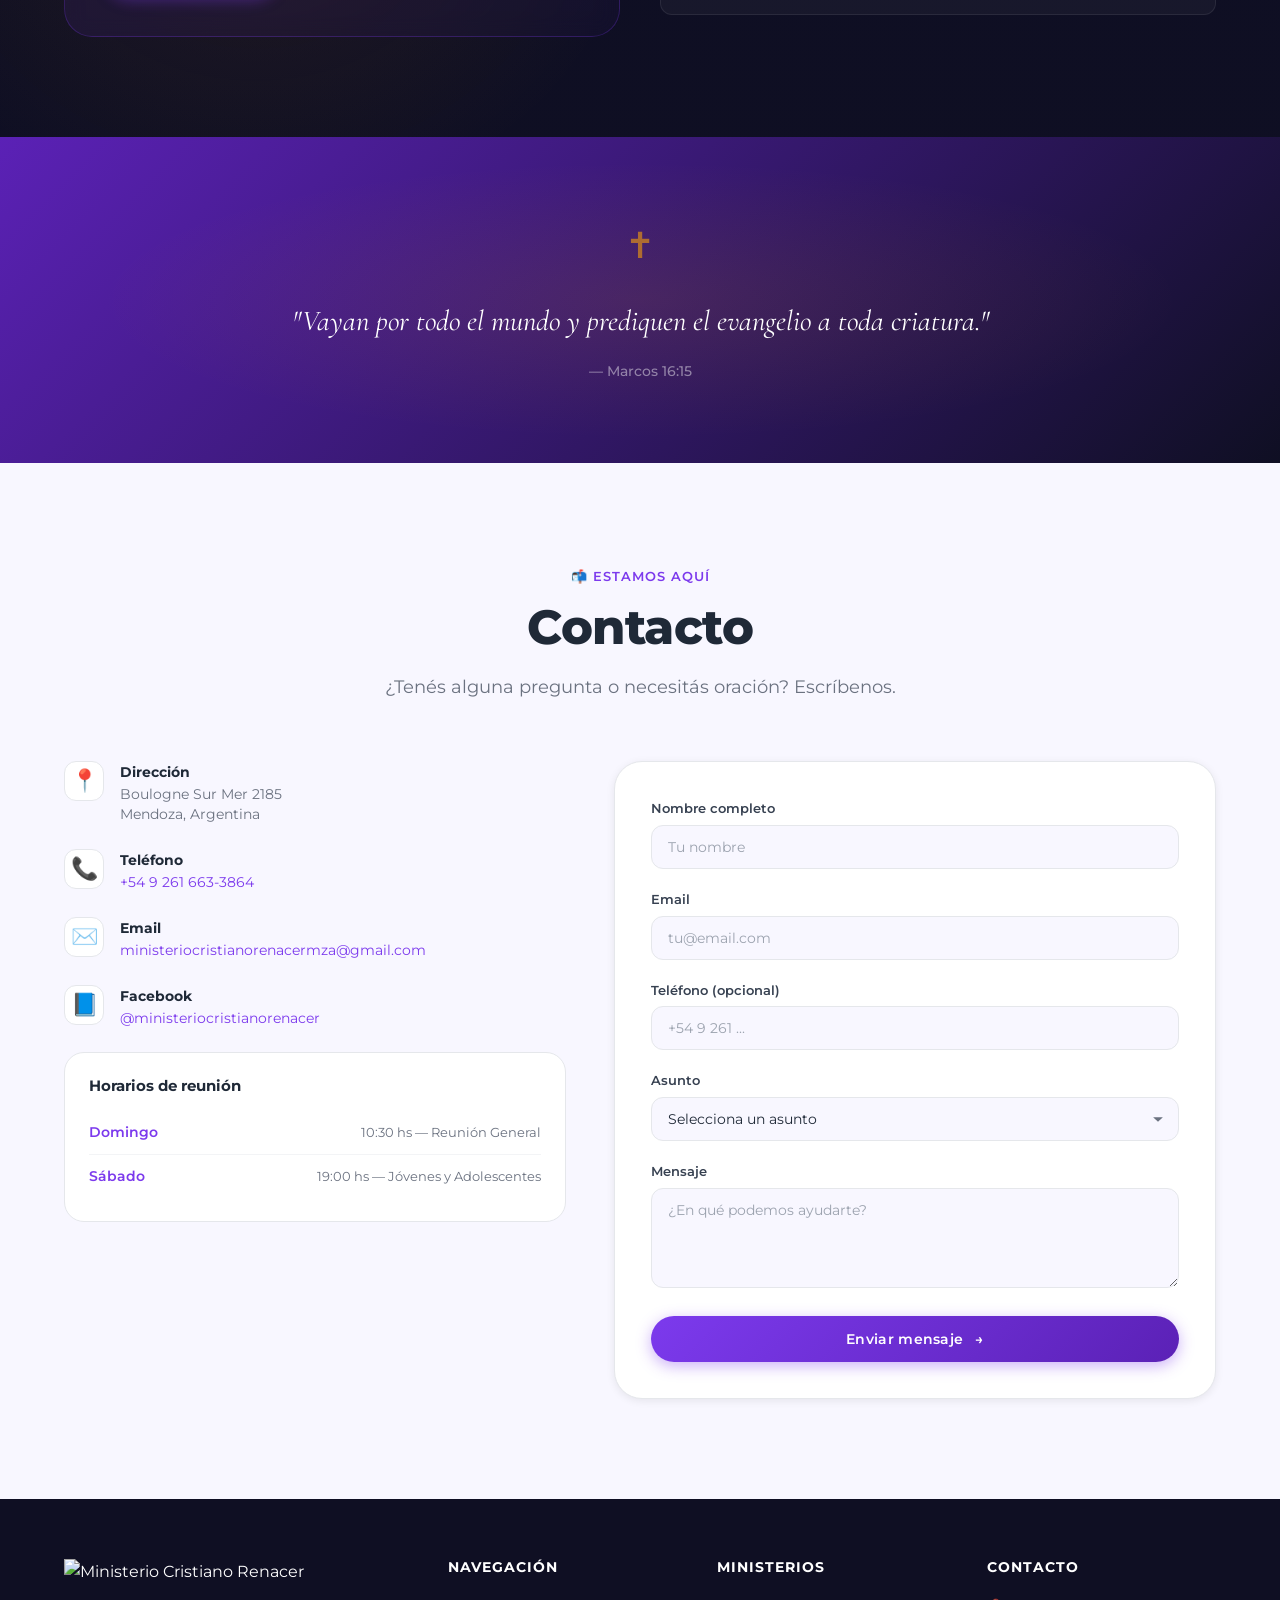
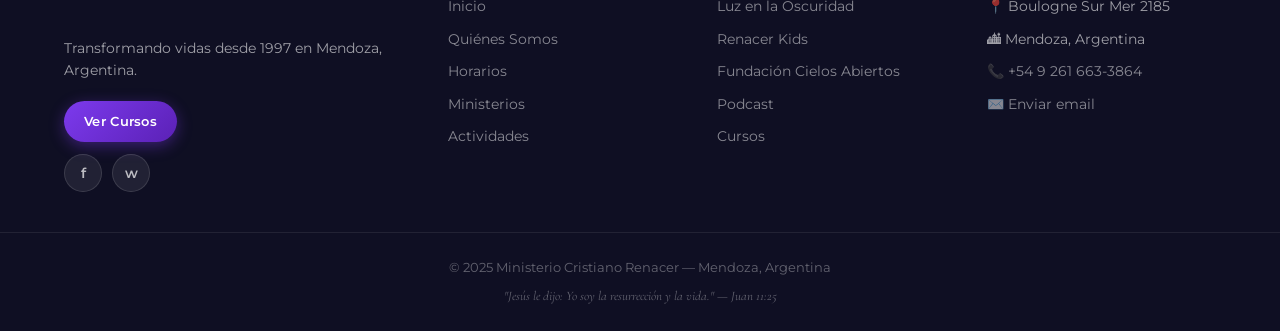
==== commit e1865fe8: "fix: curso solo presencial y titulos correctos del pastor - Hero: 'Curso 100% presencial en Mendoza'" ====
--- a/index.html
+++ b/index.html
@@ -141,7 +141,7 @@
             </div>
             <div class="pastors-info">
               <strong>Pastores Alejandro y Mariela Castellazzo</strong>
-              <small>Alejandro — Teólogo, Coach y Licenciado en Psicología Clínica</small>
+              <small>Alejandro — Teólogo, Coach, Máster en Psicología y en Neurociencia, Gran Máster en Neuropsicología</small>
             </div>
           </div>
         </div>
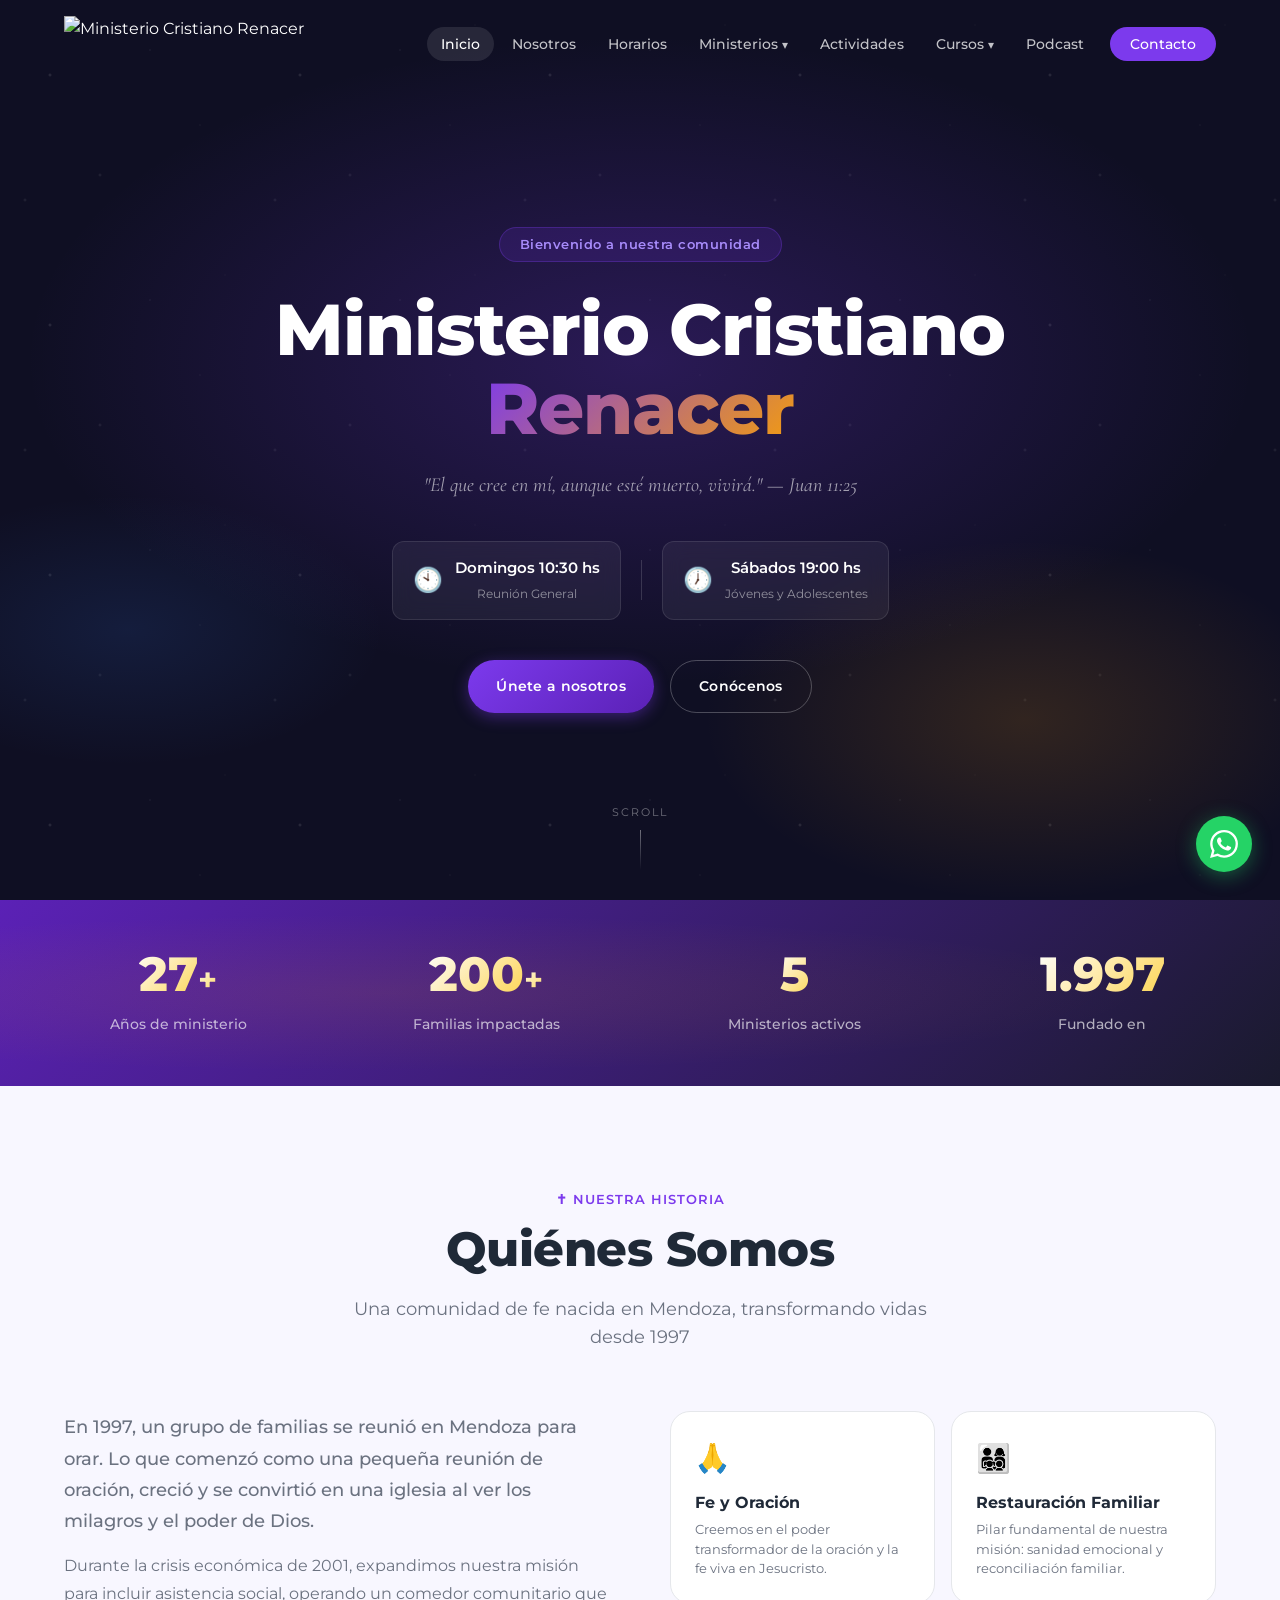
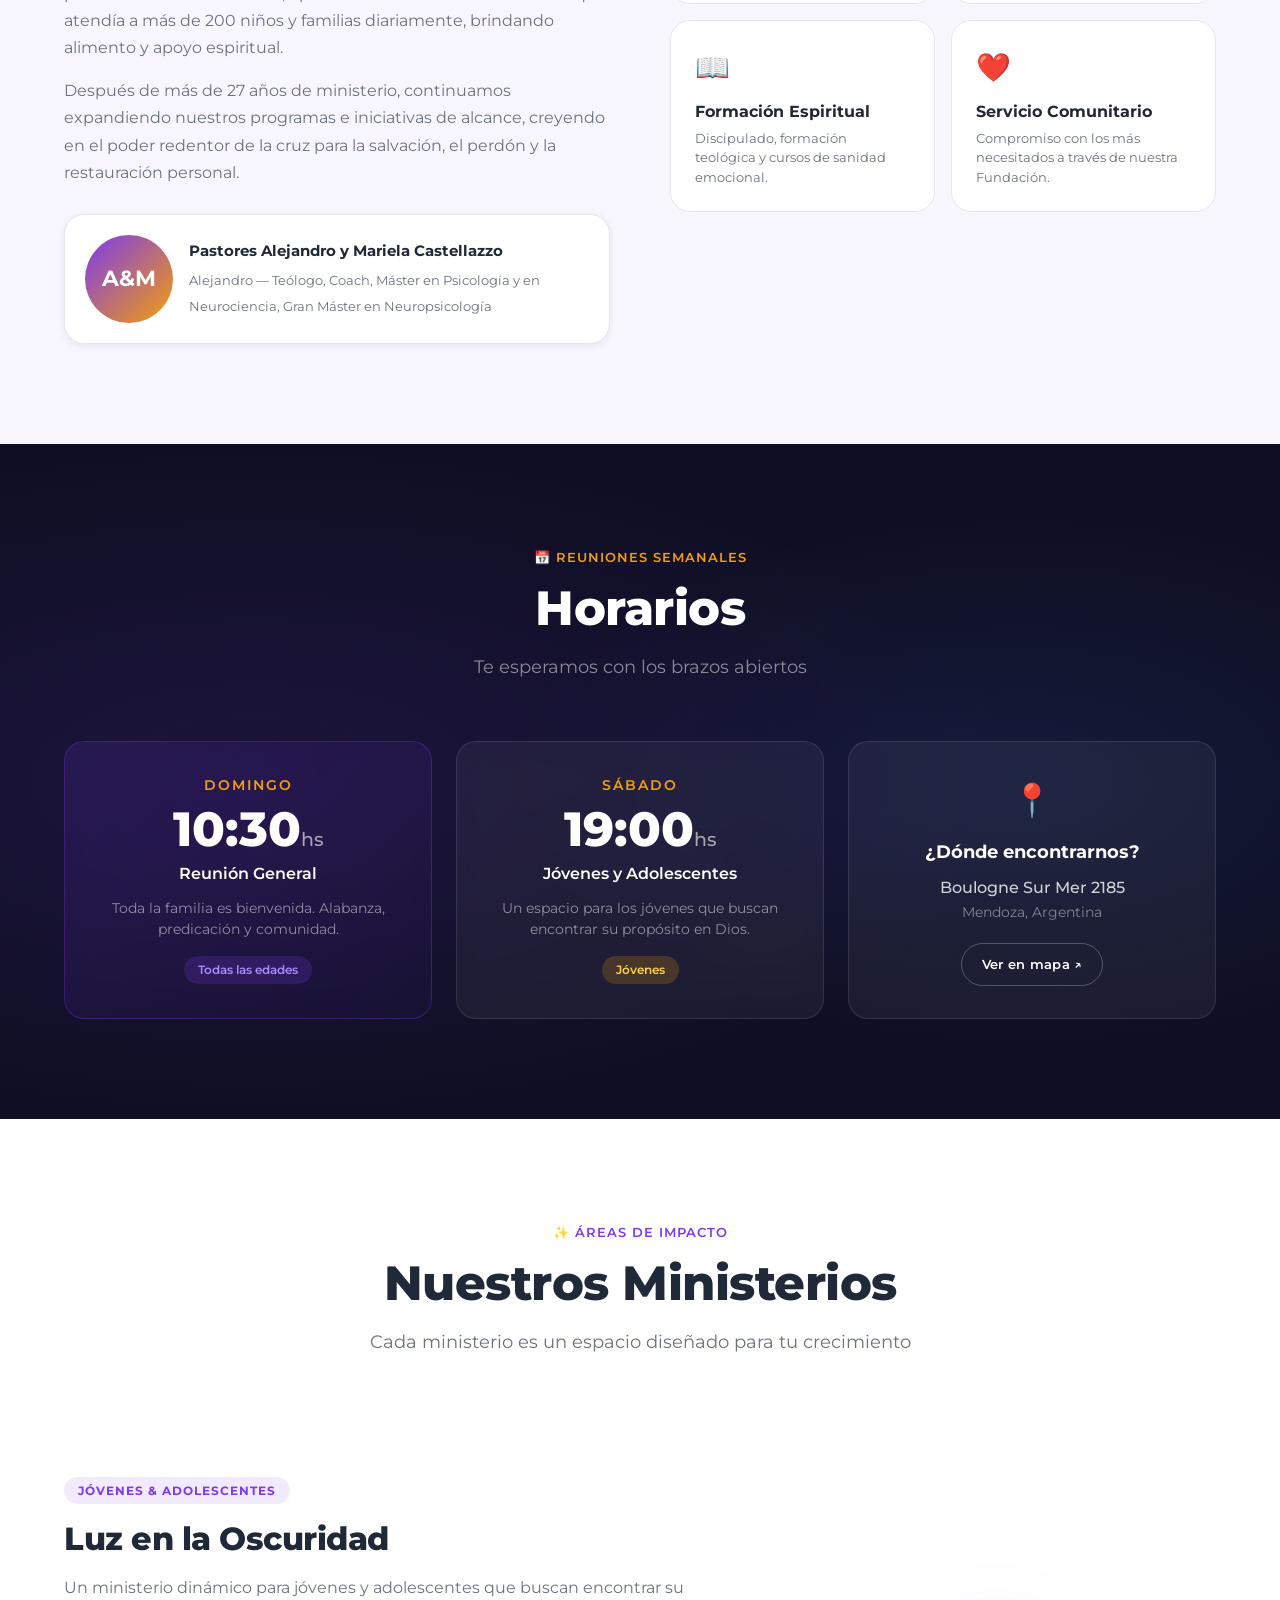
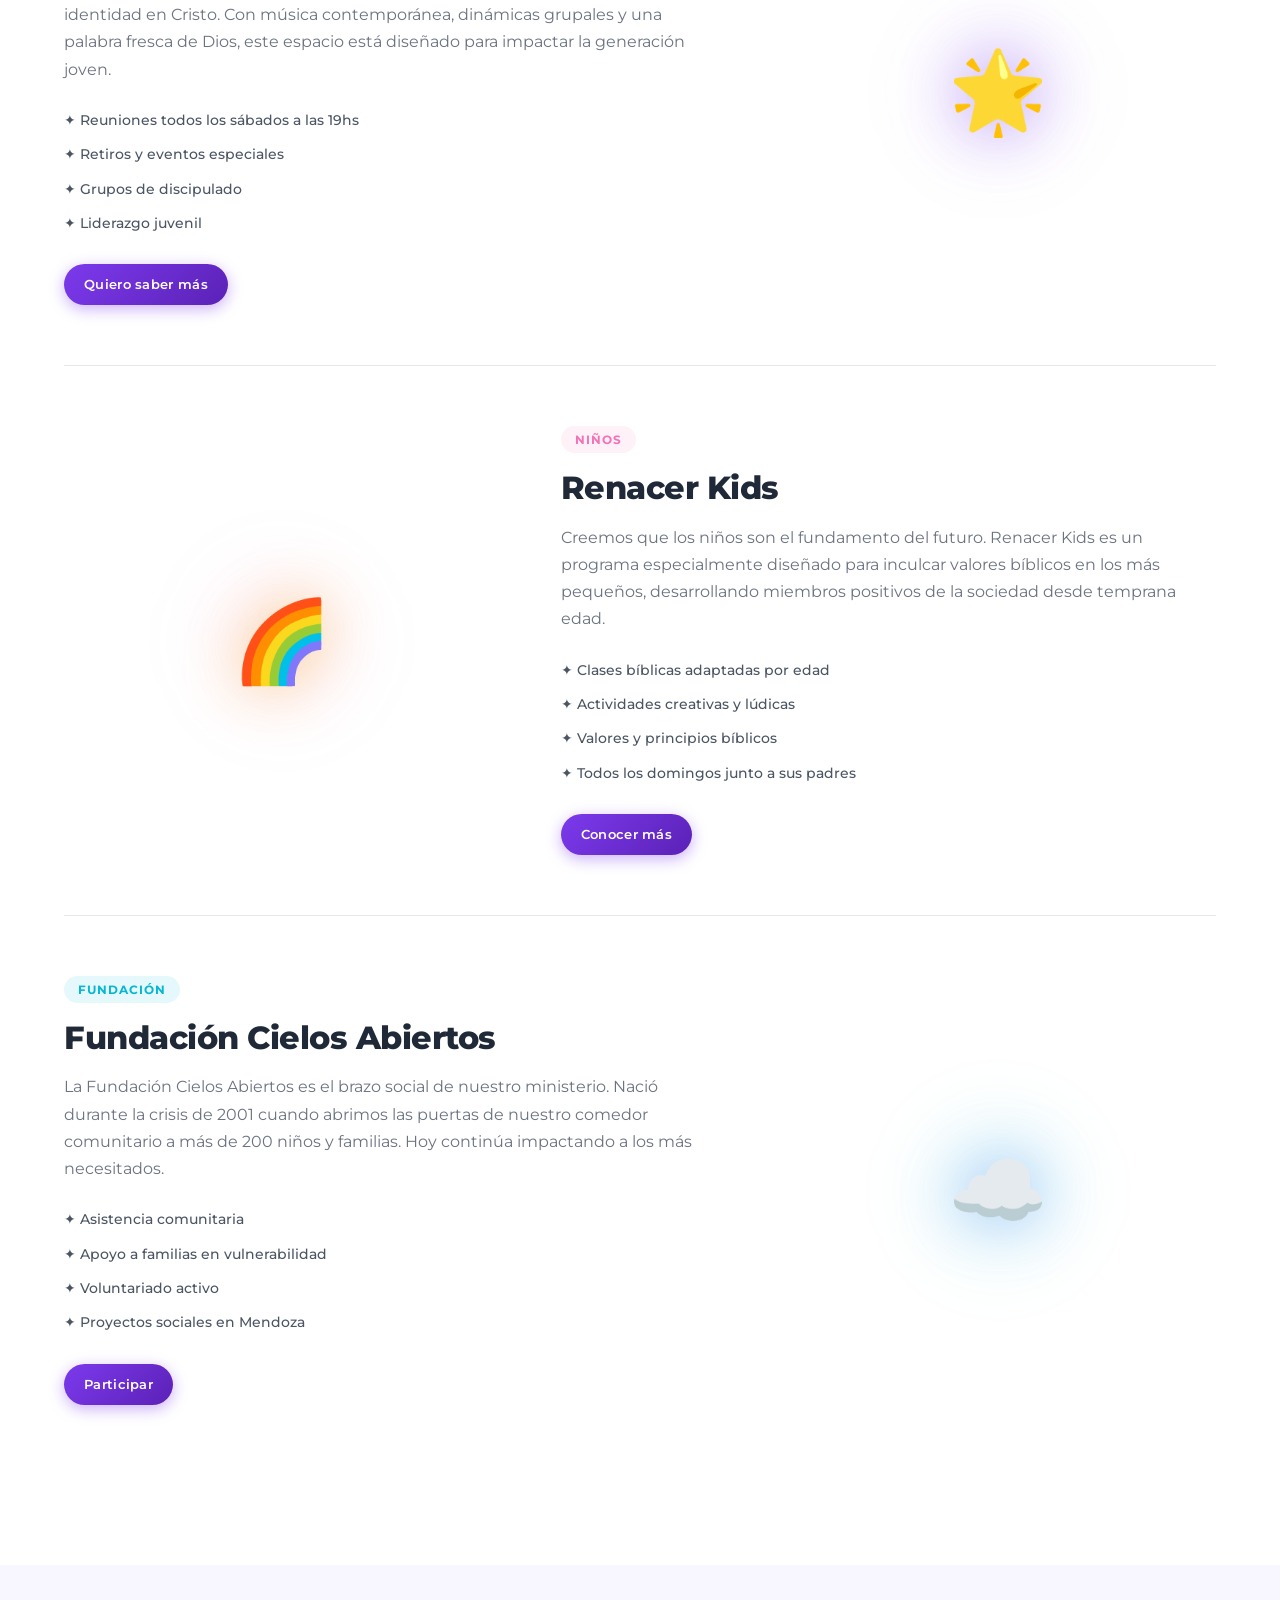
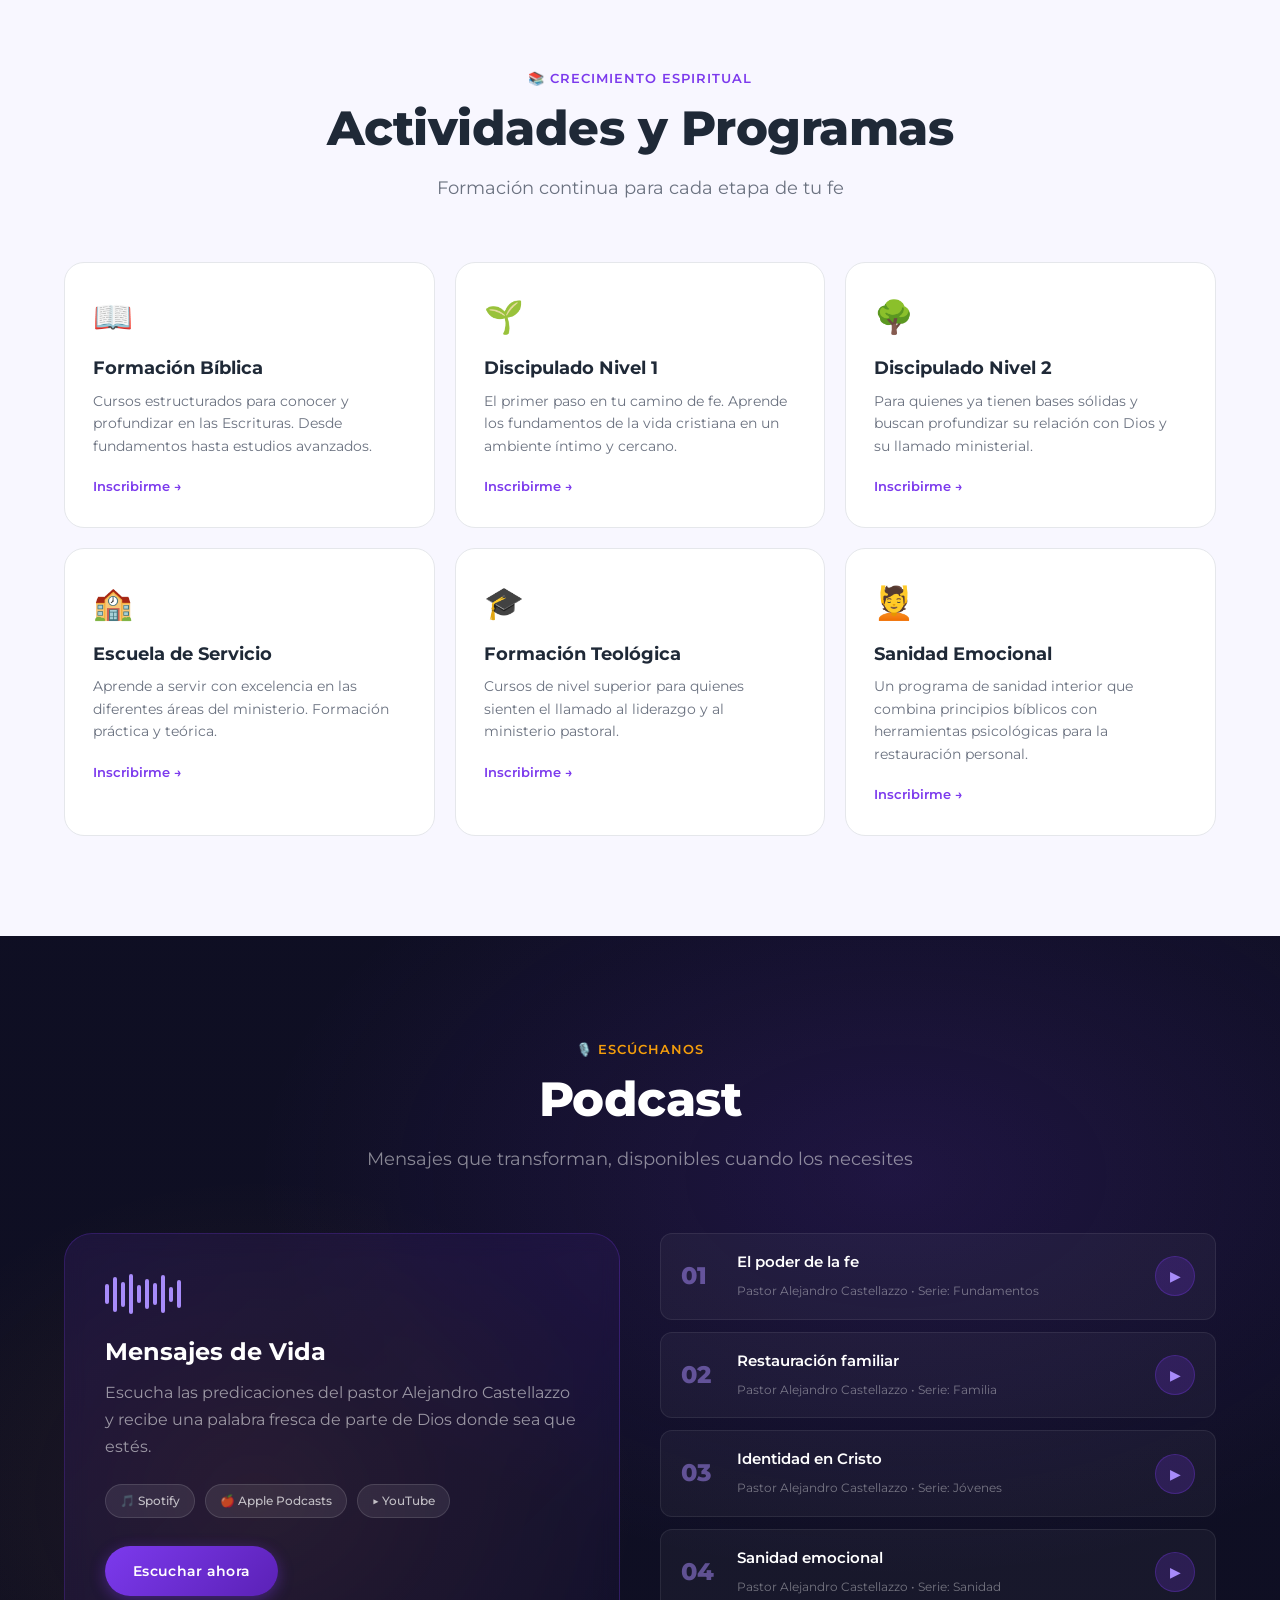
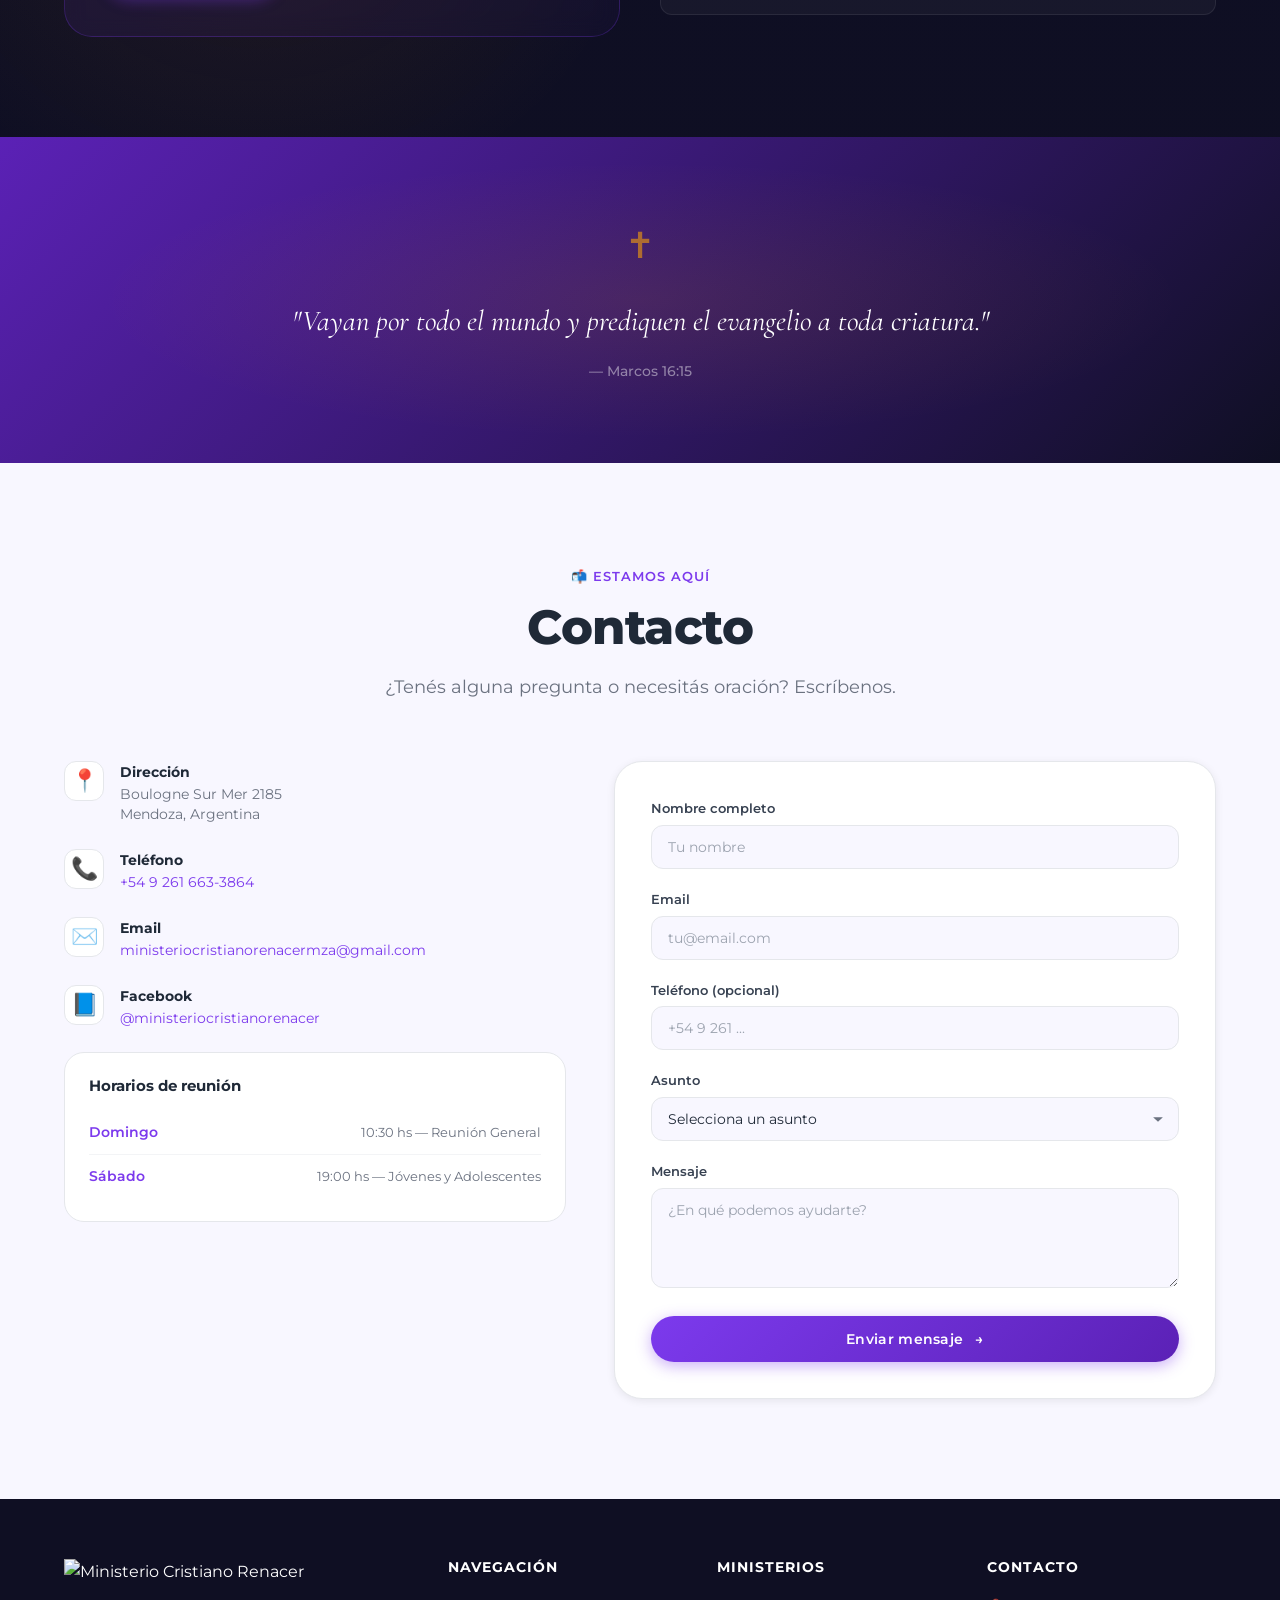
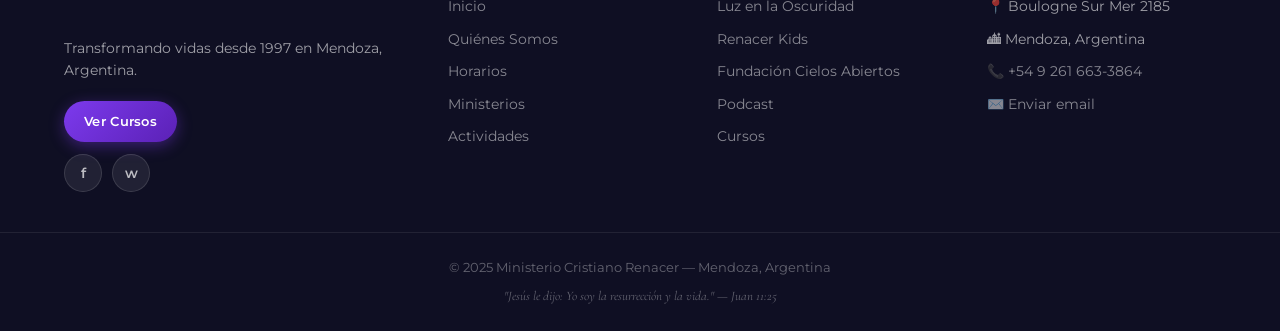
==== commit a7daba52: "feat: landing Anatomia de un Cambio Verdadero + menu de cursos - anatomia.html: landing del libro y " ====
--- a/index.html
+++ b/index.html
@@ -44,7 +44,14 @@
           </ul>
         </li>
         <li><a href="#actividades" class="nav-link">Actividades</a></li>
-        <li><a href="cursos.html" class="nav-link">Cursos</a></li>
+        <li class="nav-dropdown">
+          <a href="cursos.html" class="nav-link">Cursos <span class="chevron">▾</span></a>
+          <ul class="dropdown-menu">
+            <li><a href="cursos.html">Todos los cursos</a></li>
+            <li><a href="herencia.html">Sanando la Herencia</a></li>
+            <li><a href="anatomia.html">Anatomía de un Cambio Verdadero</a></li>
+          </ul>
+        </li>
         <li><a href="#podcast" class="nav-link">Podcast</a></li>
         <li><a href="#contacto" class="nav-link nav-cta">Contacto</a></li>
       </ul>
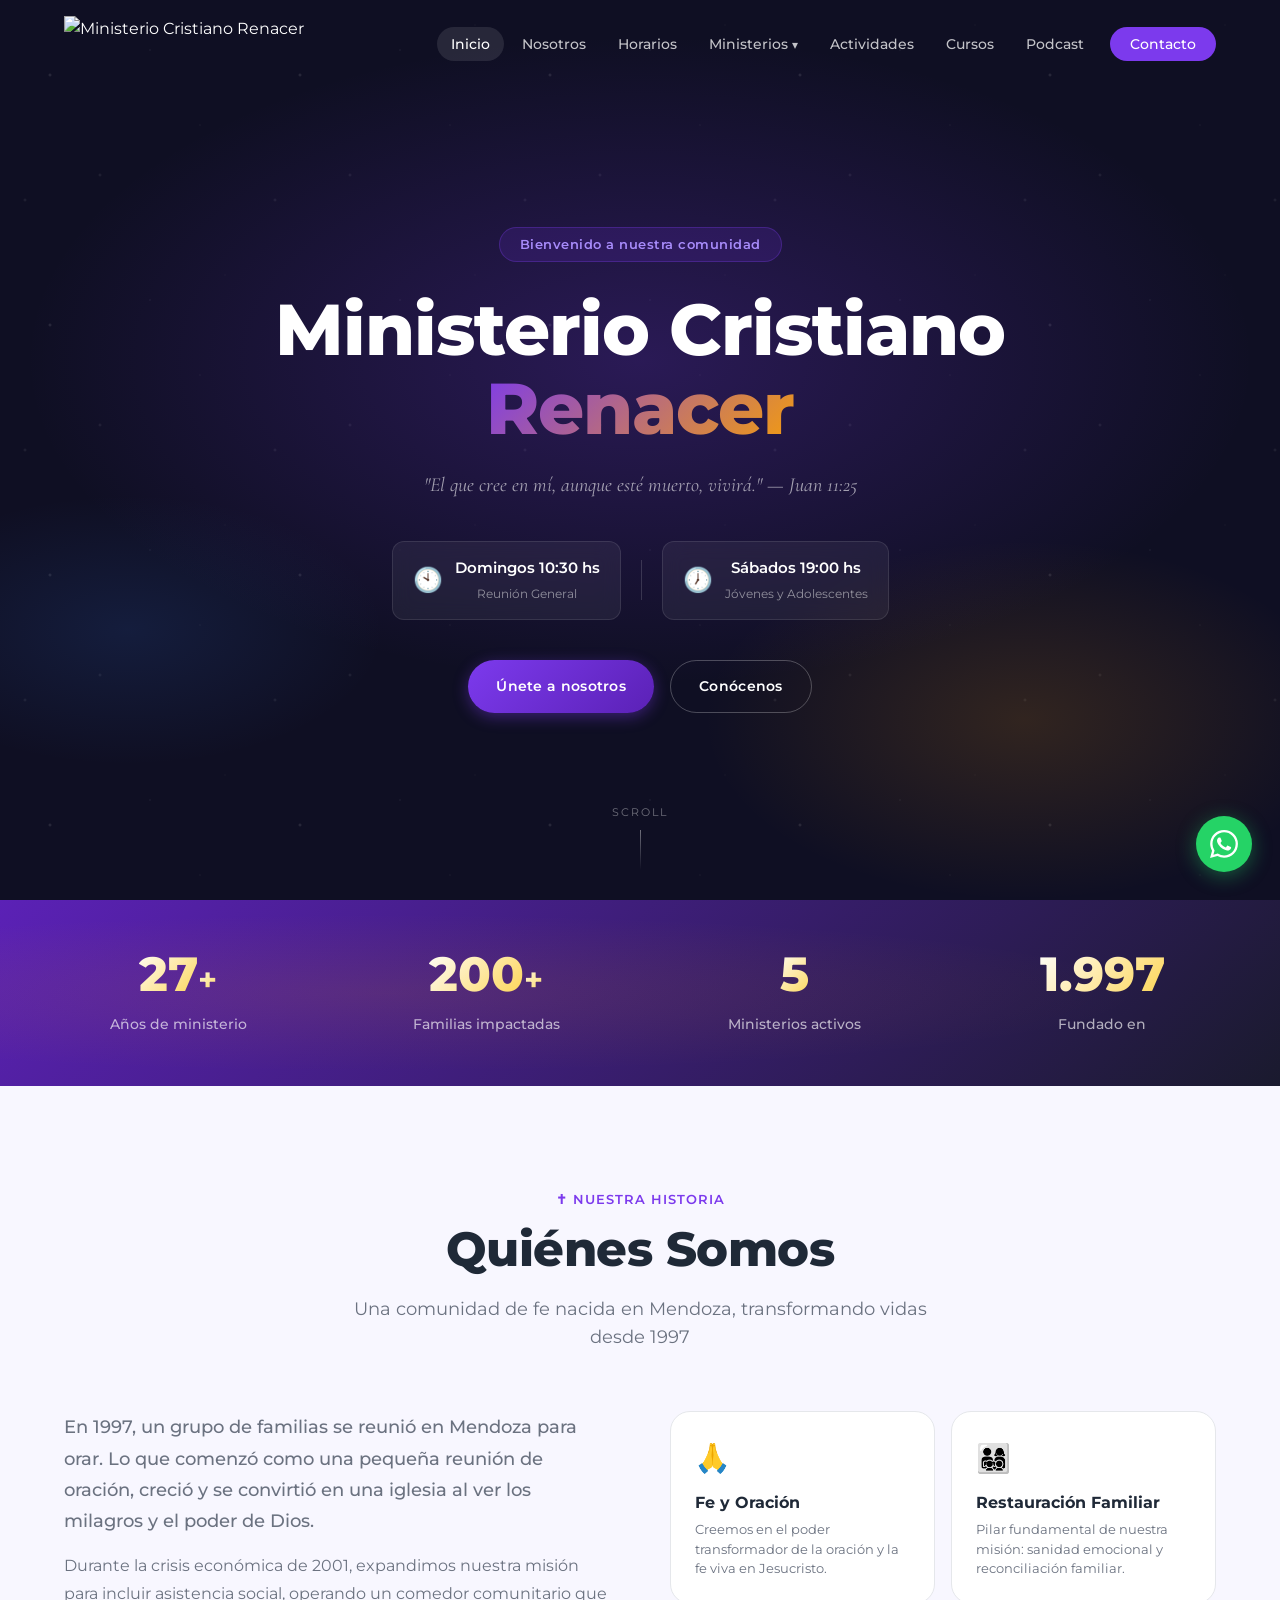
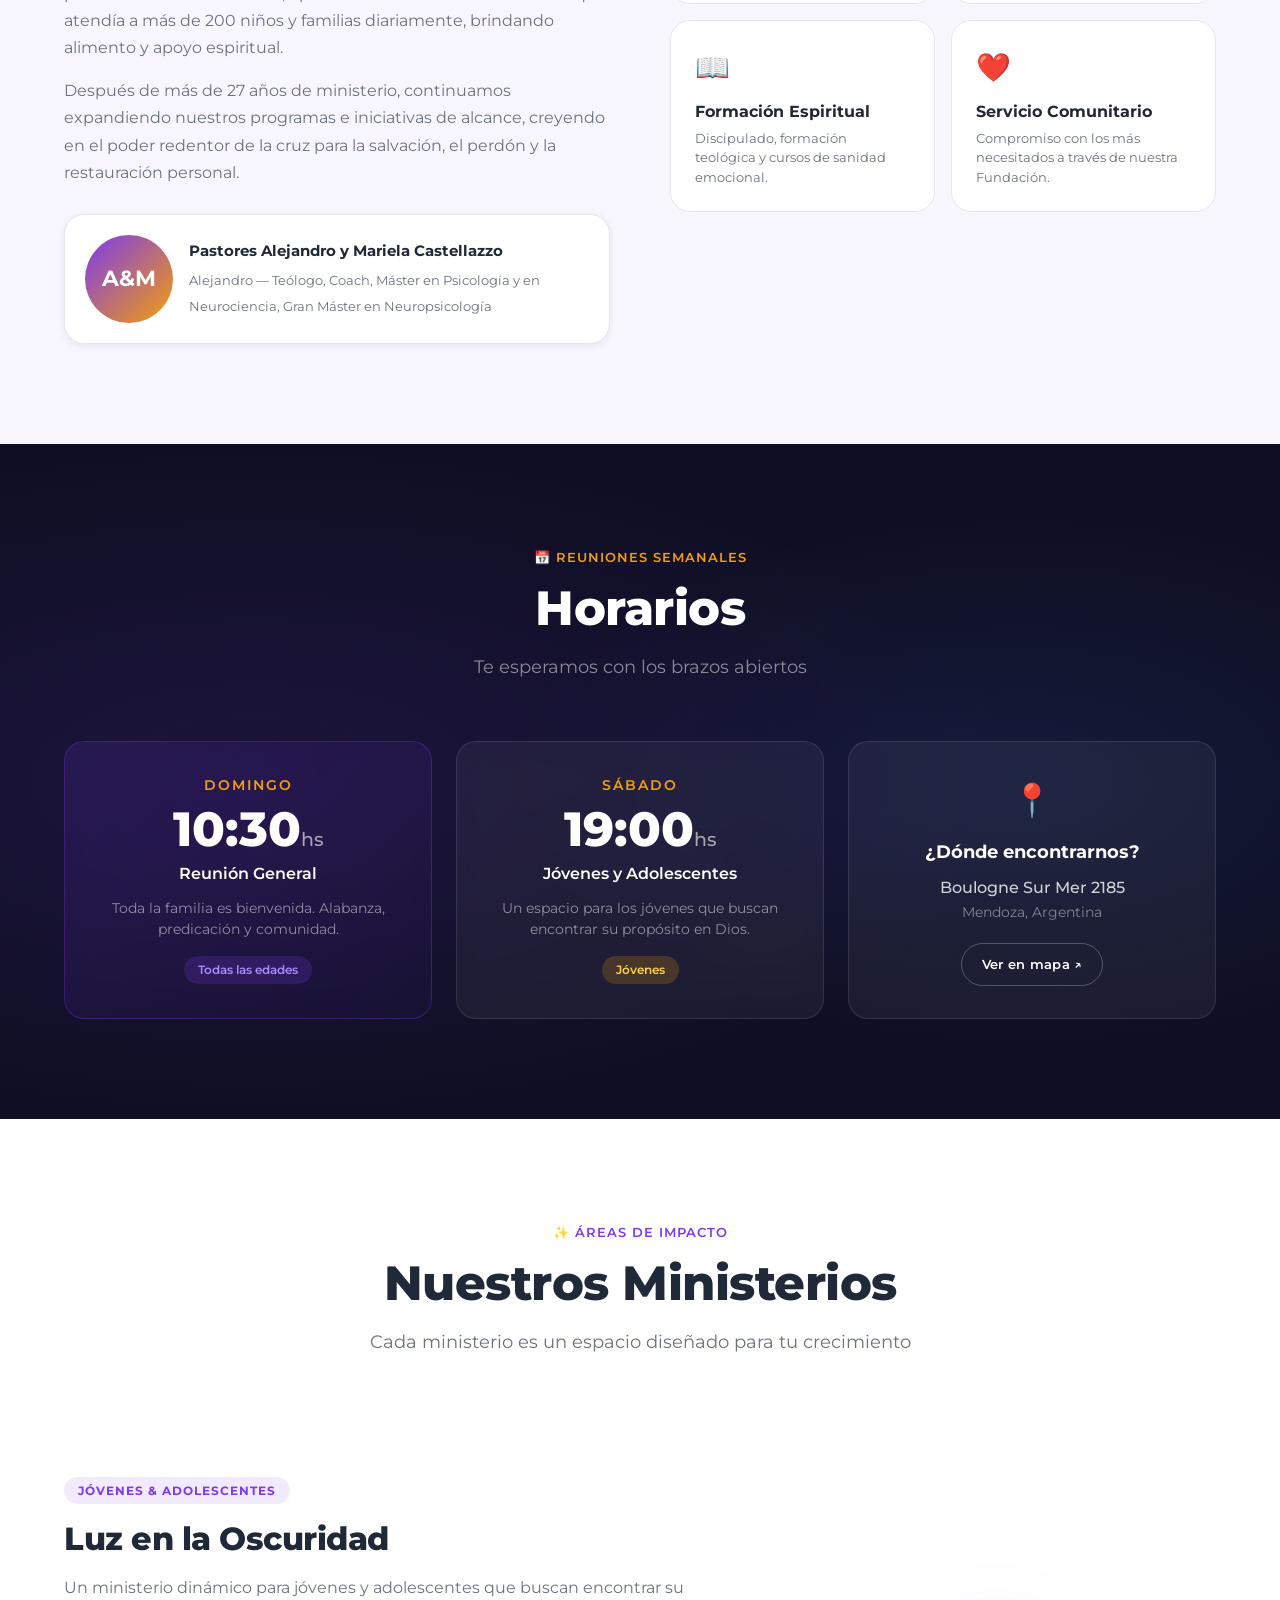
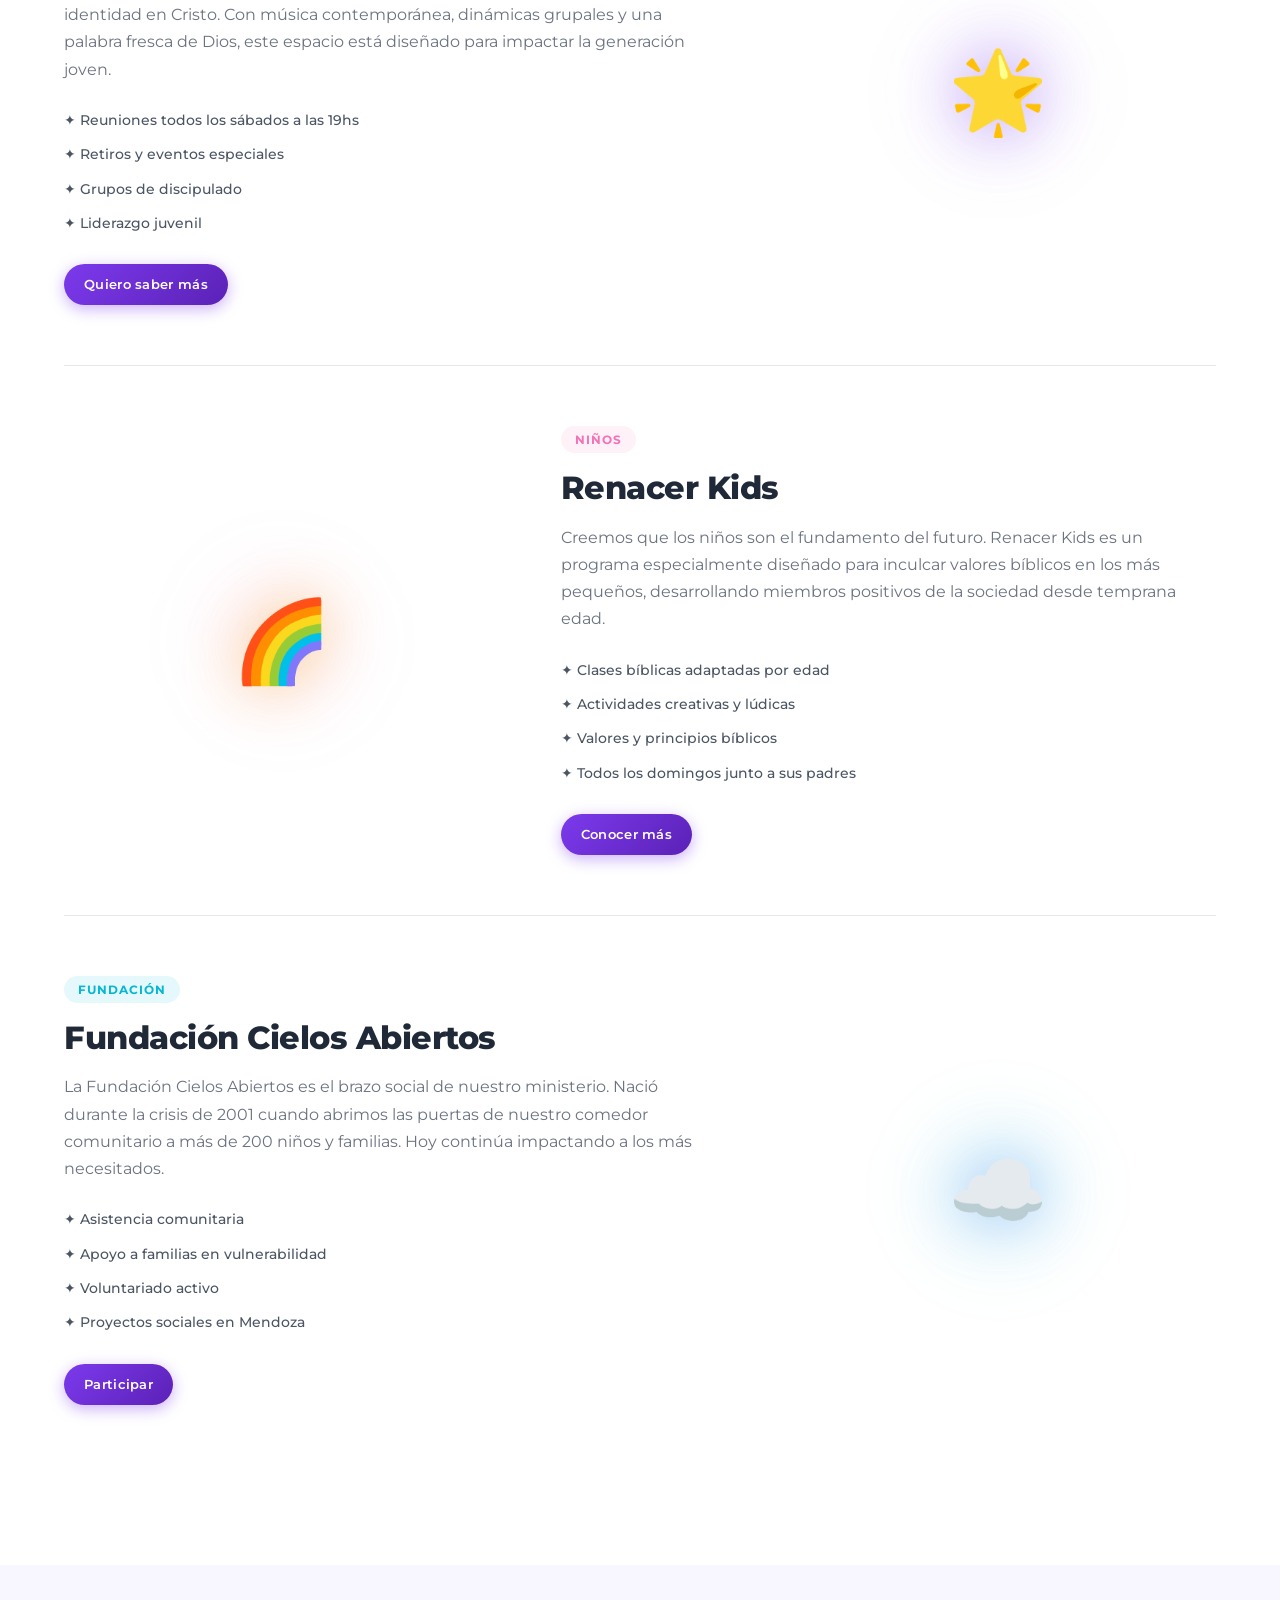
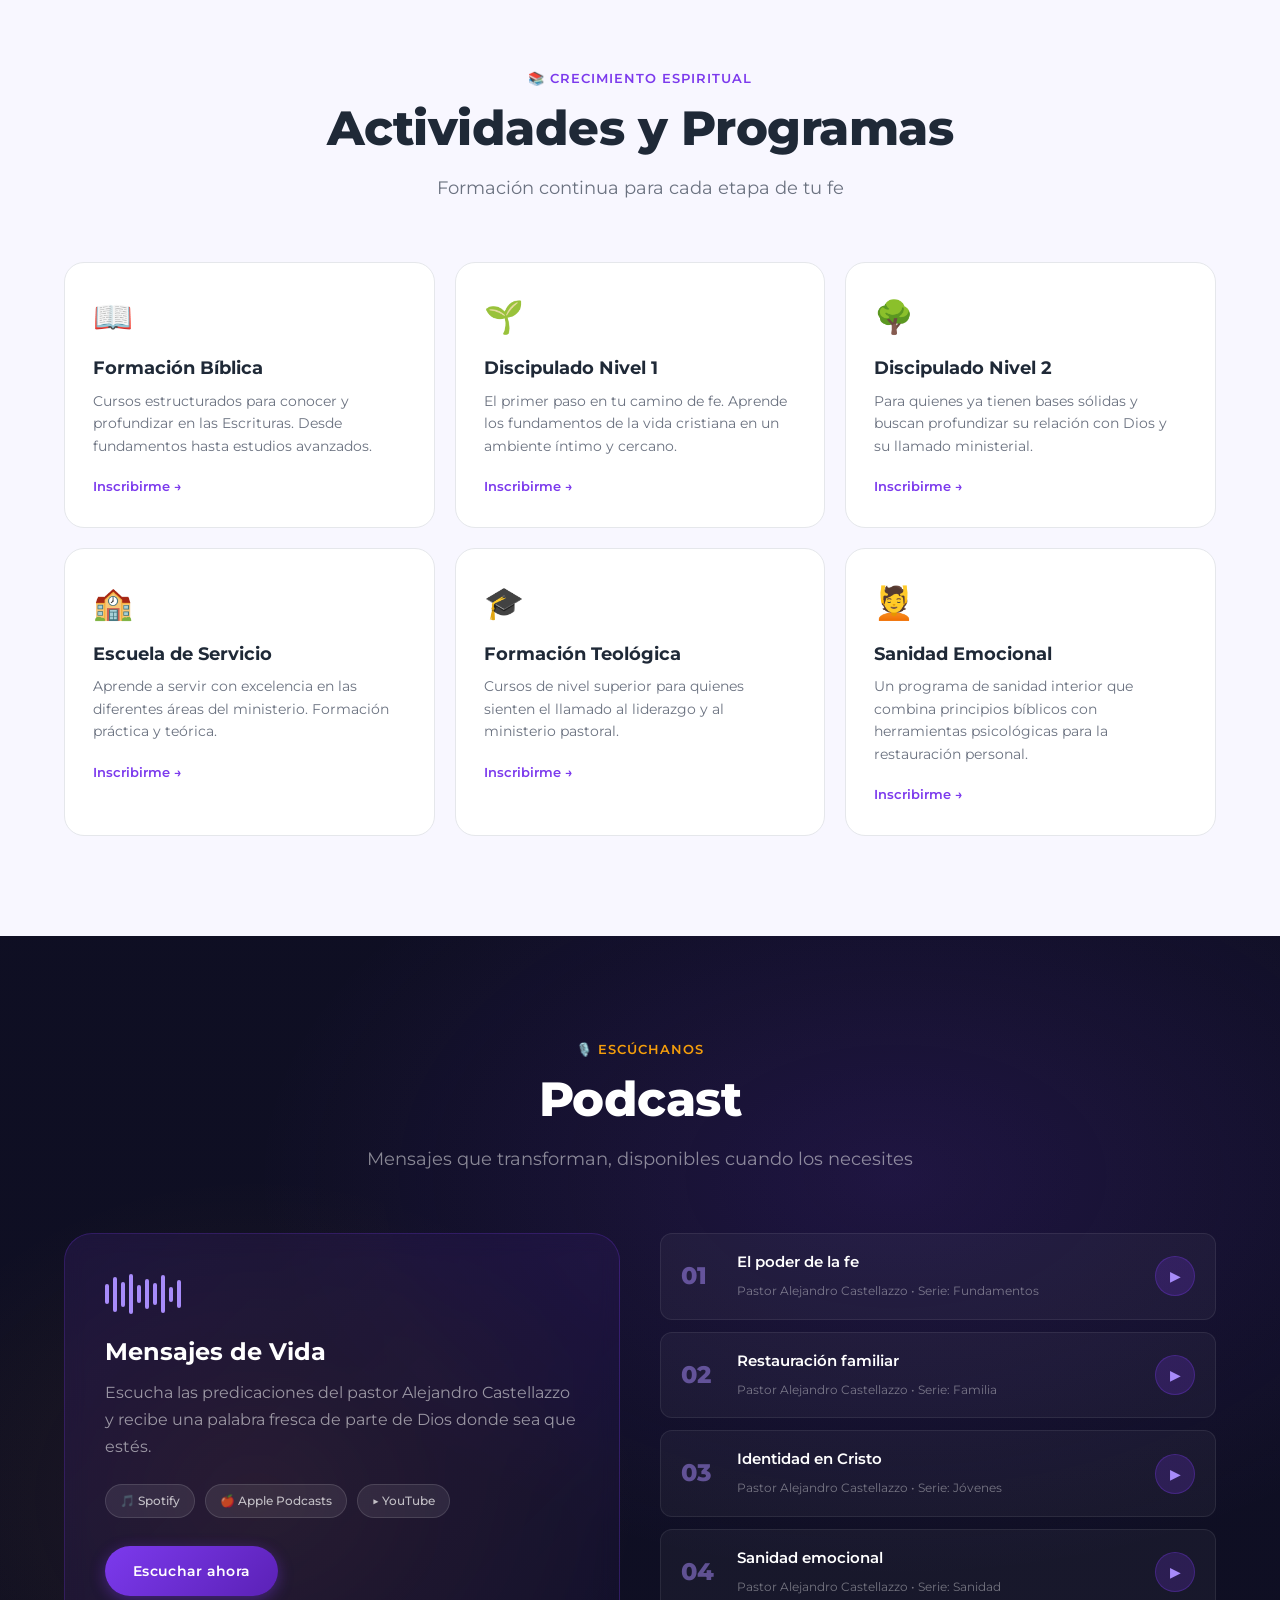
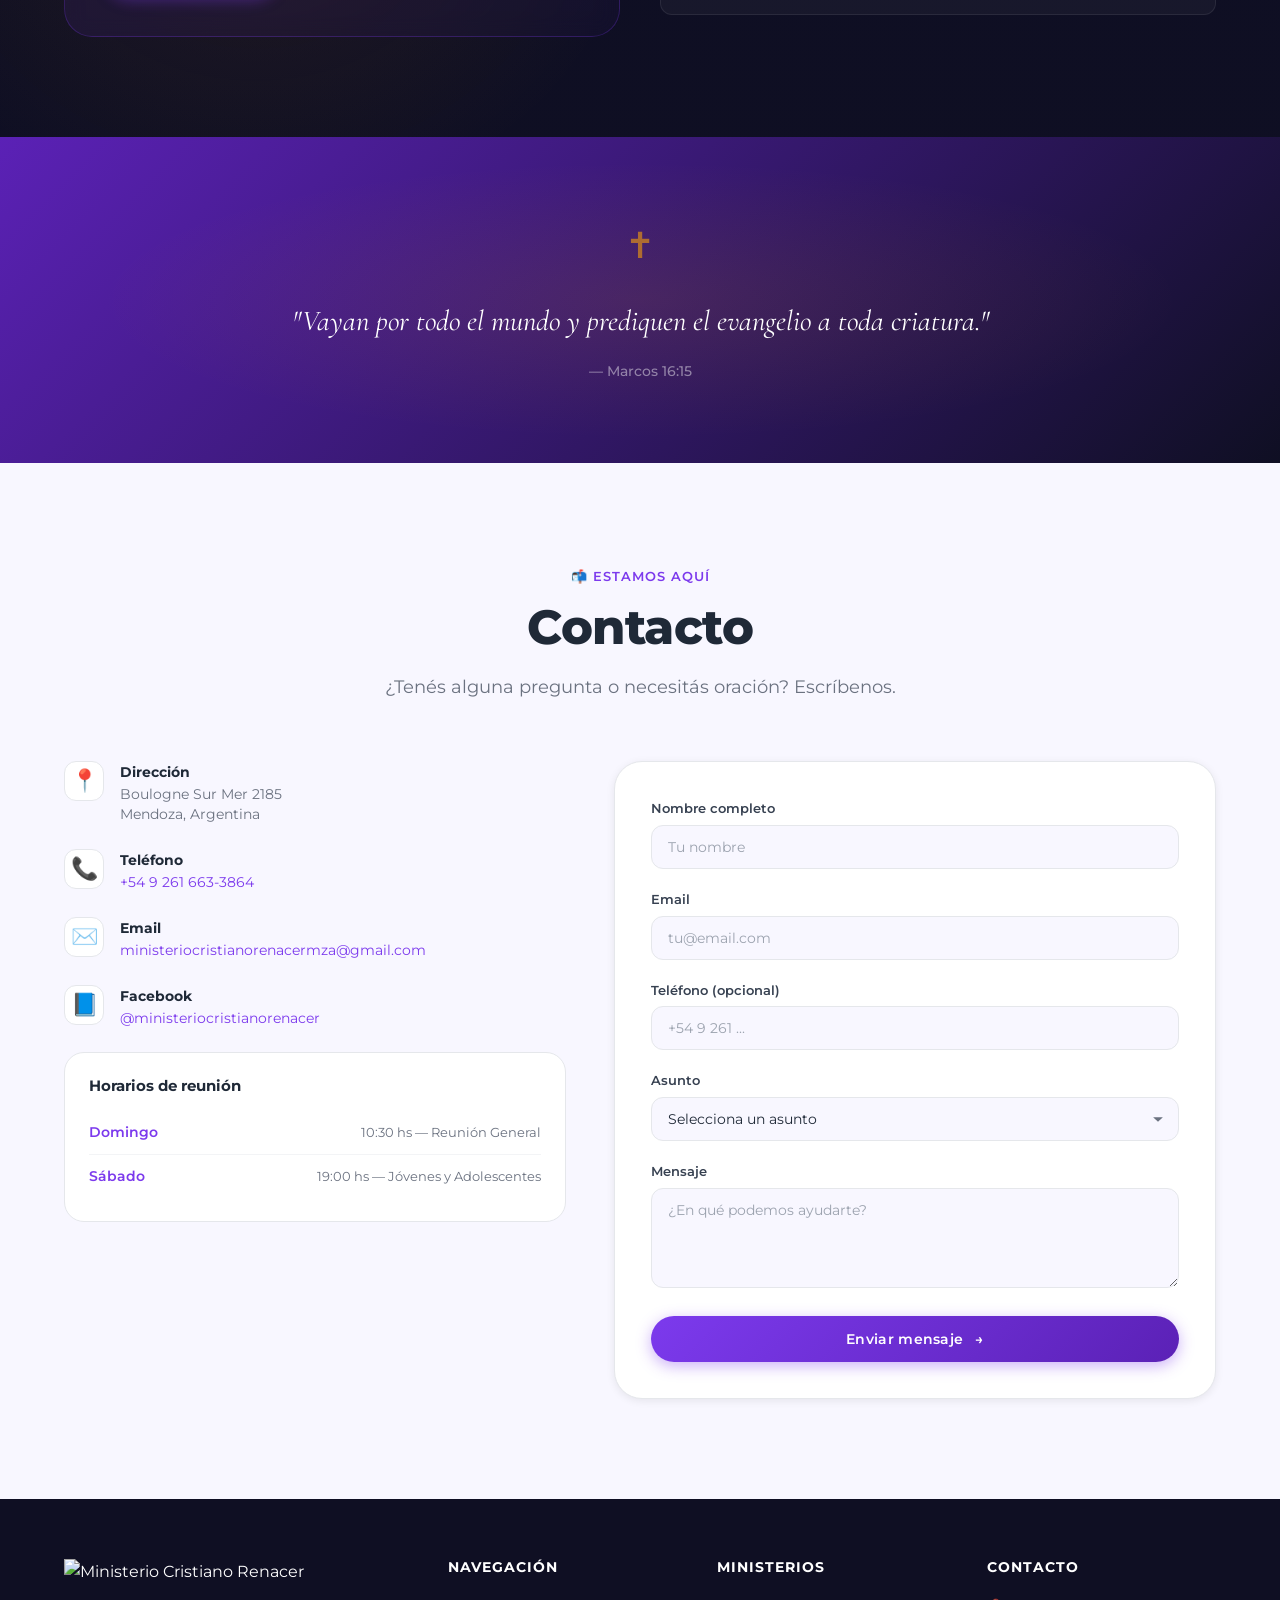
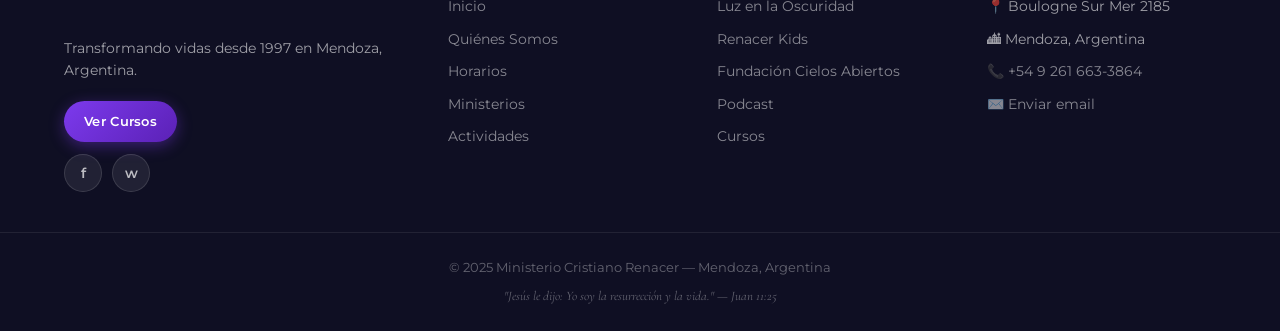
==== commit a8cb466a: "fix: enlaces de WhatsApp apuntan al asistente (+54 9 261 768-9210) Co-Authored-By: Claude Fable 5.2 " ====
--- a/index.html
+++ b/index.html
@@ -44,14 +44,7 @@
           </ul>
         </li>
         <li><a href="#actividades" class="nav-link">Actividades</a></li>
-        <li class="nav-dropdown">
-          <a href="cursos.html" class="nav-link">Cursos <span class="chevron">▾</span></a>
-          <ul class="dropdown-menu">
-            <li><a href="cursos.html">Todos los cursos</a></li>
-            <li><a href="herencia.html">Sanando la Herencia</a></li>
-            <li><a href="anatomia.html">Anatomía de un Cambio Verdadero</a></li>
-          </ul>
-        </li>
+        <li><a href="cursos.html" class="nav-link">Cursos</a></li>
         <li><a href="#podcast" class="nav-link">Podcast</a></li>
         <li><a href="#contacto" class="nav-link nav-cta">Contacto</a></li>
       </ul>
@@ -537,7 +530,7 @@
         <a href="cursos.html" class="btn btn-primary btn-sm" style="margin-bottom:12px;">Ver Cursos</a>
         <div class="footer-social">
           <a href="https://web.facebook.com/ministeriocristianorenacer" target="_blank" rel="noopener" aria-label="Facebook" class="social-btn">f</a>
-          <a href="https://wa.me/5492616633864" target="_blank" rel="noopener" aria-label="WhatsApp" class="social-btn">w</a>
+          <a href="https://wa.me/5492617689210" target="_blank" rel="noopener" aria-label="WhatsApp" class="social-btn">w</a>
         </div>
       </div>
 
@@ -581,7 +574,7 @@
   </footer>
 
   <!-- WhatsApp Floating Button -->
-  <a href="https://wa.me/5492616633864" target="_blank" rel="noopener" class="whatsapp-float" aria-label="Contactar por WhatsApp">
+  <a href="https://wa.me/5492617689210" target="_blank" rel="noopener" class="whatsapp-float" aria-label="Contactar por WhatsApp">
     <svg viewBox="0 0 24 24" fill="currentColor"><path d="M17.472 14.382c-.297-.149-1.758-.867-2.03-.967-.273-.099-.471-.148-.67.15-.197.297-.767.966-.94 1.164-.173.199-.347.223-.644.075-.297-.15-1.255-.463-2.39-1.475-.883-.788-1.48-1.761-1.653-2.059-.173-.297-.018-.458.13-.606.134-.133.298-.347.446-.52.149-.174.198-.298.298-.497.099-.198.05-.371-.025-.52-.075-.149-.669-1.612-.916-2.207-.242-.579-.487-.5-.669-.51-.173-.008-.371-.01-.57-.01-.198 0-.52.074-.792.372-.272.297-1.04 1.016-1.04 2.479 0 1.462 1.065 2.875 1.213 3.074.149.198 2.096 3.2 5.077 4.487.709.306 1.262.489 1.694.625.712.227 1.36.195 1.871.118.571-.085 1.758-.719 2.006-1.413.248-.694.248-1.289.173-1.413-.074-.124-.272-.198-.57-.347m-5.421 7.403h-.004a9.87 9.87 0 01-5.031-1.378l-.361-.214-3.741.982.998-3.648-.235-.374a9.86 9.86 0 01-1.51-5.26c.001-5.45 4.436-9.884 9.888-9.884 2.64 0 5.122 1.03 6.988 2.898a9.825 9.825 0 012.893 6.994c-.003 5.45-4.437 9.884-9.885 9.884m8.413-18.297A11.815 11.815 0 0012.05 0C5.495 0 .16 5.335.157 11.892c0 2.096.547 4.142 1.588 5.945L.057 24l6.305-1.654a11.882 11.882 0 005.683 1.448h.005c6.554 0 11.89-5.335 11.893-11.893a11.821 11.821 0 00-3.48-8.413z"/></svg>
   </a>
 
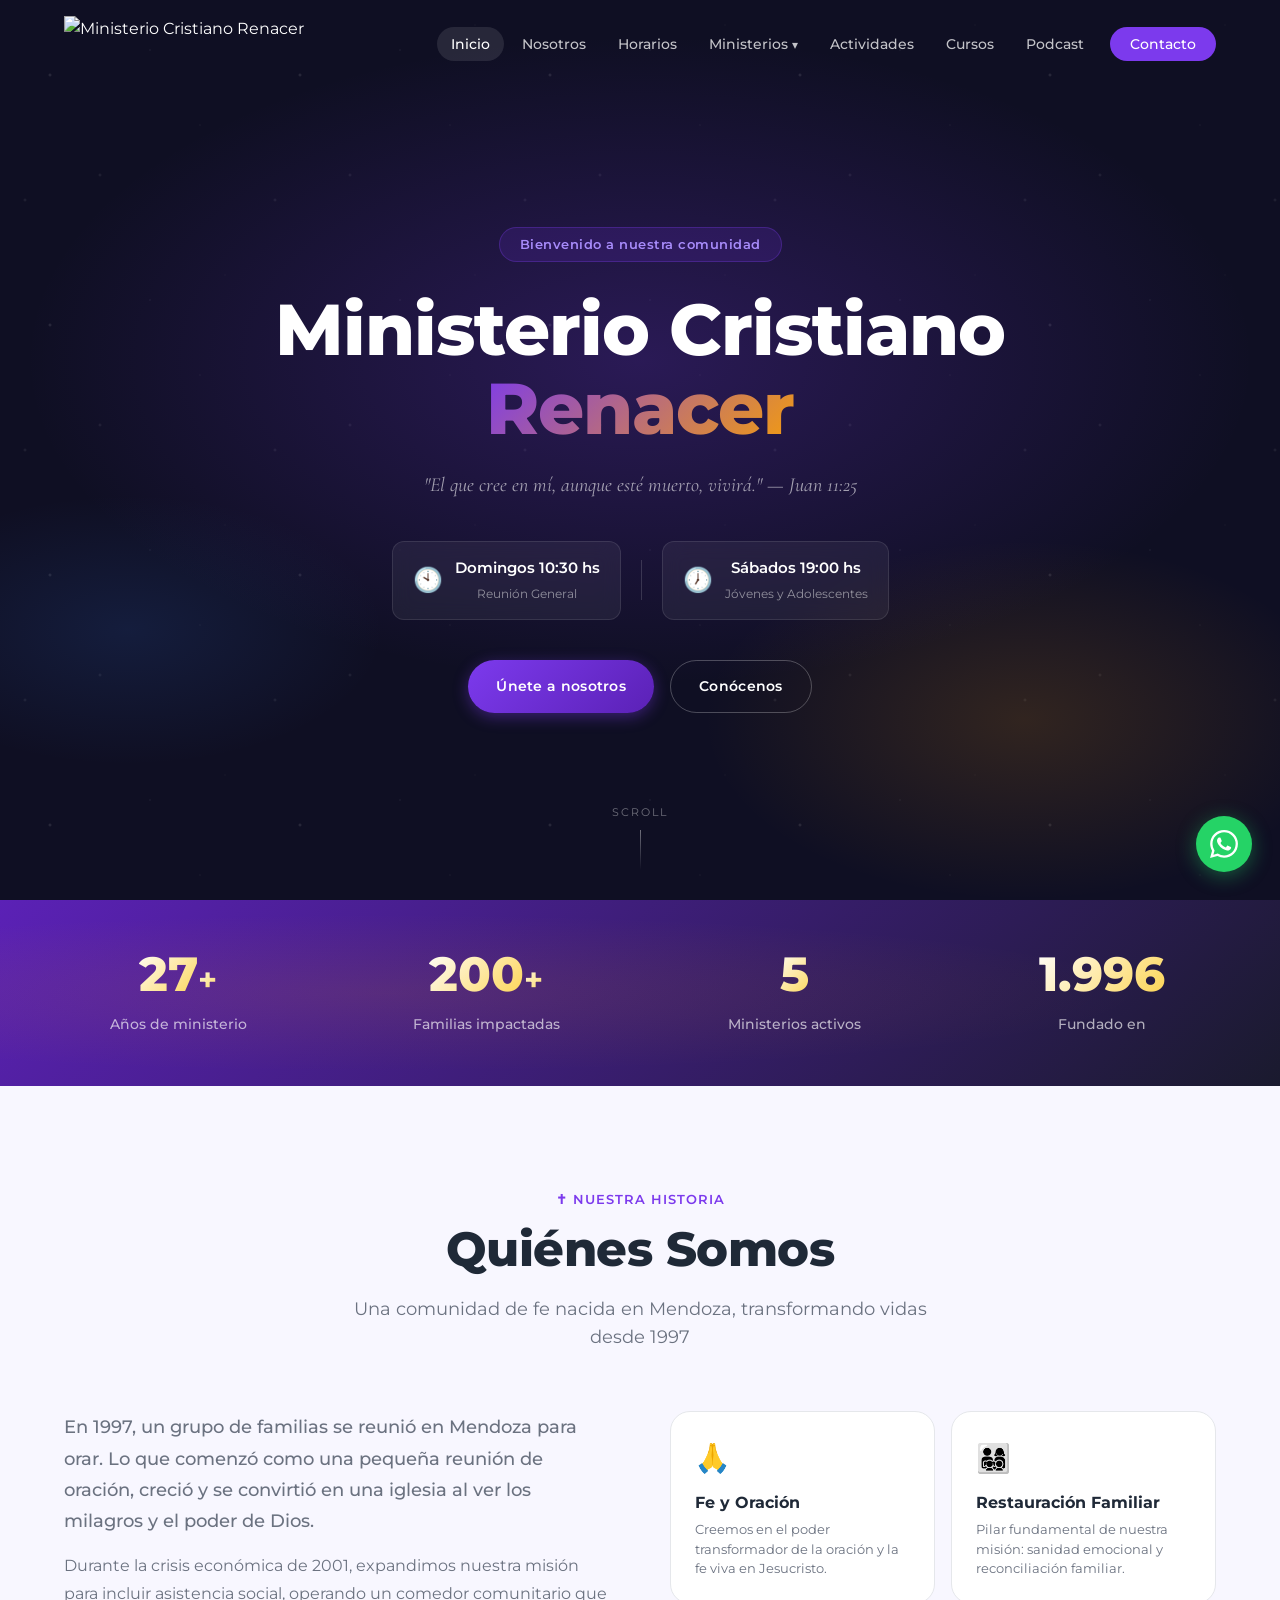
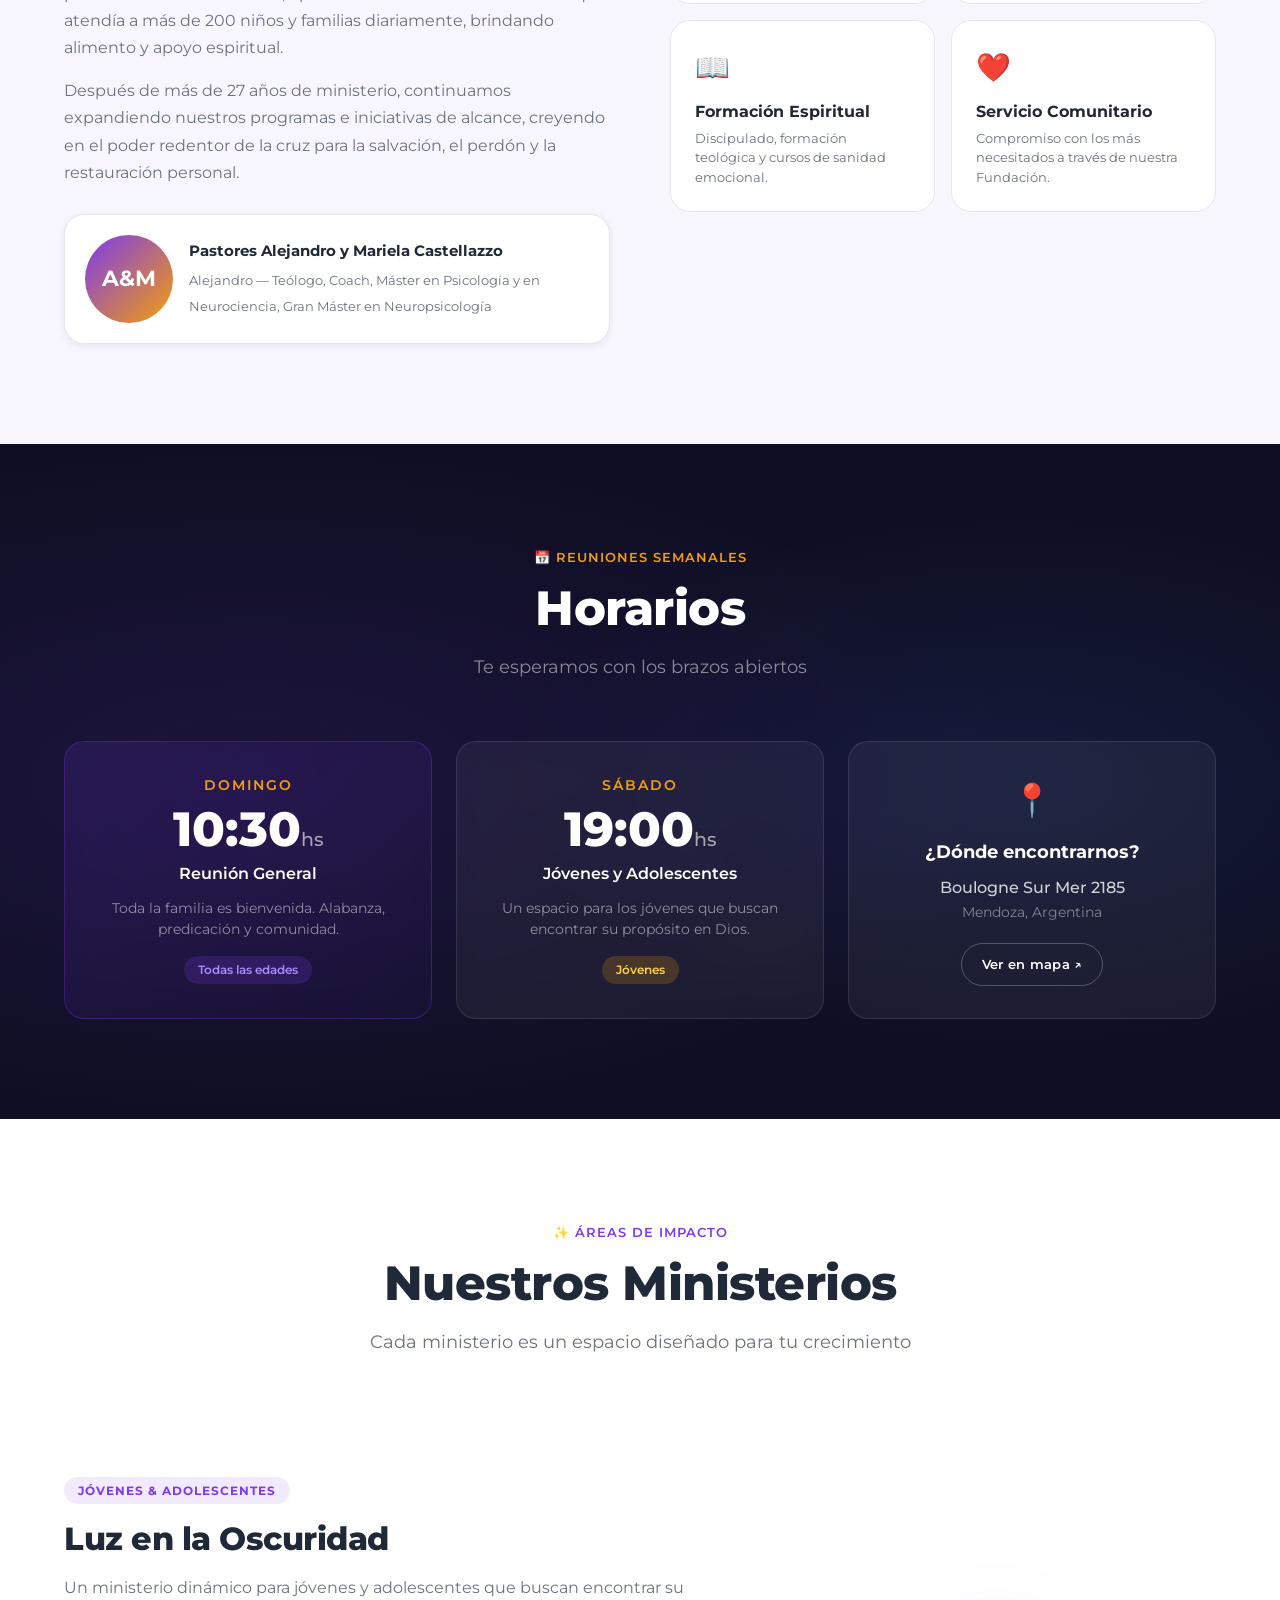
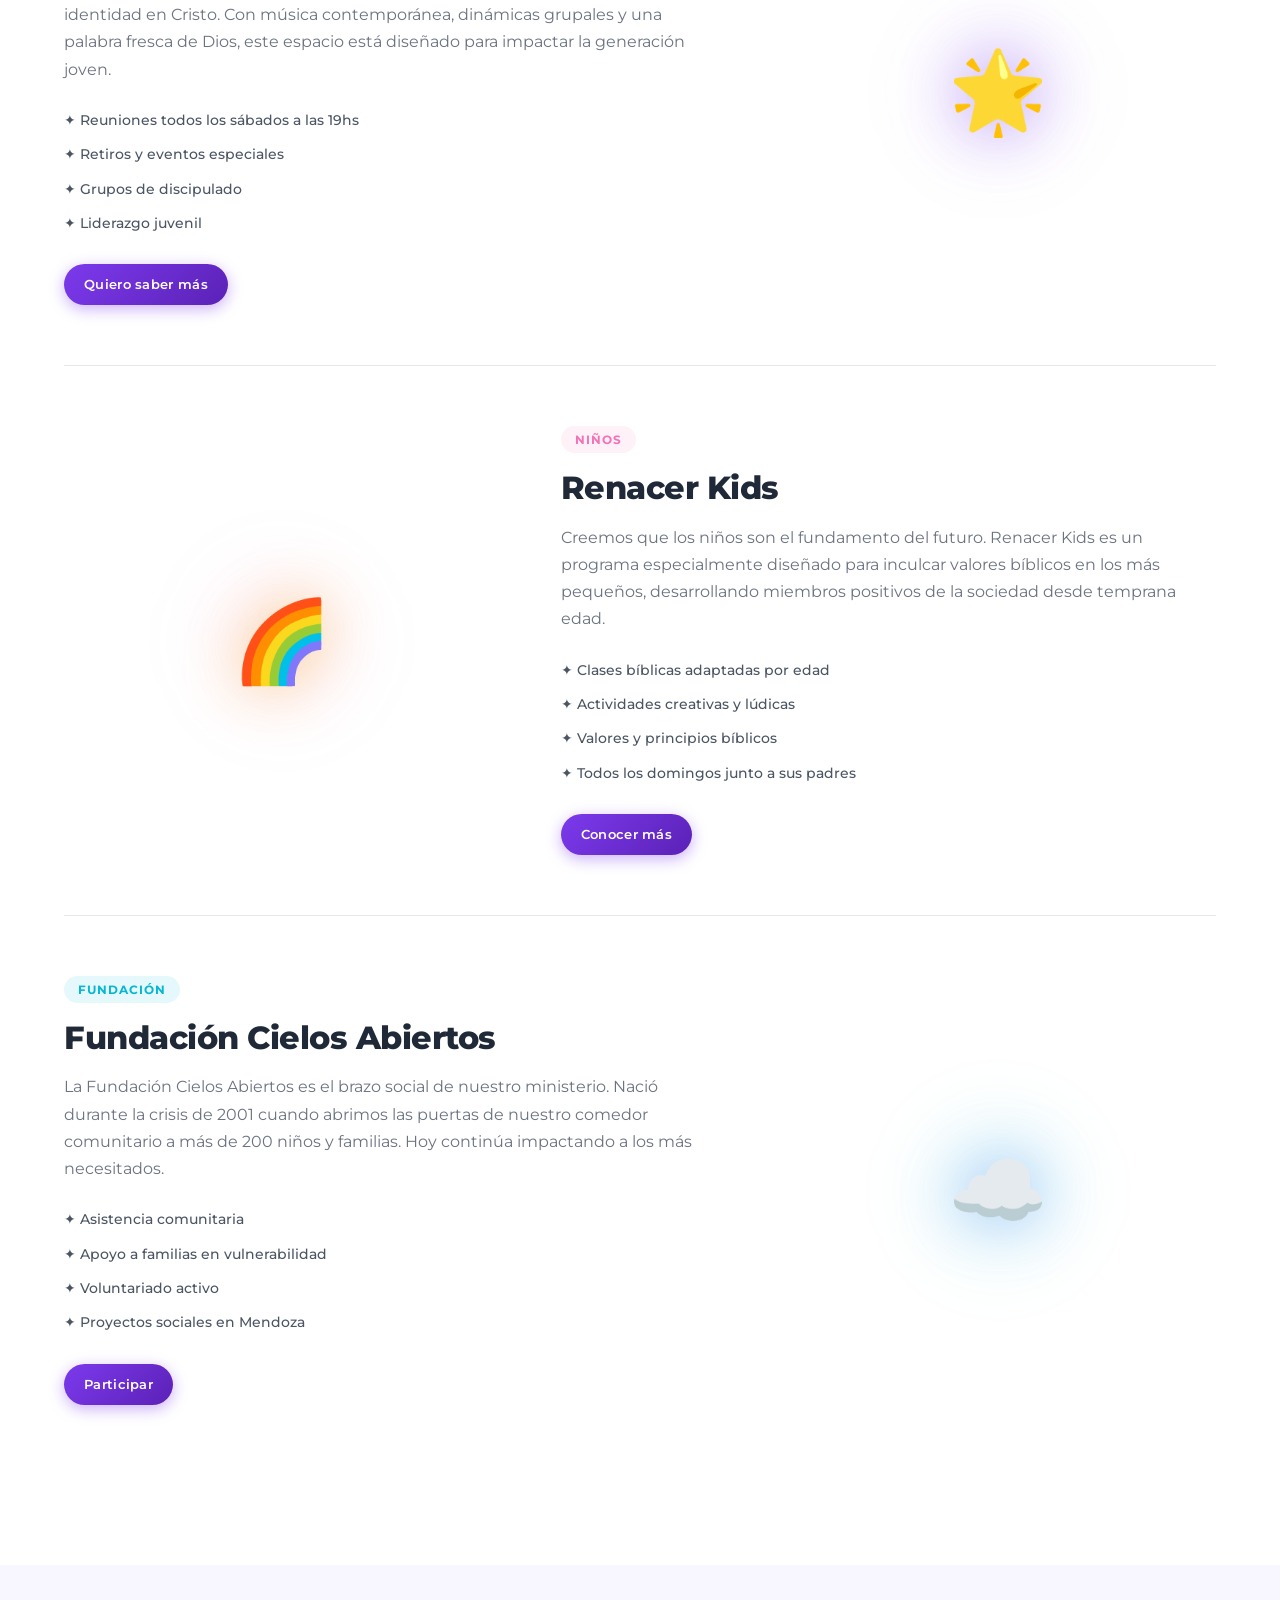
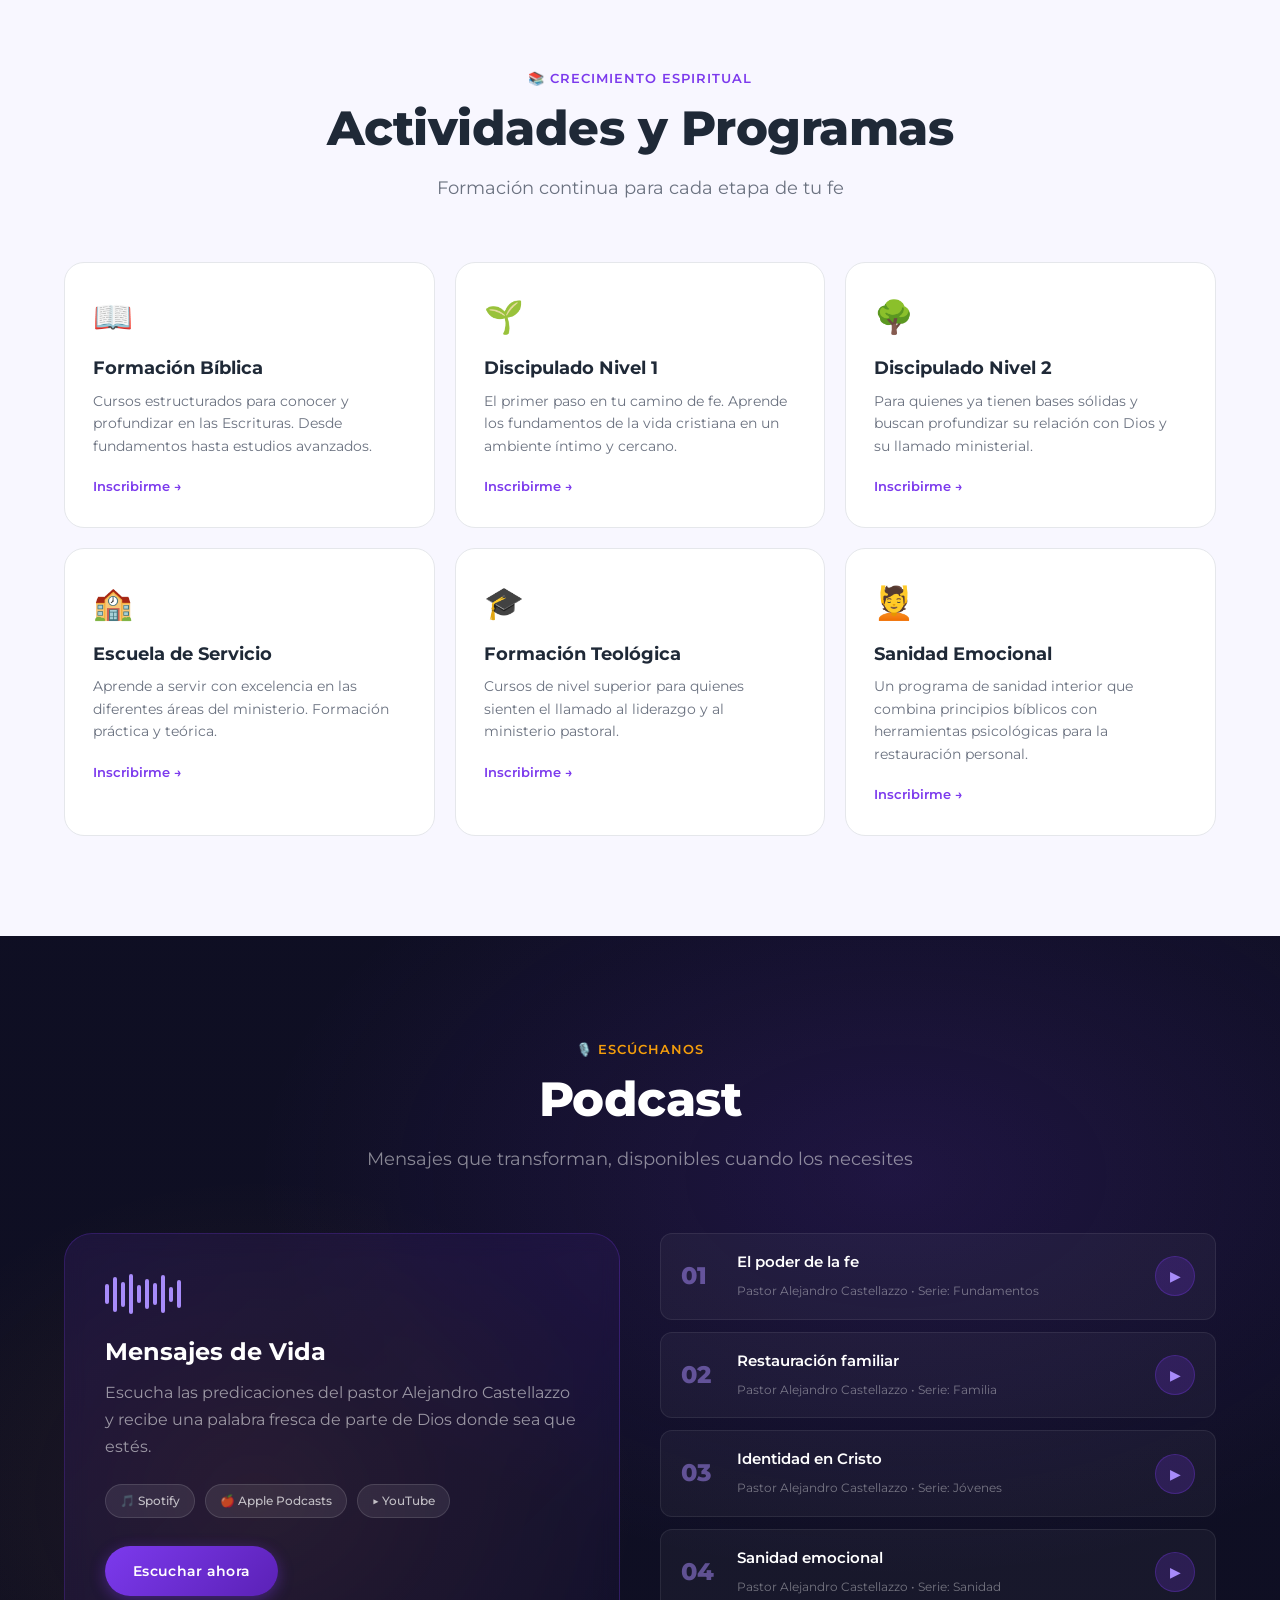
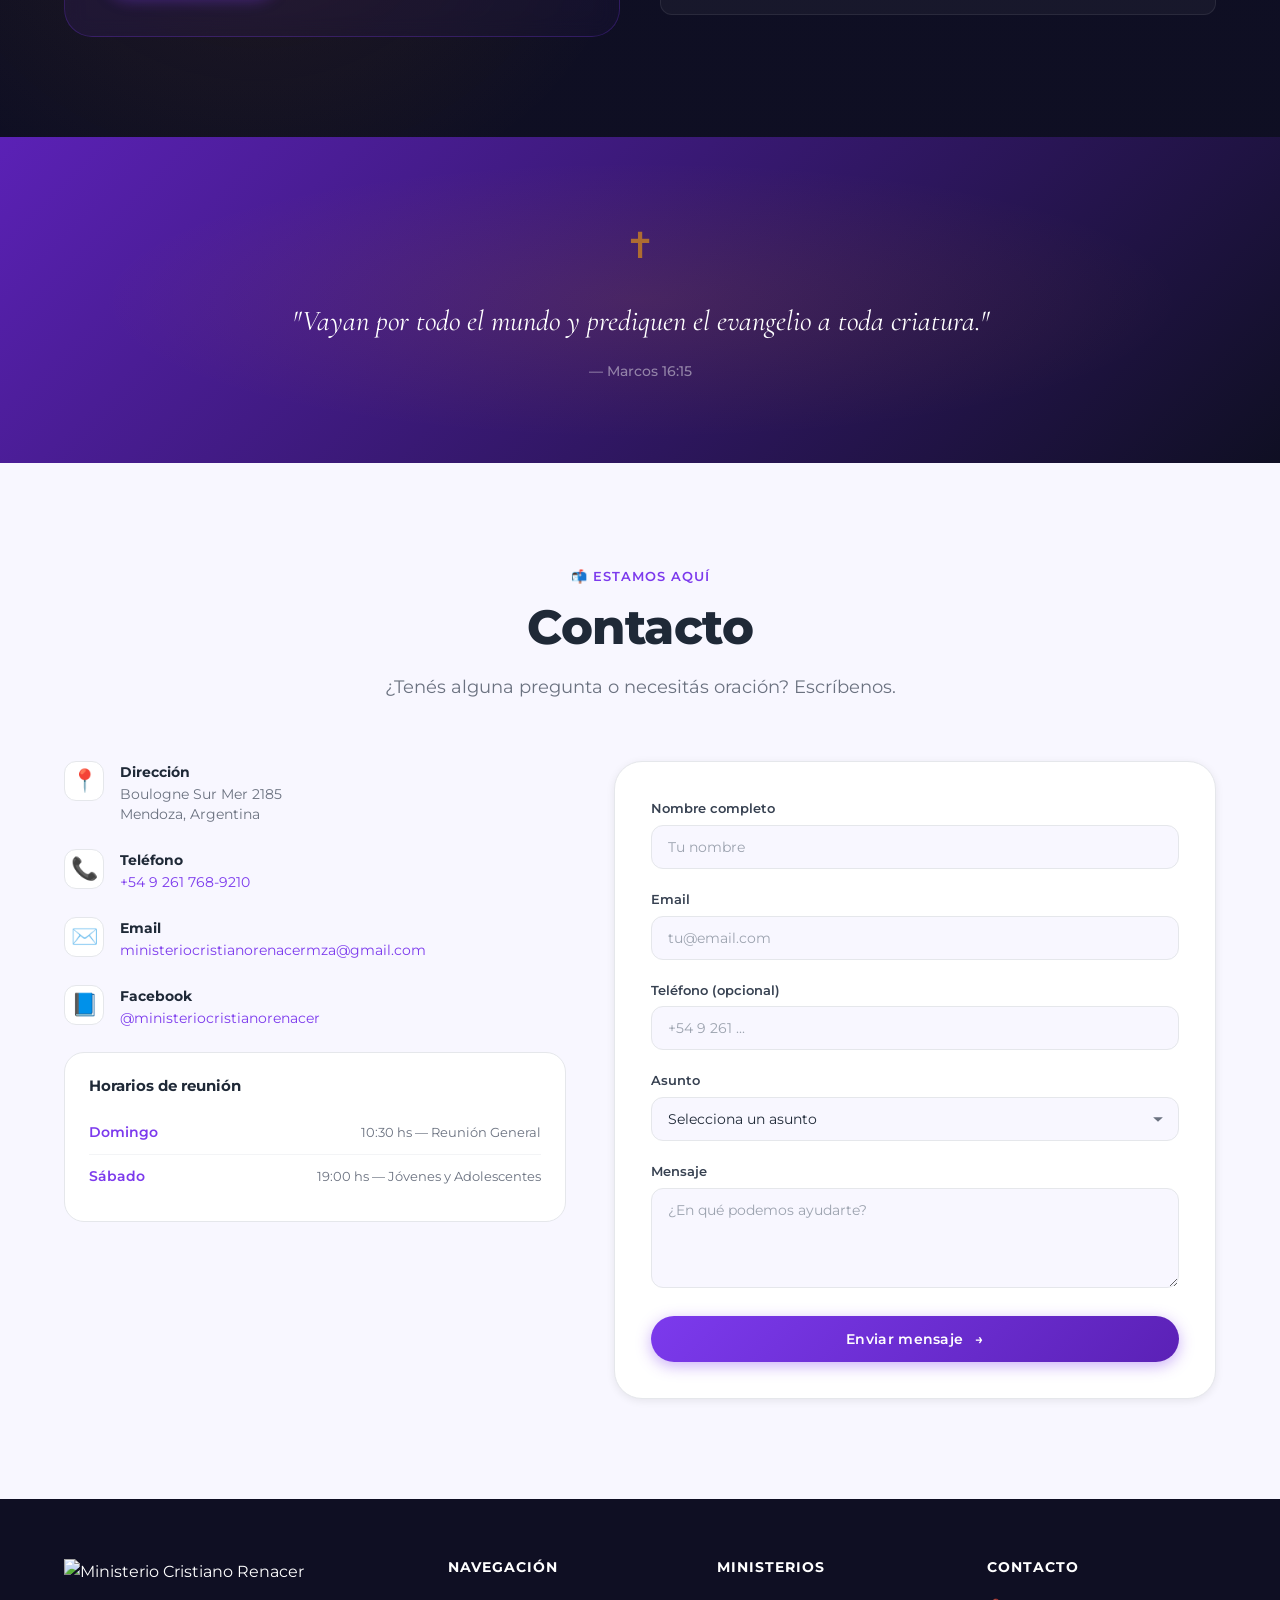
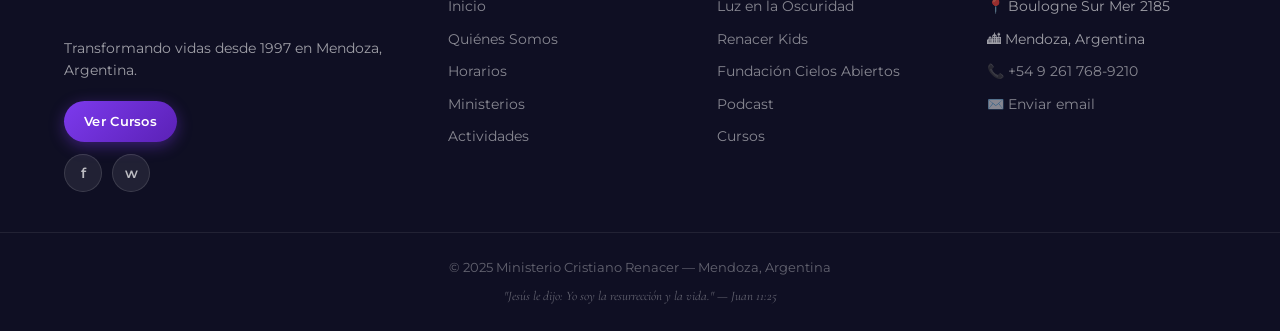
==== commit 60b5857e: "fix: reemplaza el telefono de contacto por el del asistente en todo el sitio Co-Authored-By: Claude " ====
--- a/index.html
+++ b/index.html
@@ -446,7 +446,7 @@
             <div class="contact-icon">📞</div>
             <div>
               <strong>Teléfono</strong>
-              <p><a href="tel:+5492616633864">+54 9 261 663-3864</a></p>
+              <p><a href="tel:+5492617689210">+54 9 261 768-9210</a></p>
             </div>
           </div>
           <div class="contact-item">
@@ -561,7 +561,7 @@
         <ul>
           <li>📍 Boulogne Sur Mer 2185</li>
           <li>🏙 Mendoza, Argentina</li>
-          <li><a href="tel:+5492616633864">📞 +54 9 261 663-3864</a></li>
+          <li><a href="tel:+5492617689210">📞 +54 9 261 768-9210</a></li>
           <li><a href="mailto:ministeriocristianorenacermza@gmail.com">✉️ Enviar email</a></li>
         </ul>
       </div>
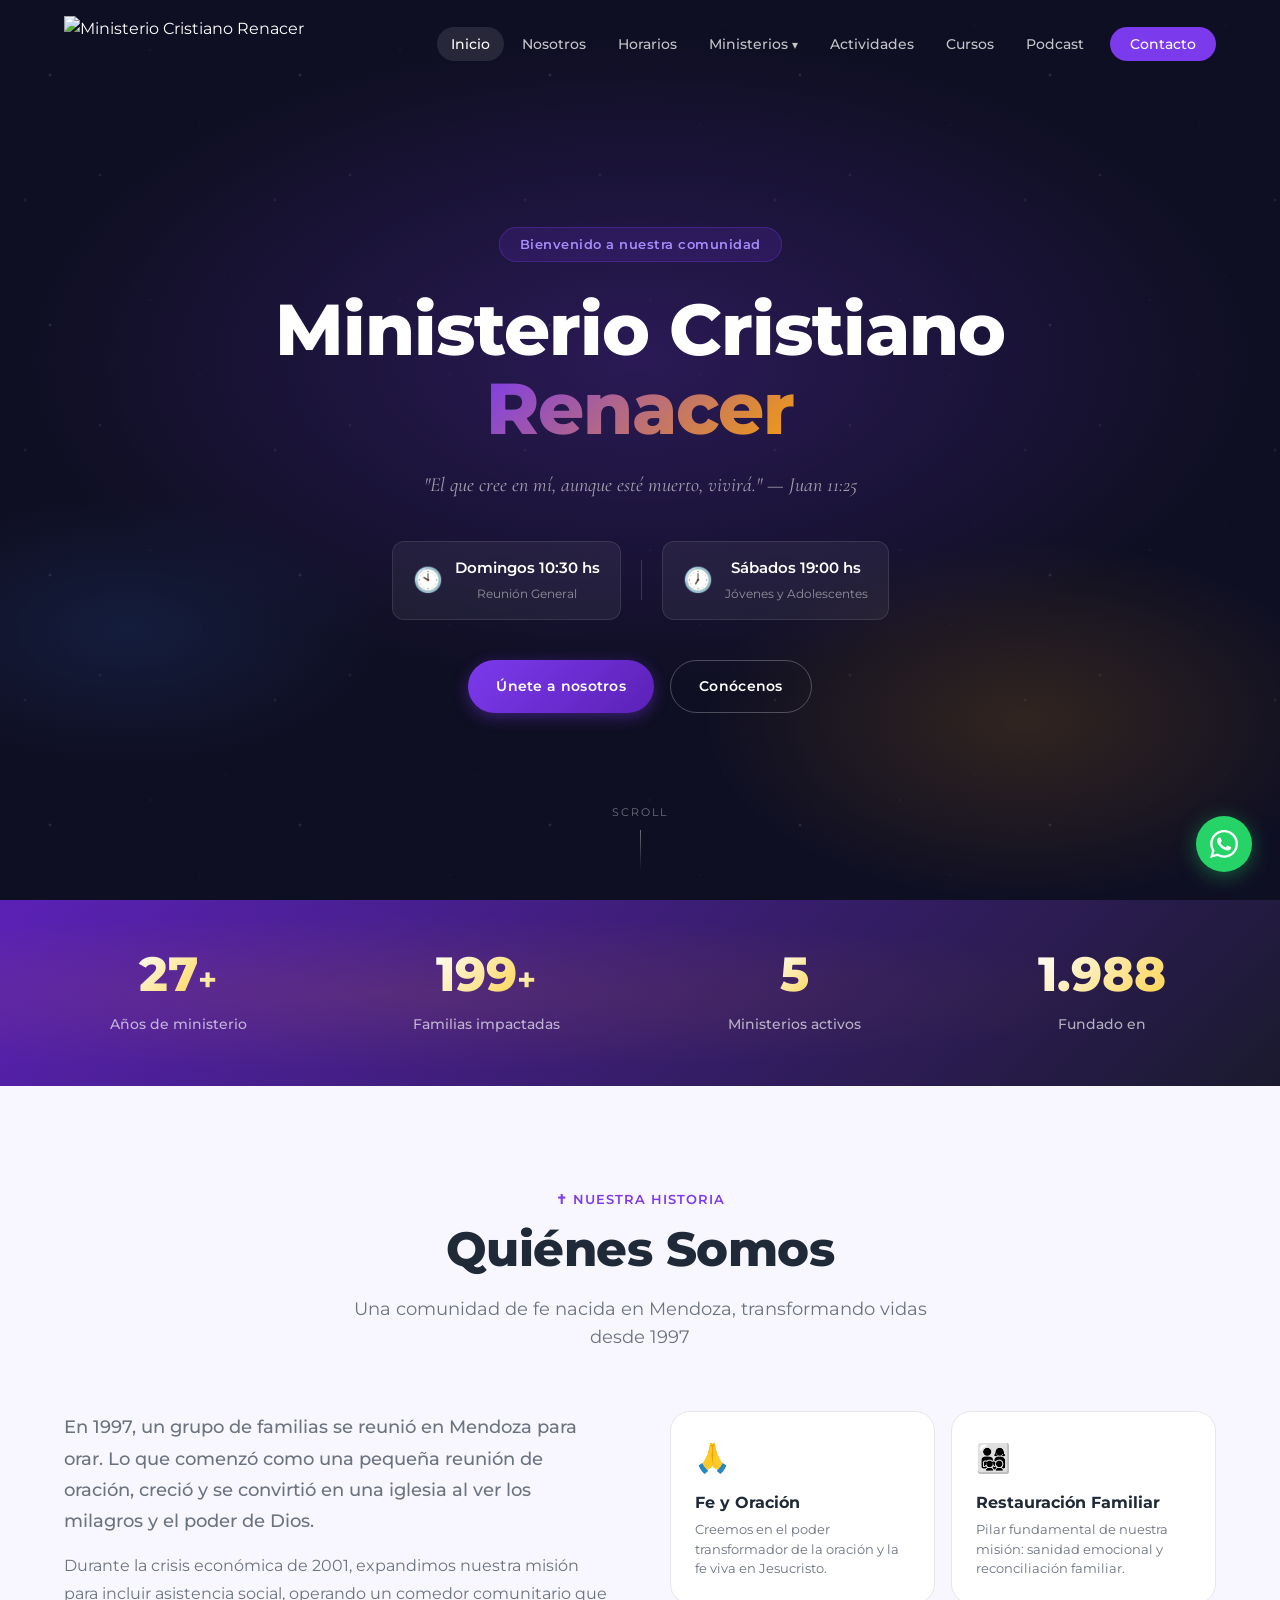
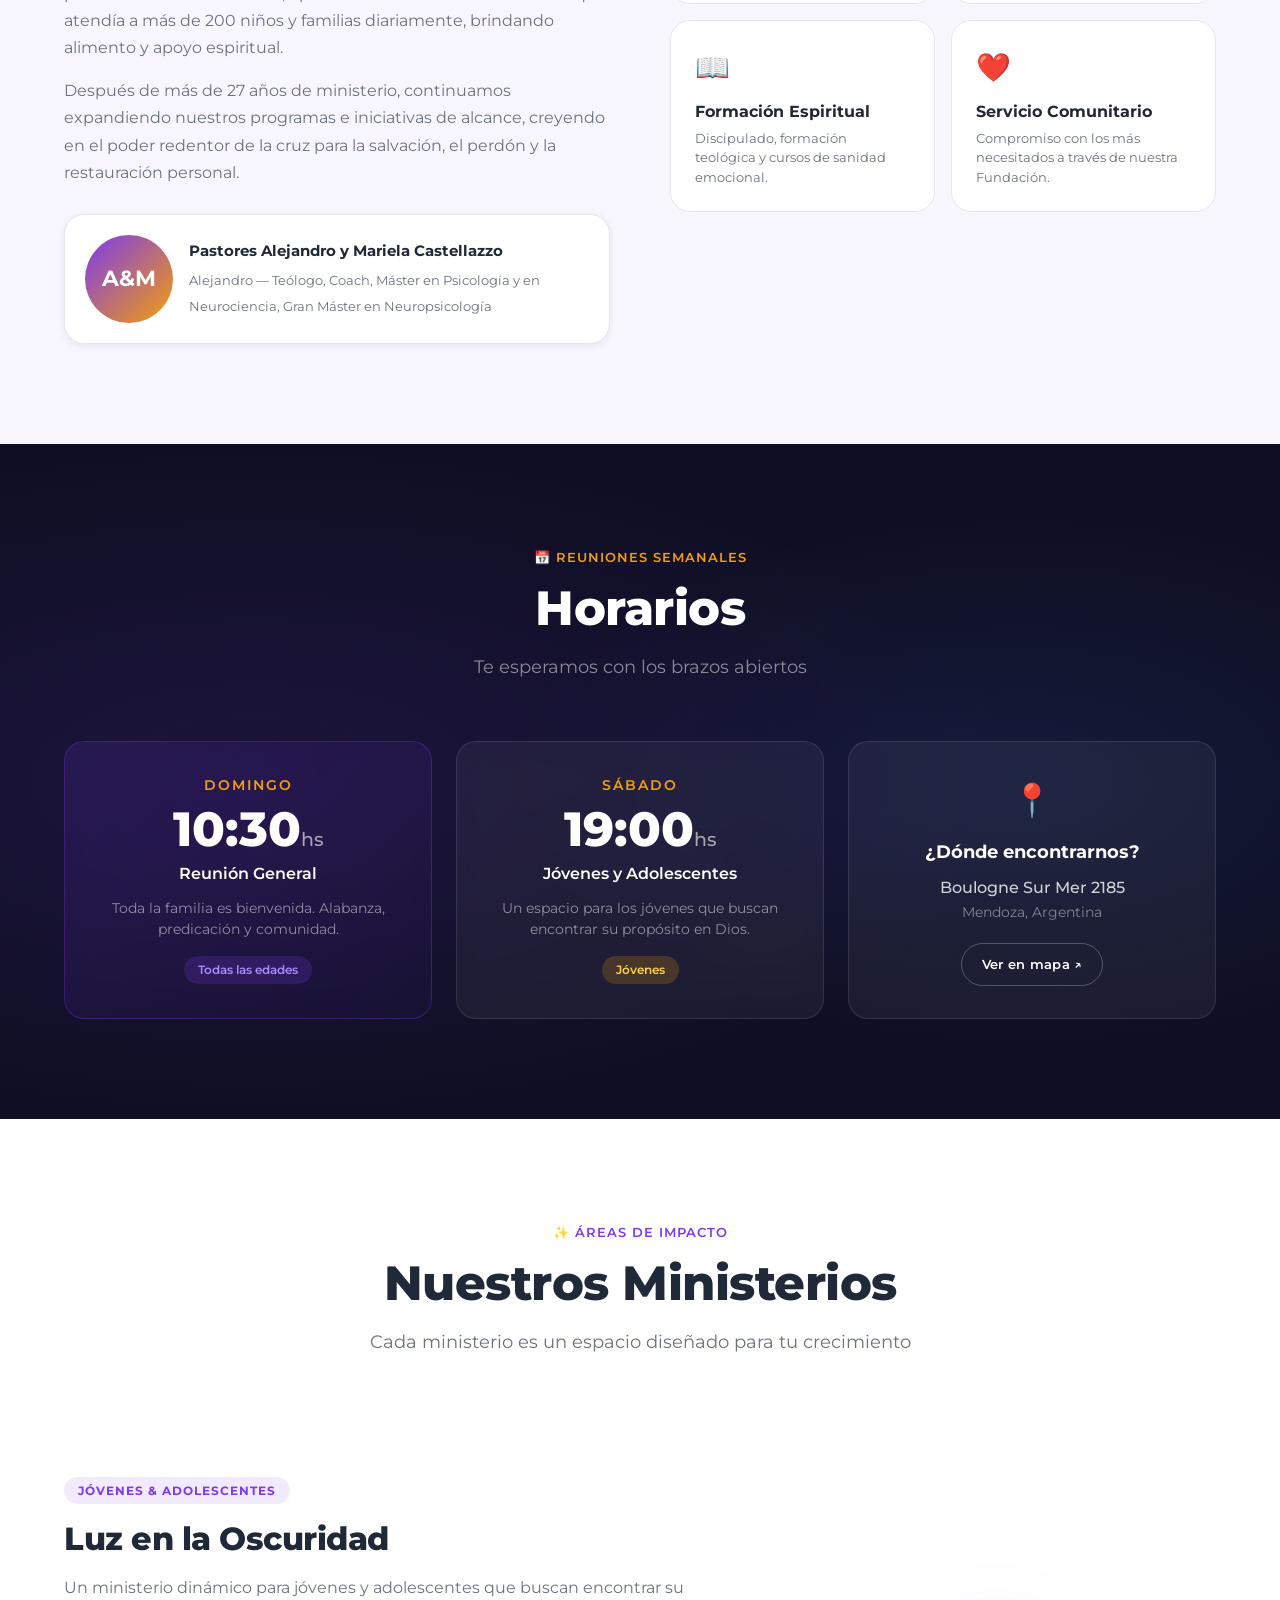
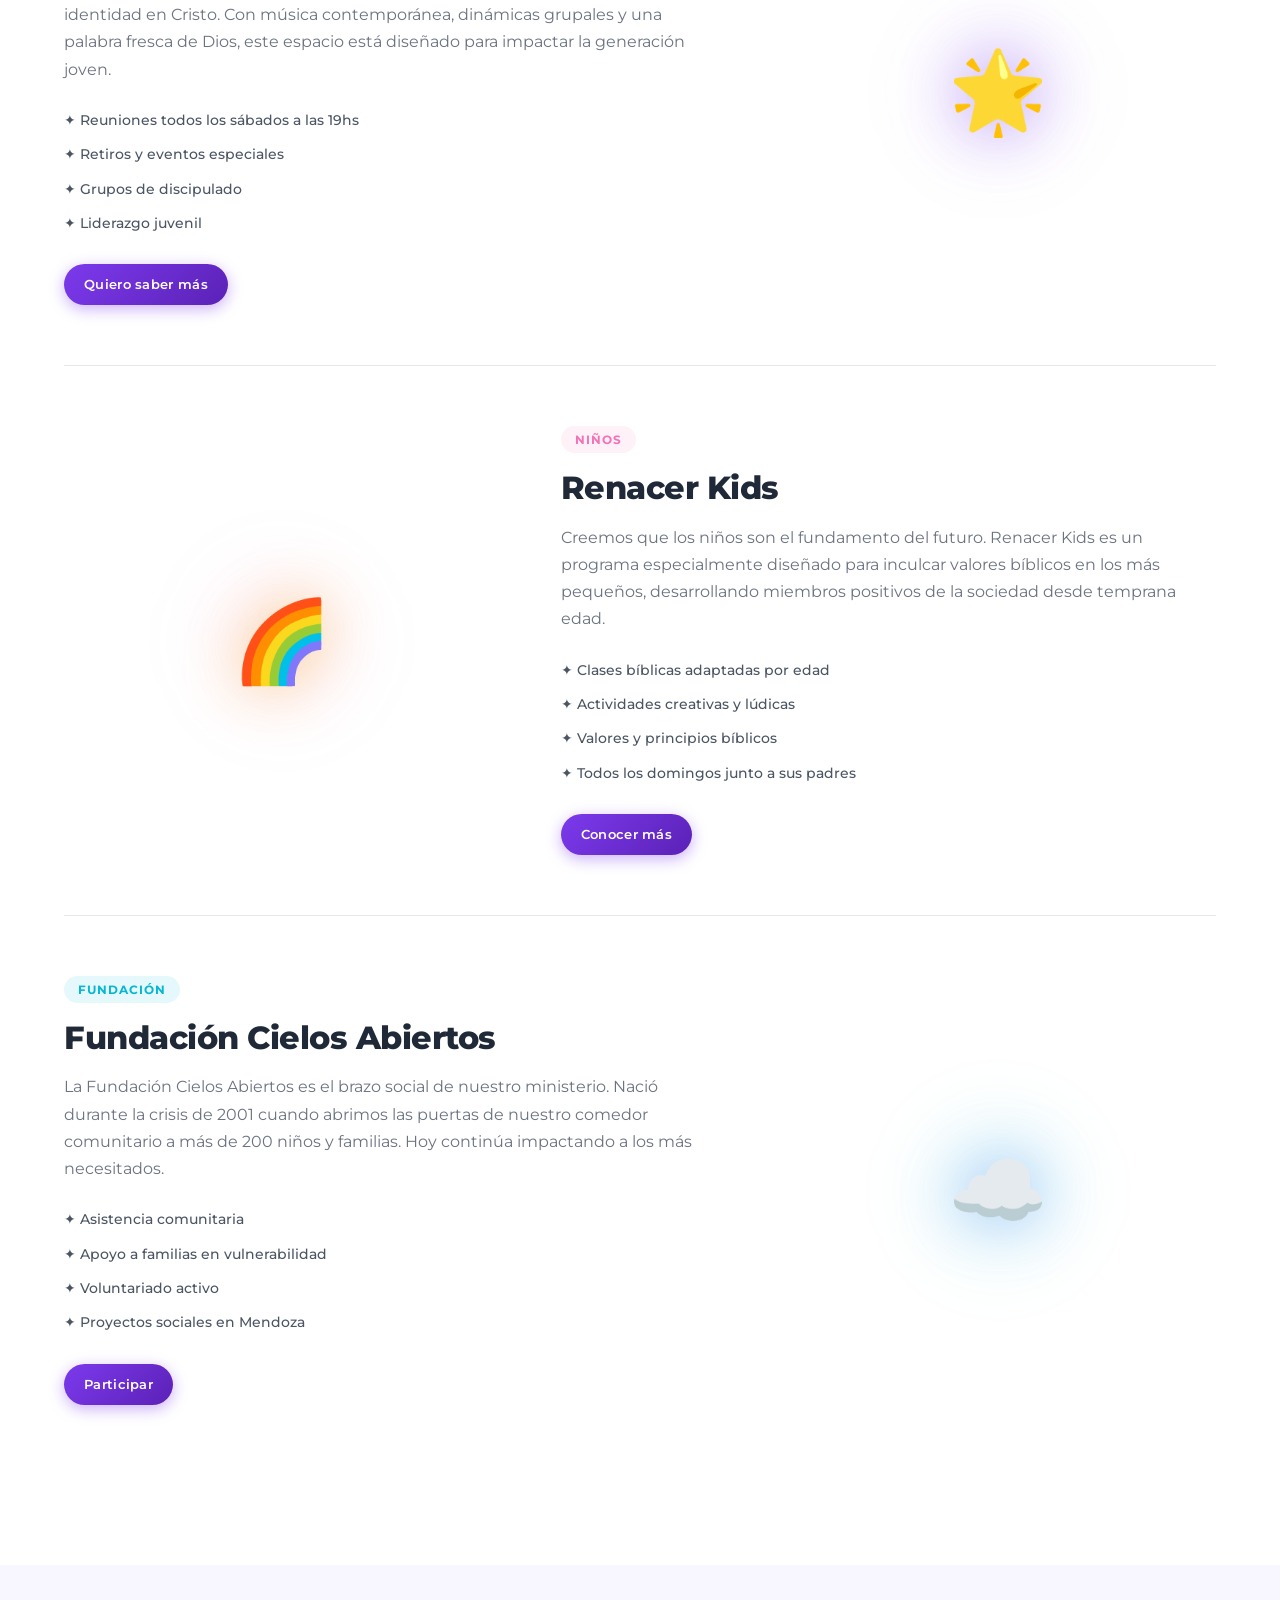
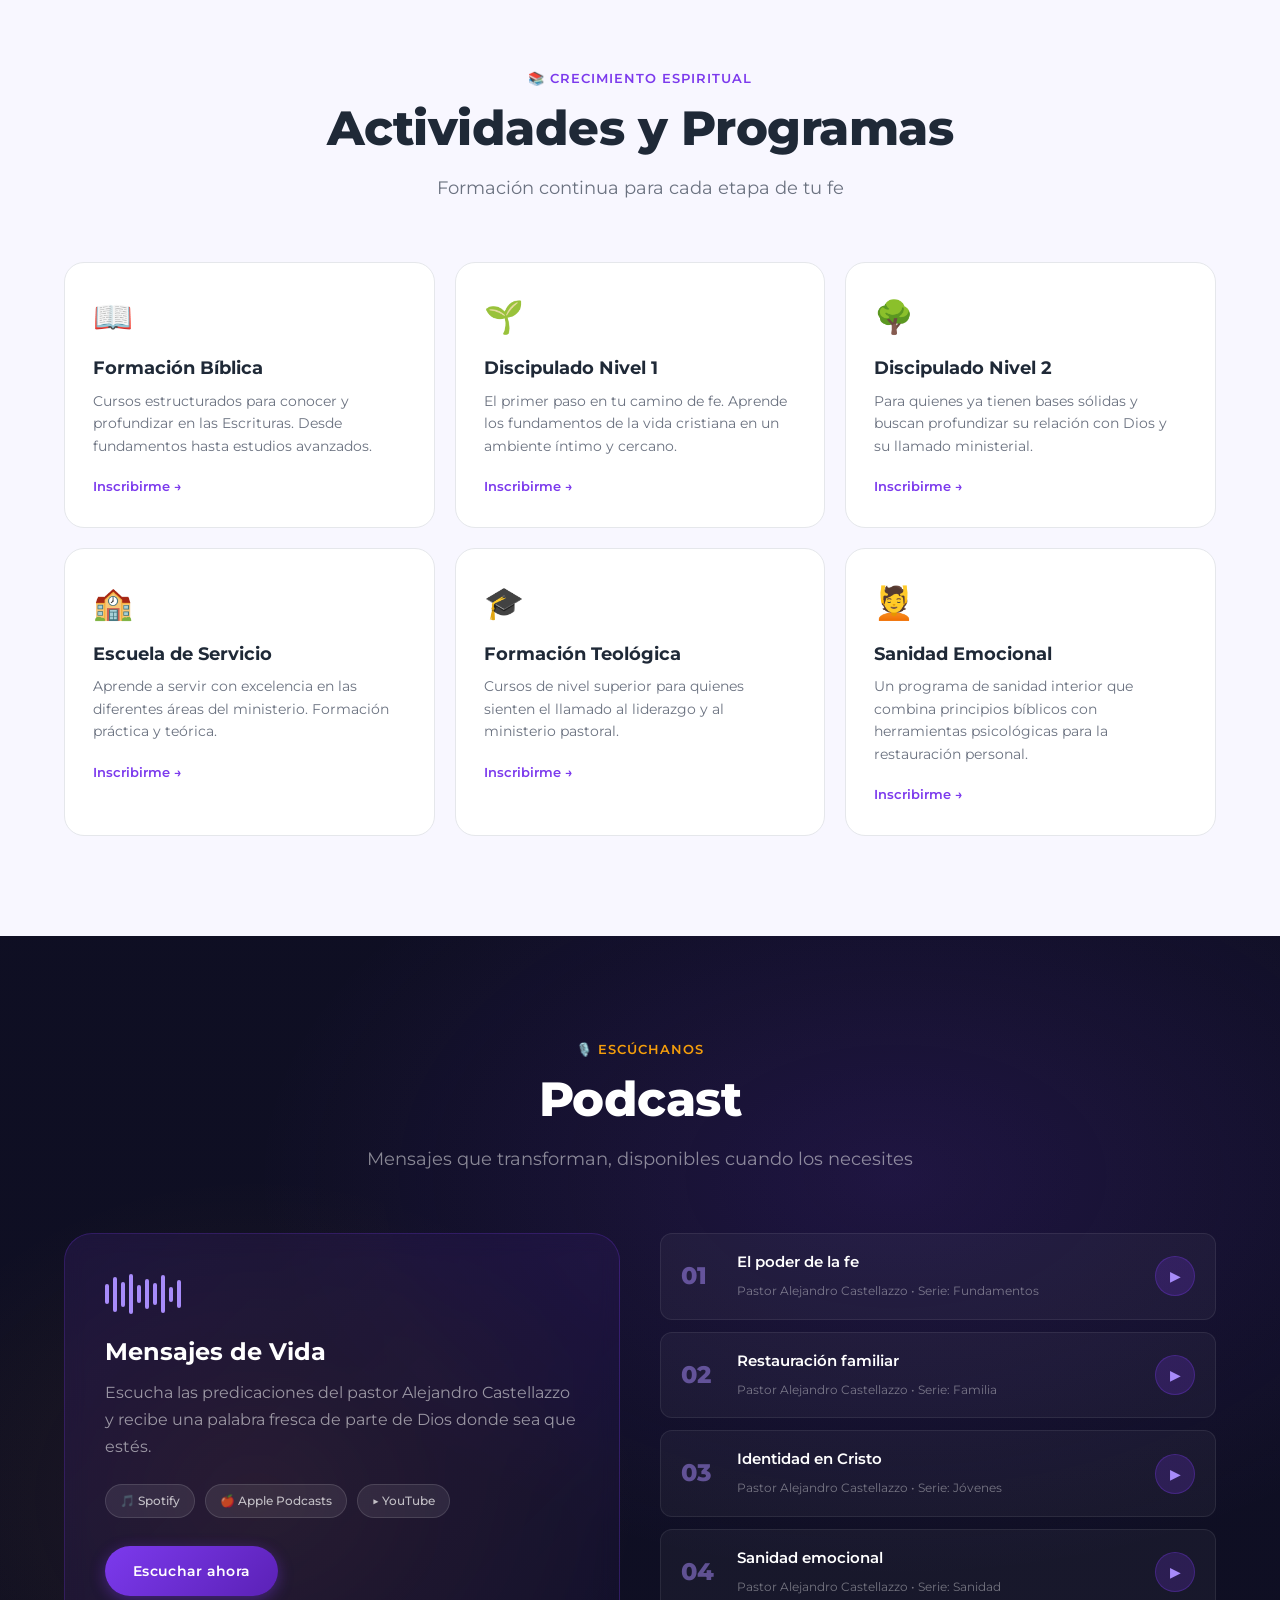
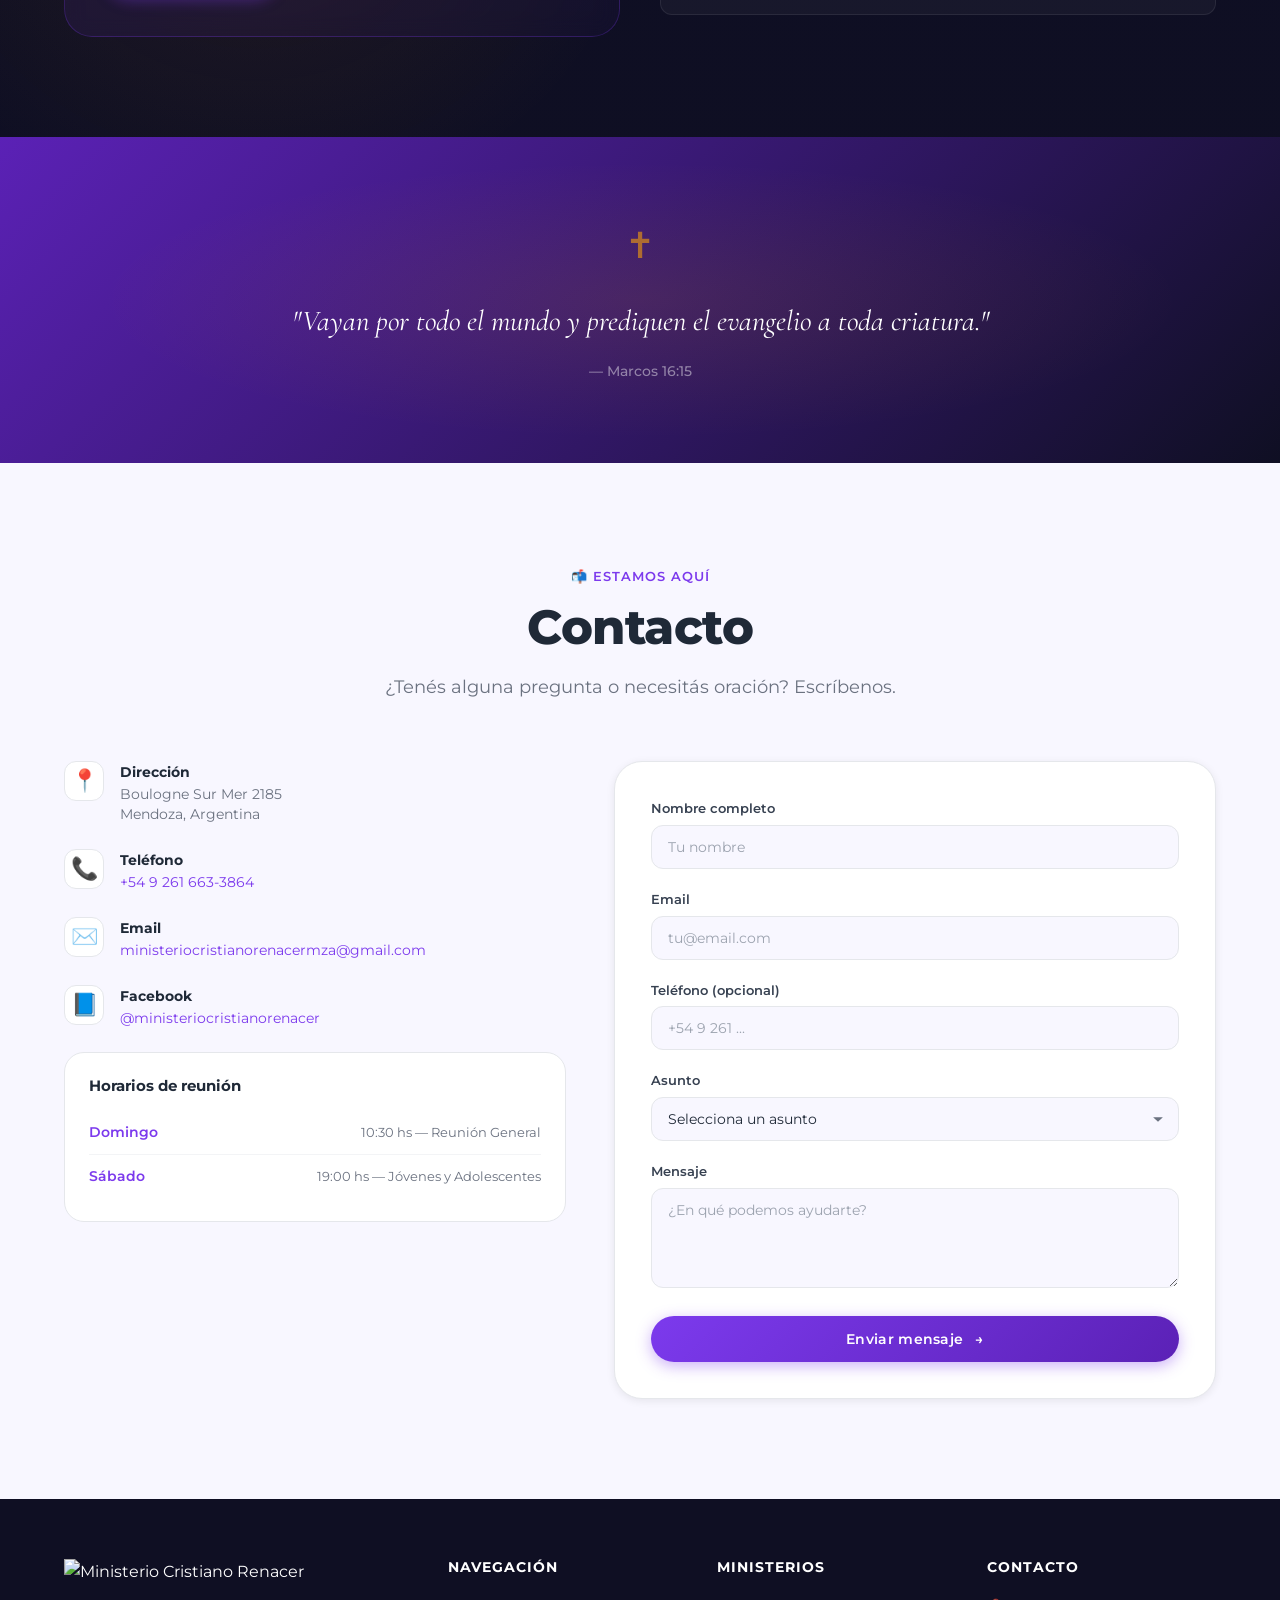
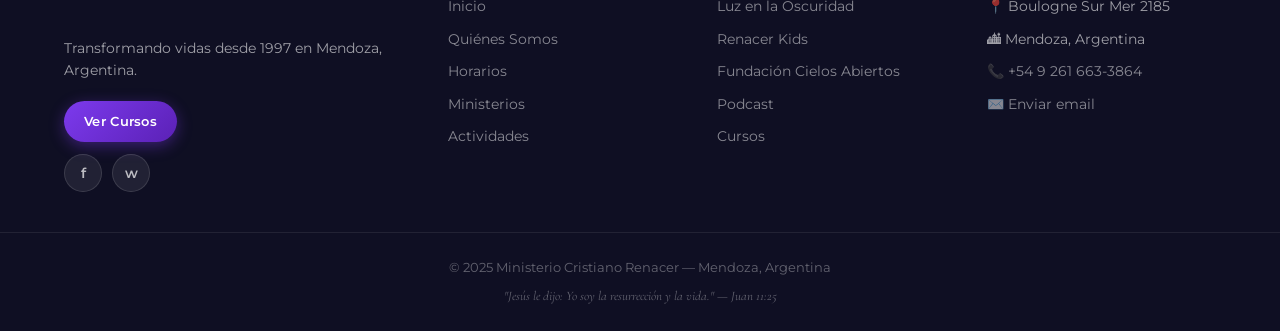
==== commit d79871ce: "revert: restaura el telefono original en todo el sitio Revierte 60b5857 y a8cb466.  Co-Authored-By: " ====
--- a/index.html
+++ b/index.html
@@ -446,7 +446,7 @@
             <div class="contact-icon">📞</div>
             <div>
               <strong>Teléfono</strong>
-              <p><a href="tel:+5492617689210">+54 9 261 768-9210</a></p>
+              <p><a href="tel:+5492616633864">+54 9 261 663-3864</a></p>
             </div>
           </div>
           <div class="contact-item">
@@ -530,7 +530,7 @@
         <a href="cursos.html" class="btn btn-primary btn-sm" style="margin-bottom:12px;">Ver Cursos</a>
         <div class="footer-social">
           <a href="https://web.facebook.com/ministeriocristianorenacer" target="_blank" rel="noopener" aria-label="Facebook" class="social-btn">f</a>
-          <a href="https://wa.me/5492617689210" target="_blank" rel="noopener" aria-label="WhatsApp" class="social-btn">w</a>
+          <a href="https://wa.me/5492616633864" target="_blank" rel="noopener" aria-label="WhatsApp" class="social-btn">w</a>
         </div>
       </div>
 
@@ -561,7 +561,7 @@
         <ul>
           <li>📍 Boulogne Sur Mer 2185</li>
           <li>🏙 Mendoza, Argentina</li>
-          <li><a href="tel:+5492617689210">📞 +54 9 261 768-9210</a></li>
+          <li><a href="tel:+5492616633864">📞 +54 9 261 663-3864</a></li>
           <li><a href="mailto:ministeriocristianorenacermza@gmail.com">✉️ Enviar email</a></li>
         </ul>
       </div>
@@ -574,7 +574,7 @@
   </footer>
 
   <!-- WhatsApp Floating Button -->
-  <a href="https://wa.me/5492617689210" target="_blank" rel="noopener" class="whatsapp-float" aria-label="Contactar por WhatsApp">
+  <a href="https://wa.me/5492616633864" target="_blank" rel="noopener" class="whatsapp-float" aria-label="Contactar por WhatsApp">
     <svg viewBox="0 0 24 24" fill="currentColor"><path d="M17.472 14.382c-.297-.149-1.758-.867-2.03-.967-.273-.099-.471-.148-.67.15-.197.297-.767.966-.94 1.164-.173.199-.347.223-.644.075-.297-.15-1.255-.463-2.39-1.475-.883-.788-1.48-1.761-1.653-2.059-.173-.297-.018-.458.13-.606.134-.133.298-.347.446-.52.149-.174.198-.298.298-.497.099-.198.05-.371-.025-.52-.075-.149-.669-1.612-.916-2.207-.242-.579-.487-.5-.669-.51-.173-.008-.371-.01-.57-.01-.198 0-.52.074-.792.372-.272.297-1.04 1.016-1.04 2.479 0 1.462 1.065 2.875 1.213 3.074.149.198 2.096 3.2 5.077 4.487.709.306 1.262.489 1.694.625.712.227 1.36.195 1.871.118.571-.085 1.758-.719 2.006-1.413.248-.694.248-1.289.173-1.413-.074-.124-.272-.198-.57-.347m-5.421 7.403h-.004a9.87 9.87 0 01-5.031-1.378l-.361-.214-3.741.982.998-3.648-.235-.374a9.86 9.86 0 01-1.51-5.26c.001-5.45 4.436-9.884 9.888-9.884 2.64 0 5.122 1.03 6.988 2.898a9.825 9.825 0 012.893 6.994c-.003 5.45-4.437 9.884-9.885 9.884m8.413-18.297A11.815 11.815 0 0012.05 0C5.495 0 .16 5.335.157 11.892c0 2.096.547 4.142 1.588 5.945L.057 24l6.305-1.654a11.882 11.882 0 005.683 1.448h.005c6.554 0 11.89-5.335 11.893-11.893a11.821 11.821 0 00-3.48-8.413z"/></svg>
   </a>
 
